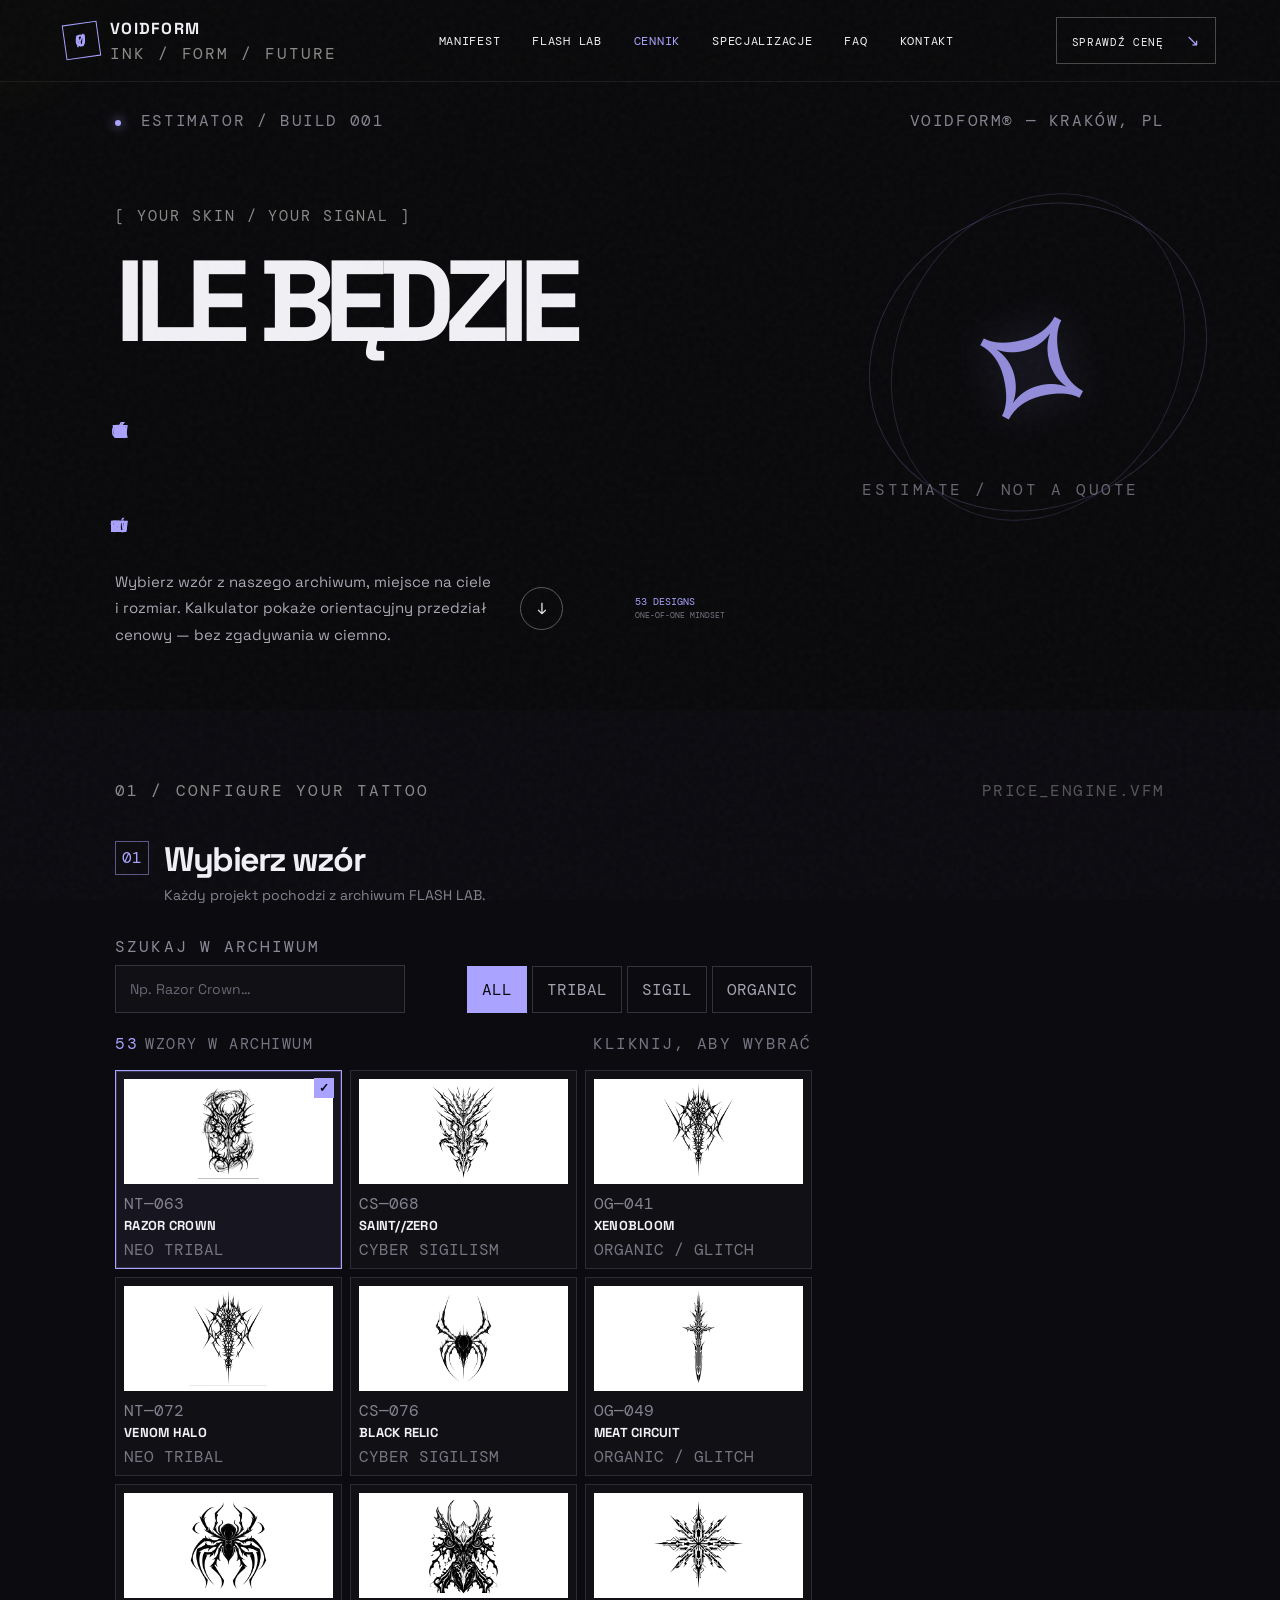
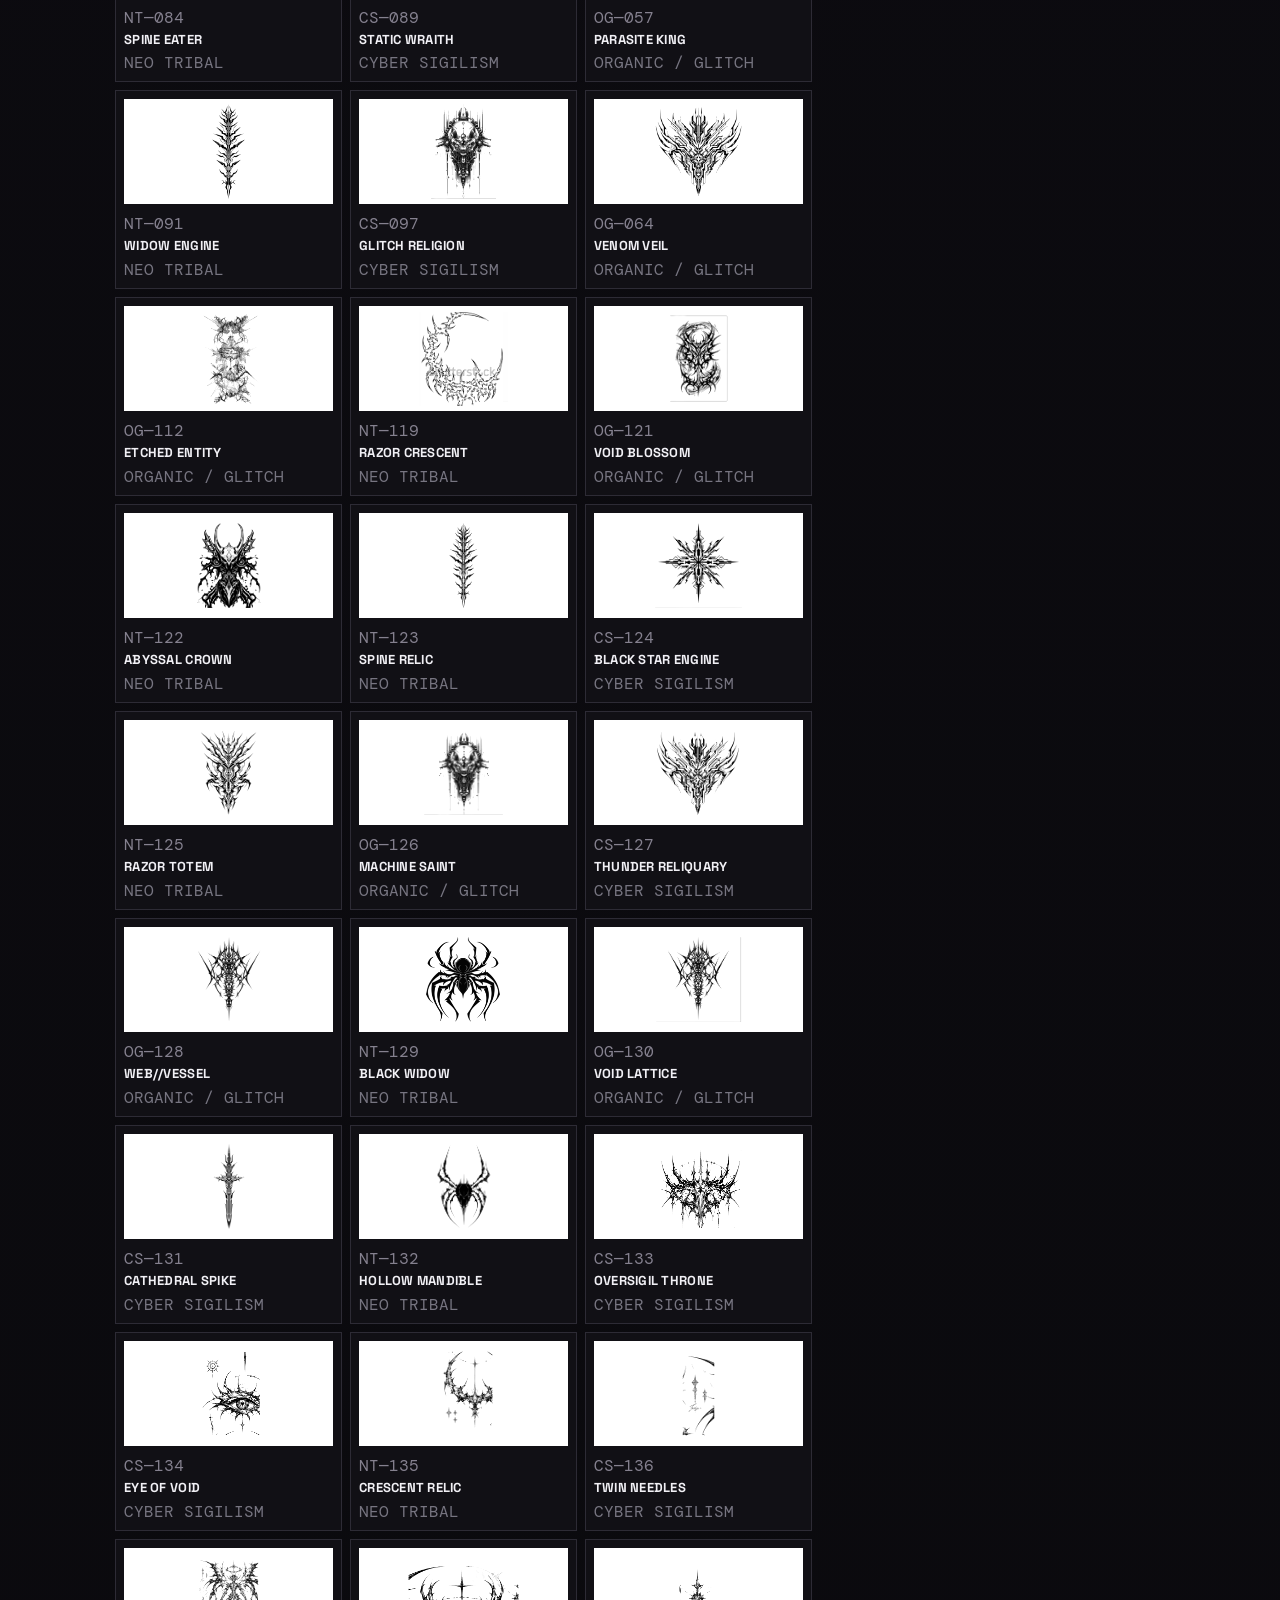
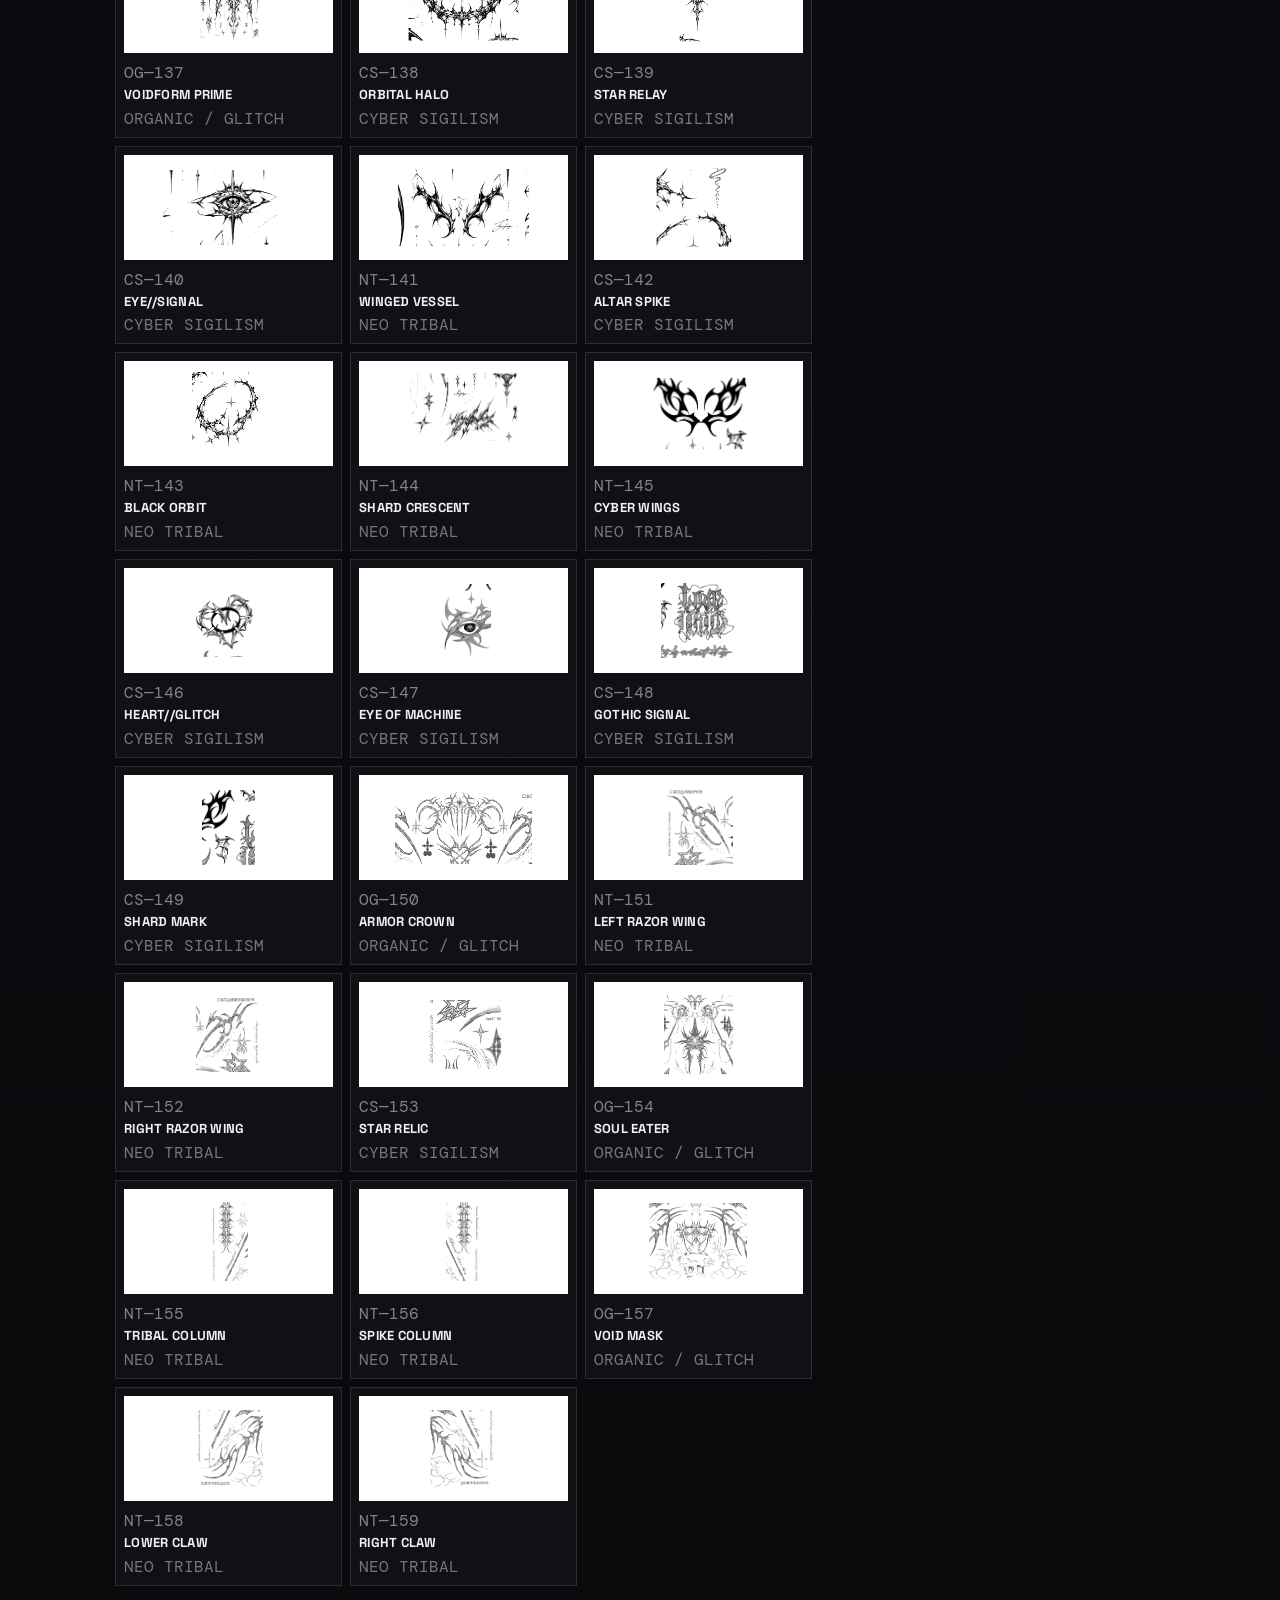
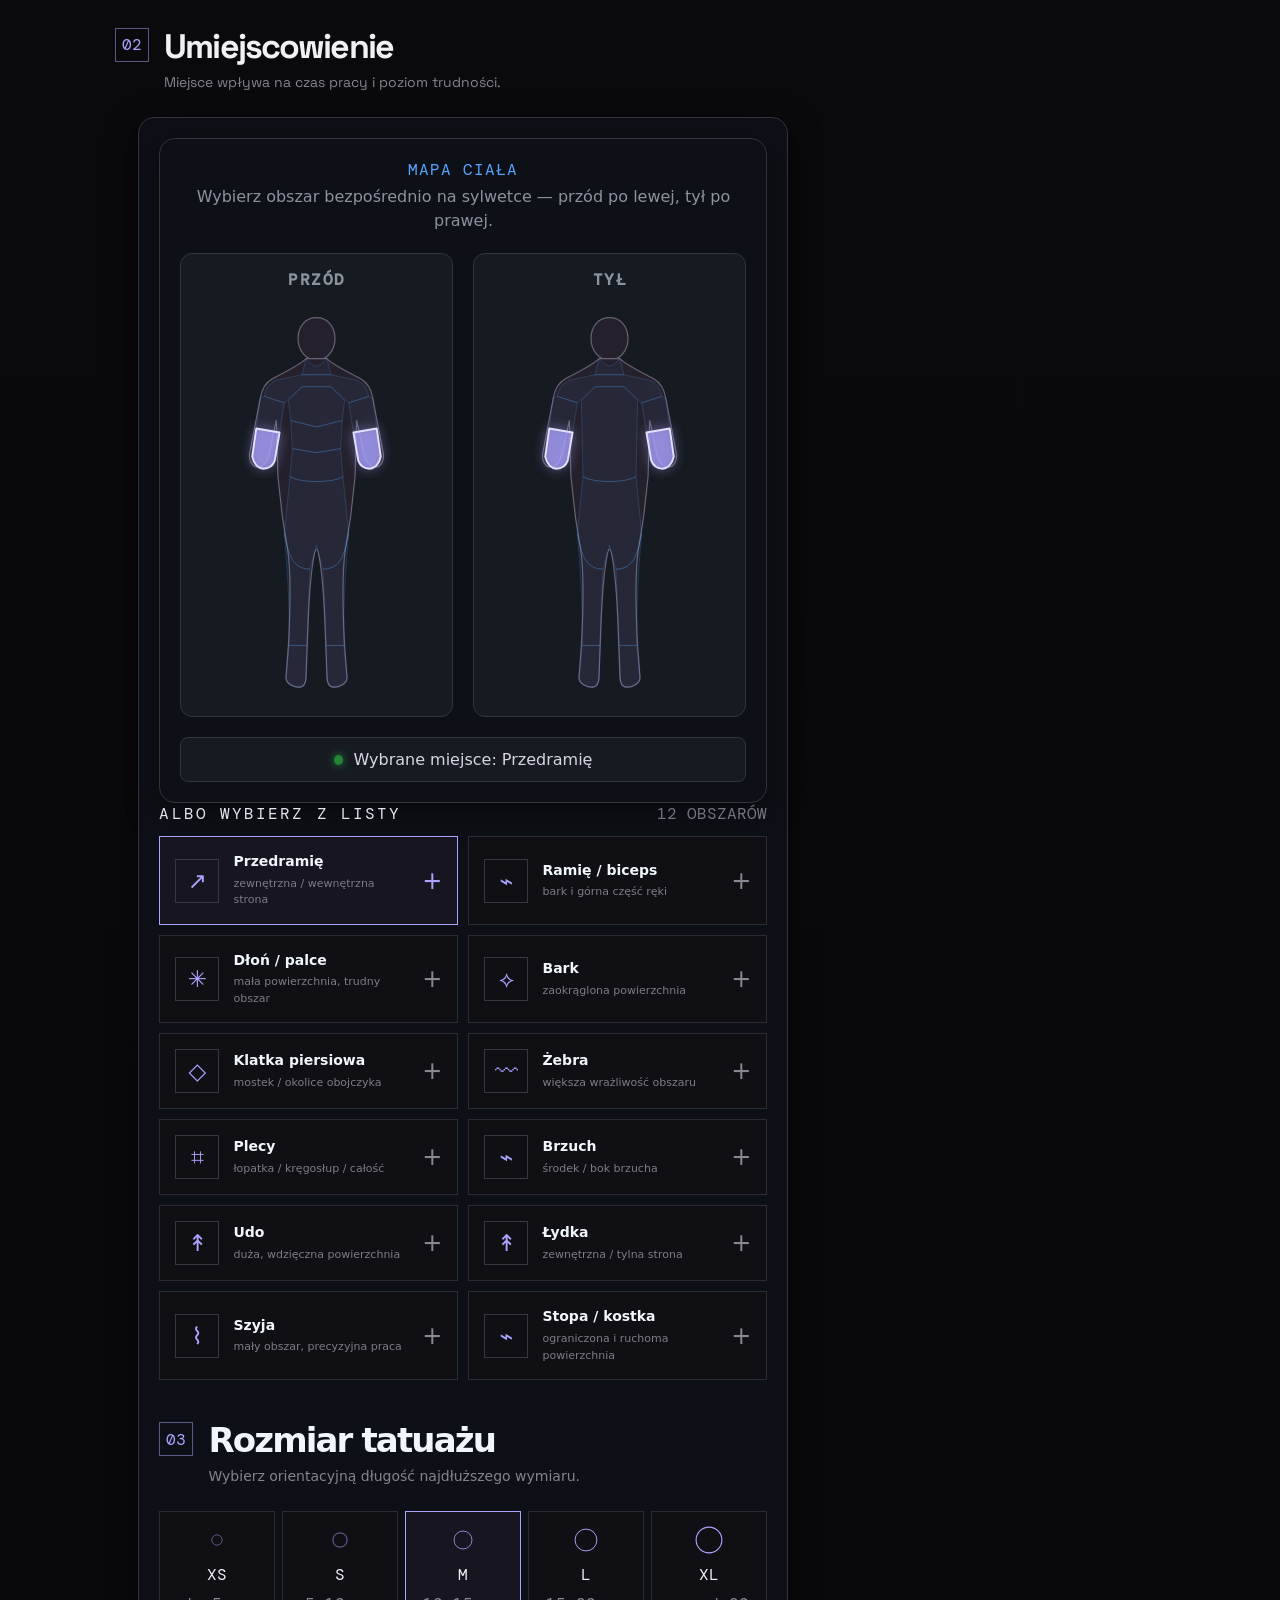
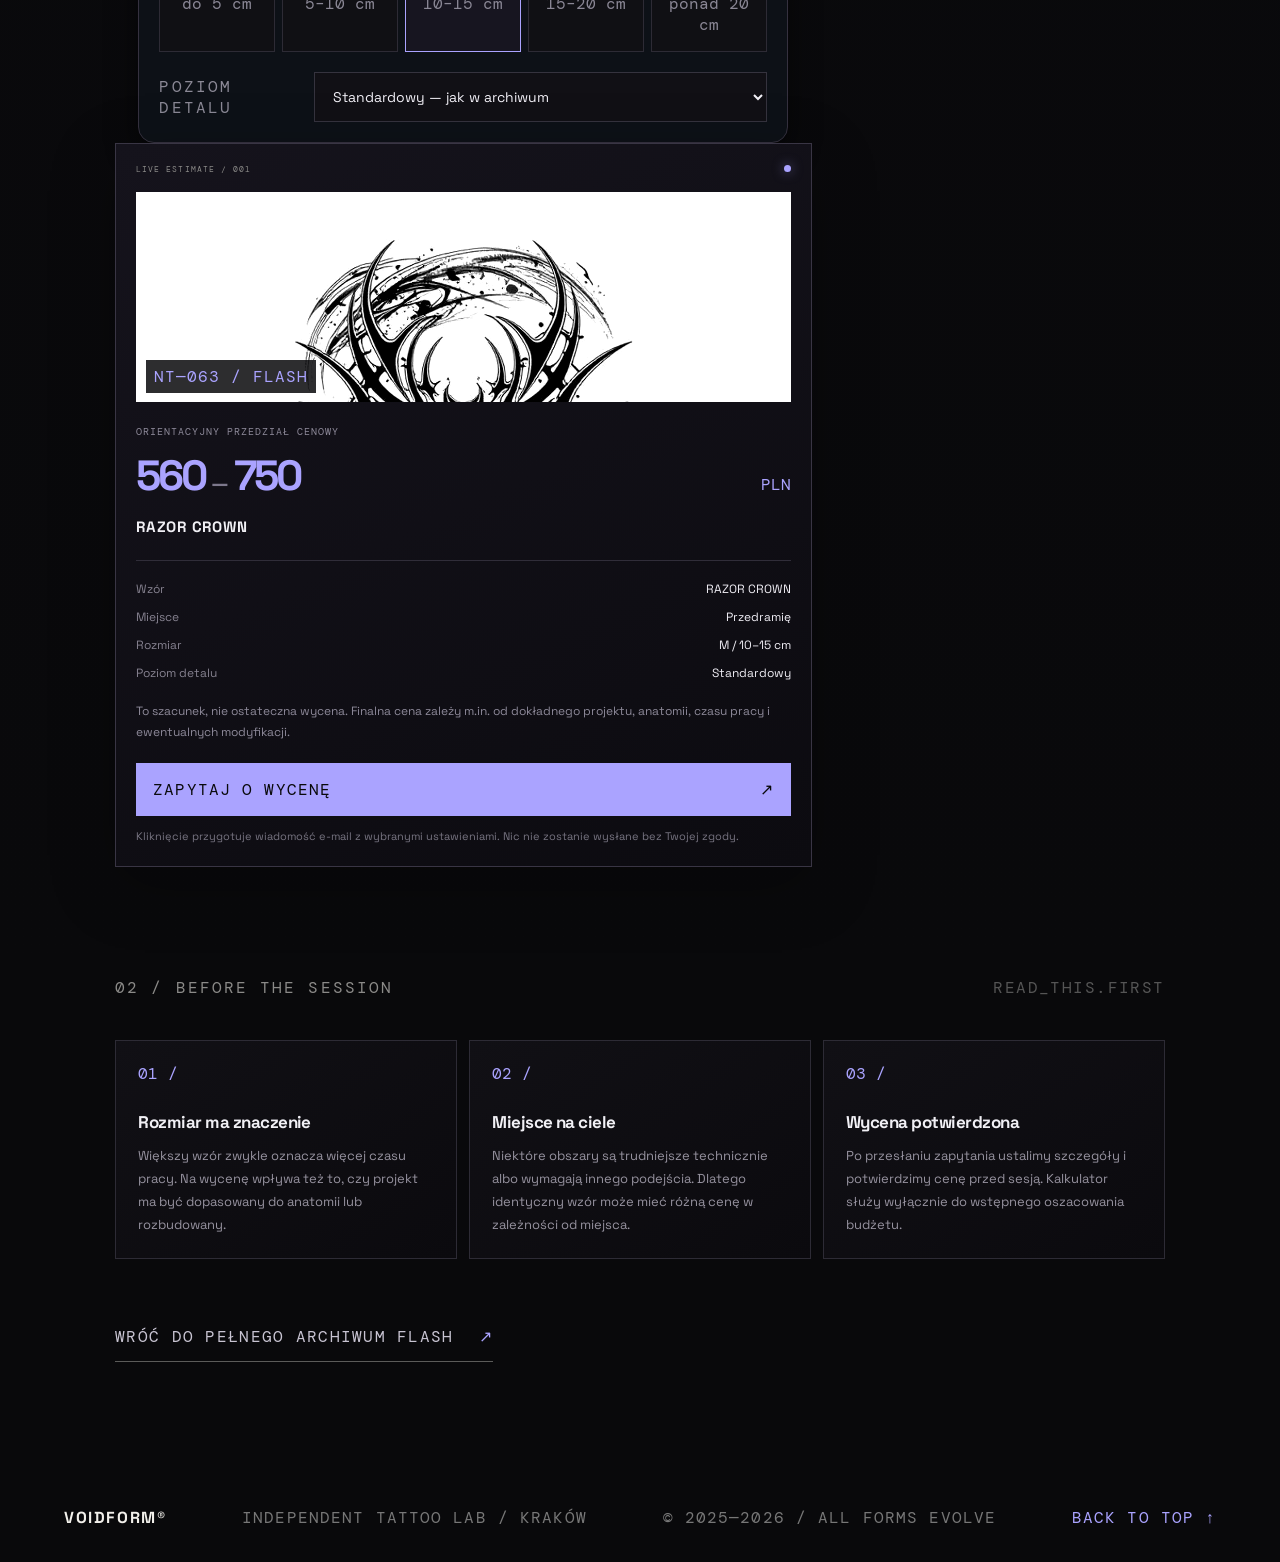
==== cennik.html @ e06f70b4 "NowyCennik" ====
<!DOCTYPE html>
<html lang="pl">
<head>
  <meta charset="UTF-8"><meta name="viewport" content="width=device-width, initial-scale=1.0">
  <meta name="theme-color" content="#0a0a0b">
  <meta name="description" content="Interaktywny kalkulator orientacyjnej ceny tatuażu VOIDFORM. Wybierz wzór z archiwum, miejsce na ciele i rozmiar.">
  <title>Cennik tatuaży — VOIDFORM® / Kraków</title>
  <link rel="preconnect" href="https://fonts.googleapis.com"><link rel="preconnect" href="https://fonts.gstatic.com" crossorigin>
  <link href="https://fonts.googleapis.com/css2?family=DM+Mono:wght@400;500&family=Space+Grotesk:wght@400;500;600;700&display=swap" rel="stylesheet">
  <link rel="stylesheet" href="style.css"><link rel="stylesheet" href="cennik.css">
</head>
<body class="price-page">
  <div class="noise" aria-hidden="true"></div><div class="cursor-glow" aria-hidden="true"></div>
  <header class="site-header">
    <a class="wordmark" href="index.html" aria-label="VOIDFORM — strona główna"><span class="logo-mark">V<span>Ø</span></span><span>VOIDFORM<small>INK / FORM / FUTURE</small></span></a>
    <nav class="main-nav" aria-label="Główna nawigacja"><a href="index.html#manifest">Manifest</a><a href="index.html#flash">Flash lab</a><a href="cennik.html" aria-current="page">Cennik</a><a href="index.html#services">Specjalizacje</a><a href="index.html#faq">FAQ</a><a href="index.html#contact">Kontakt</a></nav>
    <a class="header-cta" href="#calculator">Sprawdź cenę <span>↘</span></a><button class="menu-toggle" aria-label="Otwórz menu" aria-expanded="false"><span></span><span></span></button>
  </header>
  <main>
    <section class="price-hero section-shell">
      <div class="price-topline"><span><i class="status-dot"></i> ESTIMATOR / BUILD 001</span><span>VOIDFORM® — KRAKÓW, PL</span></div>
      <p class="eyebrow">[ YOUR SKIN / YOUR SIGNAL ]</p>
      <h1>ILE BĘDZIE<br><span class="outline-text">KOSZTOWAĆ</span><br><span class="acid">TWÓJ ZNAK?</span></h1>
      <div class="price-hero-bottom"><p>Wybierz wzór z naszego archiwum, miejsce na ciele i rozmiar. Kalkulator pokaże orientacyjny przedział cenowy — bez zgadywania w ciemno.</p><a class="round-link" href="#calculator" aria-label="Przejdź do kalkulatora"><span>↓</span></a><span class="hero-index">53 DESIGNS<br><span>ONE-OF-ONE MINDSET</span></span></div>
      <div class="price-hero-art" aria-hidden="true"><div class="price-orbit"></div><div class="price-glyph">⟡</div><span>ESTIMATE / NOT A QUOTE</span></div>
    </section>
    <section class="calculator section-shell" id="calculator">
      <div class="section-heading"><span class="eyebrow">01 / CONFIGURE YOUR TATTOO</span><span class="tiny-code">PRICE_ENGINE.VFM</span></div>
      <div class="calculator-layout">
        <div class="config-panel">
          <div class="step-heading"><span class="step-number">01</span><div><h2>Wybierz wzór</h2><p>Każdy projekt pochodzi z archiwum FLASH LAB.</p></div></div>
          <div class="design-toolbar"><div class="design-search-wrap"><label for="design-search">SZUKAJ W ARCHIWUM</label><input id="design-search" type="search" placeholder="Np. Razor Crown…" autocomplete="off"></div><div class="design-filters" role="group" aria-label="Filtruj wzory"><button class="design-filter active" data-filter="all" type="button">ALL</button><button class="design-filter" data-filter="tribal" type="button">TRIBAL</button><button class="design-filter" data-filter="sigil" type="button">SIGIL</button><button class="design-filter" data-filter="organic" type="button">ORGANIC</button></div></div>
          <p class="selection-note"><span id="design-count">53</span> WZORY W ARCHIWUM <span class="selection-note-right">KLIKNIJ, ABY WYBRAĆ</span></p>
          <div class="design-grid" id="design-grid" aria-label="Dostępne wzory"></div>
          <div class="step-heading location-heading"><span class="step-number">02</span><div><h2>Umiejscowienie</h2><p>Miejsce wpływa na czas pracy i poziom trudności.</p></div></div>
          <div class="body-picker" aria-label="Wybierz miejsce na sylwetce">
          <div class="body-picker" aria-label="Wybierz miejsce na sylwetce">
  <div class="body-picker-head">
    <div>
      <strong>MAPA CIAŁA</strong>
      <small>Wybierz obszar bezpośrednio na sylwetce — przód po lewej, tył po prawej.</small>
    </div>
  </div>

  <div class="body-picker-stage">
    <div class="body-figure-pair">
      
      <!-- PRZÓD -->
      <div class="body-figure-card">
        <span class="body-figure-label">PRZÓD</span>
        <svg class="body-figure" id="body-figure-front" viewBox="0 0 300 500" role="group" aria-label="Przód sylwetki — wybierz miejsce tatuażu">
          <g class="body-base" aria-hidden="true">
            <!-- Głowa -->
            <path class="body-base-silhouette" d="M 150,22 C 163,22 173,32 173,48 C 173,63 163,75 150,75 C 137,75 127,63 127,48 C 127,32 137,22 150,22 Z" />
            <!-- Pełny zarys przodu (dla tła) -->
            <path class="body-base-silhouette" d="M 137,73 C 130,80 115,88 95,98 C 88,102 82,110 80,122 L 67,190 C 65,200 70,208 77,208 C 83,208 88,202 91,192 L 100,150 L 102,220 L 107,265 C 108,275 110,285 114,310 C 117,330 118,375 115,430 L 112,470 C 112,478 122,482 128,482 C 134,482 137,476 137,468 L 140,390 C 143,330 148,310 150,310 C 152,310 157,330 160,390 L 163,468 C 163,476 166,482 172,482 C 178,482 188,478 188,470 L 185,430 C 182,375 183,330 186,310 C 190,285 192,275 193,265 L 198,220 L 200,150 L 209,192 C 212,202 217,208 223,208 C 230,208 235,200 233,190 L 220,122 C 218,110 212,102 205,98 C 185,88 170,80 163,73 Z" />
          </g>
          
          <g class="body-zones front-zones">
            <path class="body-zone" data-location="neck" d="M 137,73 C 142,78 145,82 150,82 C 155,82 158,78 163,73 L 168,93 L 132,93 Z" tabindex="0" role="button" aria-label="Szyja"/>
            <path class="body-zone" data-location="shoulder" d="M 132,93 L 168,93 L 200,100 C 208,103 213,110 215,120 L 190,128 L 168,108 L 132,108 L 110,128 L 85,120 C 87,110 92,103 100,100 Z" tabindex="0" role="button" aria-label="Bark"/>
            <path class="body-zone" data-location="upperarm" d="M 85,120 L 110,128 L 104,165 L 75,160 L 80,122 Z M 215,120 L 190,128 L 196,165 L 225,160 L 220,122 Z" tabindex="0" role="button" aria-label="Ramię / biceps"/>
            <path class="body-zone" data-location="forearm" d="M 75,160 L 104,165 L 98,200 C 95,208 90,210 84,210 C 78,210 72,205 70,195 Z M 225,160 L 196,165 L 202,200 C 205,208 210,210 216,210 C 222,210 228,205 230,195 Z" tabindex="0" role="button" aria-label="Przedramię"/>
            <path class="body-zone" data-location="chest" d="M 132,108 L 168,108 L 185,125 L 182,150 L 150,158 L 118,150 L 115,125 Z" tabindex="0" role="button" aria-label="Klatka piersiowa"/>
            <path class="body-zone" data-location="ribs" d="M 118,150 L 150,158 L 182,150 L 180,185 L 150,190 L 120,185 Z" tabindex="0" role="button" aria-label="Żebra"/>
            <path class="body-zone" data-location="stomach" d="M 120,185 L 150,190 L 180,185 L 183,220 C 170,228 130,228 117,220 Z" tabindex="0" role="button" aria-label="Brzuch"/>
            <path class="body-zone" data-location="thigh" d="M 117,220 C 130,228 170,228 183,220 L 190,290 C 185,320 178,335 158,335 L 150,305 L 142,335 C 122,335 115,320 110,290 Z" tabindex="0" role="button" aria-label="Udo"/>
            <path class="body-zone" data-location="calf" d="M 110,290 C 115,320 122,335 142,335 L 138,430 L 116,430 C 117,380 113,325 110,290 Z M 190,290 C 185,320 178,335 158,335 L 162,430 L 184,430 C 183,380 187,325 190,290 Z" tabindex="0" role="button" aria-label="Łydka"/>
            <path class="body-zone" data-location="ankle" d="M 116,430 L 138,430 L 137,468 C 137,476 134,482 128,482 C 122,482 112,478 112,470 Z M 184,430 L 162,430 L 163,468 C 163,476 166,482 172,482 C 178,482 188,478 188,470 Z" tabindex="0" role="button" aria-label="Stopa / kostka"/>
          </g>
        </svg>
      </div>

      <!-- TYŁ -->
      <div class="body-figure-card">
        <span class="body-figure-label">TYŁ</span>
        <svg class="body-figure" id="body-figure-back" viewBox="0 0 300 500" role="group" aria-label="Tył sylwetki — wybierz miejsce tatuażu">
          <g class="body-base" aria-hidden="true">
            <!-- Głowa tył -->
            <path class="body-base-silhouette" d="M 150,22 C 163,22 173,32 173,48 C 173,63 163,75 150,75 C 137,75 127,63 127,48 C 127,32 137,22 150,22 Z" />
            <!-- Pełny zarys tyłu -->
            <path class="body-base-silhouette" d="M 137,73 C 130,80 115,88 95,98 C 88,102 82,110 80,122 L 67,190 C 65,200 70,208 77,208 C 83,208 88,202 91,192 L 100,150 L 102,220 L 107,265 C 108,275 110,285 114,310 C 117,330 118,375 115,430 L 112,470 C 112,478 122,482 128,482 C 134,482 137,476 137,468 L 140,390 C 143,330 148,310 150,310 C 152,310 157,330 160,390 L 163,468 C 163,476 166,482 172,482 C 178,482 188,478 188,470 L 185,430 C 182,375 183,330 186,310 C 190,285 192,275 193,265 L 198,220 L 200,150 L 209,192 C 212,202 217,208 223,208 C 230,208 235,200 233,190 L 220,122 C 218,110 212,102 205,98 C 185,88 170,80 163,73 Z" />
          </g>

          <g class="body-zones back-zones">
            <path class="body-zone" data-location="neck" d="M 137,73 C 142,78 145,82 150,82 C 155,82 158,78 163,73 L 168,93 L 132,93 Z" tabindex="0" role="button" aria-label="Szyja"/>
            <path class="body-zone" data-location="shoulder" d="M 132,93 L 168,93 L 200,100 C 208,103 213,110 215,120 L 190,128 L 168,108 L 132,108 L 110,128 L 85,120 C 87,110 92,103 100,100 Z" tabindex="0" role="button" aria-label="Bark"/>
            <path class="body-zone" data-location="upperarm" d="M 85,120 L 110,128 L 104,165 L 75,160 L 80,122 Z M 215,120 L 190,128 L 196,165 L 225,160 L 220,122 Z" tabindex="0" role="button" aria-label="Ramię / triceps"/>
            <path class="body-zone" data-location="forearm" d="M 75,160 L 104,165 L 98,200 C 95,208 90,210 84,210 C 78,210 72,205 70,195 Z M 225,160 L 196,165 L 202,200 C 205,208 210,210 216,210 C 222,210 228,205 230,195 Z" tabindex="0" role="button" aria-label="Przedramię"/>
            <path class="body-zone" data-location="back" d="M 132,108 L 168,108 L 185,125 L 183,220 C 170,228 130,228 117,220 L 115,125 Z" tabindex="0" role="button" aria-label="Plecy"/>
            <path class="body-zone" data-location="thigh" d="M 117,220 C 130,228 170,228 183,220 L 190,290 C 185,320 178,335 158,335 L 150,305 L 142,335 C 122,335 115,320 110,290 Z" tabindex="0" role="button" aria-label="Udo / Pośladki"/>
            <path class="body-zone" data-location="calf" d="M 110,290 C 115,320 122,335 142,335 L 138,430 L 116,430 C 117,380 113,325 110,290 Z M 190,290 C 185,320 178,335 158,335 L 162,430 L 184,430 C 183,380 187,325 190,290 Z" tabindex="0" role="button" aria-label="Łydka"/>
            <path class="body-zone" data-location="ankle" d="M 116,430 L 138,430 L 137,468 C 137,476 134,482 128,482 C 122,482 112,478 112,470 Z M 184,430 L 162,430 L 163,468 C 163,476 166,482 172,482 C 178,482 188,478 188,470 Z" tabindex="0" role="button" aria-label="Stopa / pięta"/>
          </g>
        </svg>
      </div>

    </div>

    <div class="body-selection-info">
      <span class="body-selection-dot"></span>
      <span id="body-selection-label">Wybrane miejsce: Brak</span>
    </div>
  </div>
</div>
          <div class="location-list-heading"><strong>ALBO WYBIERZ Z LISTY</strong><span>12 OBSZARÓW</span></div>
          <div class="location-grid" id="location-grid">
            <button class="location-option" type="button" data-location="forearm" data-label="Przedramię" data-mult="1"><span class="location-symbol">↗</span><span><strong>Przedramię</strong><small>zewnętrzna / wewnętrzna strona</small></span><span class="location-check">+</span></button>
            <button class="location-option" type="button" data-location="upperarm" data-label="Ramię / biceps" data-mult="1.02"><span class="location-symbol">⌁</span><span><strong>Ramię / biceps</strong><small>bark i górna część ręki</small></span><span class="location-check">+</span></button>
            <button class="location-option" type="button" data-location="hand" data-label="Dłoń / palce" data-mult="1.18"><span class="location-symbol">✳</span><span><strong>Dłoń / palce</strong><small>mała powierzchnia, trudny obszar</small></span><span class="location-check">+</span></button>
            <button class="location-option" type="button" data-location="shoulder" data-label="Bark" data-mult="1.05"><span class="location-symbol">⟡</span><span><strong>Bark</strong><small>zaokrąglona powierzchnia</small></span><span class="location-check">+</span></button>
            <button class="location-option" type="button" data-location="chest" data-label="Klatka piersiowa" data-mult="1.12"><span class="location-symbol">◇</span><span><strong>Klatka piersiowa</strong><small>mostek / okolice obojczyka</small></span><span class="location-check">+</span></button>
            <button class="location-option" type="button" data-location="ribs" data-label="Żebra" data-mult="1.2"><span class="location-symbol">〰</span><span><strong>Żebra</strong><small>większa wrażliwość obszaru</small></span><span class="location-check">+</span></button>
            <button class="location-option" type="button" data-location="back" data-label="Plecy" data-mult="1.1"><span class="location-symbol">⌗</span><span><strong>Plecy</strong><small>łopatka / kręgosłup / całość</small></span><span class="location-check">+</span></button>
            <button class="location-option" type="button" data-location="stomach" data-label="Brzuch" data-mult="1.12"><span class="location-symbol">⌁</span><span><strong>Brzuch</strong><small>środek / bok brzucha</small></span><span class="location-check">+</span></button>
            <button class="location-option" type="button" data-location="thigh" data-label="Udo" data-mult="1.02"><span class="location-symbol">↟</span><span><strong>Udo</strong><small>duża, wdzięczna powierzchnia</small></span><span class="location-check">+</span></button>
            <button class="location-option" type="button" data-location="calf" data-label="Łydka" data-mult="1.02"><span class="location-symbol">↟</span><span><strong>Łydka</strong><small>zewnętrzna / tylna strona</small></span><span class="location-check">+</span></button>
            <button class="location-option" type="button" data-location="neck" data-label="Szyja" data-mult="1.2"><span class="location-symbol">⌇</span><span><strong>Szyja</strong><small>mały obszar, precyzyjna praca</small></span><span class="location-check">+</span></button>
            <button class="location-option" type="button" data-location="ankle" data-label="Stopa / kostka" data-mult="1.15"><span class="location-symbol">⌁</span><span><strong>Stopa / kostka</strong><small>ograniczona i ruchoma powierzchnia</small></span><span class="location-check">+</span></button>
          </div>
          <div class="step-heading size-heading"><span class="step-number">03</span><div><h2>Rozmiar tatuażu</h2><p>Wybierz orientacyjną długość najdłuższego wymiaru.</p></div></div>
          <div class="size-grid" role="group" aria-label="Rozmiar tatuażu">
            <button type="button" class="size-option" data-size="xs" data-label="XS / do 5 cm" data-base="300"><span class="size-mark size-xs"></span><strong>XS</strong><small>do 5 cm</small></button>
            <button type="button" class="size-option" data-size="s" data-label="S / 5–10 cm" data-base="450"><span class="size-mark size-s"></span><strong>S</strong><small>5–10 cm</small></button>
            <button type="button" class="size-option active" data-size="m" data-label="M / 10–15 cm" data-base="650"><span class="size-mark size-m"></span><strong>M</strong><small>10–15 cm</small></button>
            <button type="button" class="size-option" data-size="l" data-label="L / 15–20 cm" data-base="900"><span class="size-mark size-l"></span><strong>L</strong><small>15–20 cm</small></button>
            <button type="button" class="size-option" data-size="xl" data-label="XL / ponad 20 cm" data-base="1250"><span class="size-mark size-xl"></span><strong>XL</strong><small>ponad 20 cm</small></button>
          </div>
          <div class="detail-row"><label for="detail-level">POZIOM DETALU</label><select id="detail-level"><option value="0.9">Prosty — mniej detali</option><option value="1" selected>Standardowy — jak w archiwum</option><option value="1.22">Wysoki — dużo drobnych detali</option></select></div>
        </div>
        <aside class="estimate-panel" aria-live="polite">
          <div class="estimate-top"><span class="eyebrow">LIVE ESTIMATE / 001</span><span class="estimate-pulse"></span></div>
          <div class="estimate-preview"><img id="selected-image" src="assets/razor-crown.png" alt="Podgląd wybranego wzoru"><span id="selected-code">NT—063 / FLASH</span></div>
          <p class="estimate-label">ORIENTACYJNY PRZEDZIAŁ CENOWY</p>
          <div class="estimate-price"><span id="price-low">650</span><span class="price-dash">—</span><span id="price-high">850</span><small>PLN</small></div>
          <p class="estimate-design" id="selected-name">RAZOR CROWN</p>
          <div class="estimate-divider"></div>
          <dl class="estimate-breakdown"><div><dt>Wzór</dt><dd id="summary-design">RAZOR CROWN</dd></div><div><dt>Miejsce</dt><dd id="summary-location">Przedramię</dd></div><div><dt>Rozmiar</dt><dd id="summary-size">M / 10–15 cm</dd></div><div><dt>Poziom detalu</dt><dd id="summary-detail">Standardowy</dd></div></dl>
          <p class="estimate-disclaimer">To szacunek, nie ostateczna wycena. Finalna cena zależy m.in. od dokładnego projektu, anatomii, czasu pracy i ewentualnych modyfikacji.</p>
          <button type="button" class="estimate-cta" id="ask-quote">ZAPYTAJ O WYCENĘ <span>↗</span></button>
          <p class="estimate-footnote">Kliknięcie przygotuje wiadomość e-mail z wybranymi ustawieniami. Nic nie zostanie wysłane bez Twojej zgody.</p>
        </aside>
      </div>
    </section>
    <section class="price-info section-shell"><div class="section-heading"><span class="eyebrow">02 / BEFORE THE SESSION</span><span class="tiny-code">READ_THIS.FIRST</span></div><div class="price-info-grid"><article><span>01 /</span><h3>Rozmiar ma znaczenie</h3><p>Większy wzór zwykle oznacza więcej czasu pracy. Na wycenę wpływa też to, czy projekt ma być dopasowany do anatomii lub rozbudowany.</p></article><article><span>02 /</span><h3>Miejsce na ciele</h3><p>Niektóre obszary są trudniejsze technicznie albo wymagają innego podejścia. Dlatego identyczny wzór może mieć różną cenę w zależności od miejsca.</p></article><article><span>03 /</span><h3>Wycena potwierdzona</h3><p>Po przesłaniu zapytania ustalimy szczegóły i potwierdzimy cenę przed sesją. Kalkulator służy wyłącznie do wstępnego oszacowania budżetu.</p></article></div><a href="index.html#flash" class="text-link">WRÓĆ DO PEŁNEGO ARCHIWUM FLASH <span>↗</span></a></section>
  </main>
  <footer class="site-footer"><a class="footer-logo" href="index.html">VOIDFORM®</a><span>INDEPENDENT TATTOO LAB / KRAKÓW</span><span>© 2025—2026 / ALL FORMS EVOLVE</span><a href="#top">BACK TO TOP ↑</a></footer>
  <script>window.VOIDFORM_DESIGNS = [{"name": "RAZOR CROWN", "type": "tribal", "code": "NT—063", "image": "assets/razor-crown.png"}, {"name": "SAINT//ZERO", "type": "sigil", "code": "CS—068", "image": "assets/saint-zero.png"}, {"name": "XENOBLOOM", "type": "organic", "code": "OG—041", "image": "assets/xenobloom.png"}, {"name": "VENOM HALO", "type": "tribal", "code": "NT—072", "image": "assets/venom-halo.png"}, {"name": "BLACK RELIC", "type": "sigil", "code": "CS—076", "image": "assets/black-relic.png"}, {"name": "MEAT CIRCUIT", "type": "organic", "code": "OG—049", "image": "assets/meat-circuit.png"}, {"name": "SPINE EATER", "type": "tribal", "code": "NT—084", "image": "assets/spine-eater.png"}, {"name": "STATIC WRAITH", "type": "sigil", "code": "CS—089", "image": "assets/static-wraith.png"}, {"name": "PARASITE KING", "type": "organic", "code": "OG—057", "image": "assets/parasite-king.png"}, {"name": "WIDOW ENGINE", "type": "tribal", "code": "NT—091", "image": "assets/widow-engine.png"}, {"name": "GLITCH RELIGION", "type": "sigil", "code": "CS—097", "image": "assets/glitch-religion.png"}, {"name": "VENOM VEIL", "type": "organic", "code": "OG—064", "image": "assets/venom-veil.png"}, {"name": "ETCHED ENTITY", "type": "organic", "code": "OG—112", "image": "assets/ref-etched-entity.png"}, {"name": "RAZOR CRESCENT", "type": "tribal", "code": "NT—119", "image": "assets/ref-razor-crescent.png"}, {"name": "VOID BLOSSOM", "type": "organic", "code": "OG—121", "image": "assets/flash-014120.png"}, {"name": "ABYSSAL CROWN", "type": "tribal", "code": "NT—122", "image": "assets/flash-014053.png"}, {"name": "SPINE RELIC", "type": "tribal", "code": "NT—123", "image": "assets/flash-014105.png"}, {"name": "BLACK STAR ENGINE", "type": "sigil", "code": "CS—124", "image": "assets/flash-014058.png"}, {"name": "RAZOR TOTEM", "type": "tribal", "code": "NT—125", "image": "assets/flash-014124.png"}, {"name": "MACHINE SAINT", "type": "organic", "code": "OG—126", "image": "assets/flash-014110.png"}, {"name": "THUNDER RELIQUARY", "type": "sigil", "code": "CS—127", "image": "assets/flash-014115.png"}, {"name": "WEB//VESSEL", "type": "organic", "code": "OG—128", "image": "assets/flash-014128.png"}, {"name": "BLACK WIDOW", "type": "tribal", "code": "NT—129", "image": "assets/flash-014047.png"}, {"name": "VOID LATTICE", "type": "organic", "code": "OG—130", "image": "assets/flash-014133.png"}, {"name": "CATHEDRAL SPIKE", "type": "sigil", "code": "CS—131", "image": "assets/flash-014043.png"}, {"name": "HOLLOW MANDIBLE", "type": "tribal", "code": "NT—132", "image": "assets/flash-014039.png"}, {"name": "OVERSIGIL THRONE", "type": "sigil", "code": "CS—133", "image": "assets/flash-133.png"}, {"name": "EYE OF VOID", "type": "sigil", "code": "CS—134", "image": "assets/flash-134.png"}, {"name": "CRESCENT RELIC", "type": "tribal", "code": "NT—135", "image": "assets/flash-135.png"}, {"name": "TWIN NEEDLES", "type": "sigil", "code": "CS—136", "image": "assets/flash-136.png"}, {"name": "VOIDFORM PRIME", "type": "organic", "code": "OG—137", "image": "assets/flash-137.png"}, {"name": "ORBITAL HALO", "type": "sigil", "code": "CS—138", "image": "assets/flash-138.png"}, {"name": "STAR RELAY", "type": "sigil", "code": "CS—139", "image": "assets/flash-139.png"}, {"name": "EYE//SIGNAL", "type": "sigil", "code": "CS—140", "image": "assets/flash-140.png"}, {"name": "WINGED VESSEL", "type": "tribal", "code": "NT—141", "image": "assets/flash-141.png"}, {"name": "ALTAR SPIKE", "type": "sigil", "code": "CS—142", "image": "assets/flash-142.png"}, {"name": "BLACK ORBIT", "type": "tribal", "code": "NT—143", "image": "assets/flash-143.png"}, {"name": "SHARD CRESCENT", "type": "tribal", "code": "NT—144", "image": "assets/flash-144.png"}, {"name": "CYBER WINGS", "type": "tribal", "code": "NT—145", "image": "assets/flash-145.png"}, {"name": "HEART//GLITCH", "type": "sigil", "code": "CS—146", "image": "assets/flash-146.png"}, {"name": "EYE OF MACHINE", "type": "sigil", "code": "CS—147", "image": "assets/flash-147.png"}, {"name": "GOTHIC SIGNAL", "type": "sigil", "code": "CS—148", "image": "assets/flash-148.png"}, {"name": "SHARD MARK", "type": "sigil", "code": "CS—149", "image": "assets/flash-149.png"}, {"name": "ARMOR CROWN", "type": "organic", "code": "OG—150", "image": "assets/flash-150.png"}, {"name": "LEFT RAZOR WING", "type": "tribal", "code": "NT—151", "image": "assets/flash-151.png"}, {"name": "RIGHT RAZOR WING", "type": "tribal", "code": "NT—152", "image": "assets/flash-152.png"}, {"name": "STAR RELIC", "type": "sigil", "code": "CS—153", "image": "assets/flash-153.png"}, {"name": "SOUL EATER", "type": "organic", "code": "OG—154", "image": "assets/flash-154.png"}, {"name": "TRIBAL COLUMN", "type": "tribal", "code": "NT—155", "image": "assets/flash-155.png"}, {"name": "SPIKE COLUMN", "type": "tribal", "code": "NT—156", "image": "assets/flash-156.png"}, {"name": "VOID MASK", "type": "organic", "code": "OG—157", "image": "assets/flash-157.png"}, {"name": "LOWER CLAW", "type": "tribal", "code": "NT—158", "image": "assets/flash-158.png"}, {"name": "RIGHT CLAW", "type": "tribal", "code": "NT—159", "image": "assets/flash-159.png"}];</script><script src="cennik.js"></script>
</body></html>
---- style.css ----
:root{--bg:#0a0a0b;--panel:#111113;--ink:#f2f0eb;--muted:#8b8a88;--line:#303033;--acid:#d5ff00;--font:'Space Grotesk',sans-serif;--mono:'DM Mono',monospace}
*{box-sizing:border-box}html{scroll-behavior:smooth;scroll-padding-top:90px}body{margin:0;background:var(--bg);color:var(--ink);font-family:var(--font);overflow-x:hidden}::selection{background:var(--acid);color:#080808}a{color:inherit;text-decoration:none}button{font:inherit;color:inherit}.noise{position:fixed;inset:0;z-index:30;pointer-events:none;opacity:.045;background-image:url("data:image/svg+xml,%3Csvg viewBox='0 0 180 180' xmlns='http://www.w3.org/2000/svg'%3E%3Cfilter id='n'%3E%3CfeTurbulence type='fractalNoise' baseFrequency='.9' numOctaves='3' stitchTiles='stitch'/%3E%3C/filter%3E%3Crect width='100%25' height='100%25' filter='url(%23n)' opacity='.7'/%3E%3C/svg%3E")}.cursor-glow{position:fixed;z-index:1;pointer-events:none;width:260px;height:260px;border-radius:50%;background:radial-gradient(circle,rgba(213,255,0,.055),transparent 68%);transform:translate(-50%,-50%)}.site-header{height:82px;padding:0 5vw;display:flex;align-items:center;justify-content:space-between;border-bottom:1px solid #ffffff14;position:sticky;top:0;background:#0a0a0be8;backdrop-filter:blur(16px);z-index:20}.wordmark{display:flex;align-items:center;gap:11px;font-weight:700;letter-spacing:.08em;font-size:15px}.wordmark small{display:block;color:var(--muted);font:9px var(--mono);letter-spacing:.12em;margin-top:4px}.logo-mark{display:grid;place-items:center;width:35px;height:35px;border:1px solid var(--acid);color:var(--acid);font-size:20px;transform:rotate(-8deg)}.logo-mark span{position:absolute;font-size:12px;transform:rotate(8deg)}.main-nav{display:flex;gap:32px}.main-nav a,.header-cta{font:11px var(--mono);text-transform:uppercase;letter-spacing:.06em;transition:color .2s}.main-nav a:hover{color:var(--acid)}.header-cta{padding:12px 15px;border:1px solid #484849}.header-cta span{color:var(--acid);margin-left:15px}.menu-toggle{display:none;background:none;border:0}.section-shell{padding-left:9vw;padding-right:9vw;position:relative}.hero{min-height:690px;padding-top:28px;padding-bottom:26px;overflow:hidden}.hero-topline,.hero-footer,.section-heading{display:flex;align-items:center;justify-content:space-between;font:10px var(--mono);letter-spacing:.09em;color:var(--muted)}.status-dot{display:inline-block;width:6px;height:6px;border-radius:50%;background:var(--acid);box-shadow:0 0 12px var(--acid);margin-right:8px}.hero-copy{position:relative;z-index:3;padding-top:70px}.eyebrow{font:10px var(--mono);letter-spacing:.13em;color:var(--muted)}.hero h1{font-size:clamp(64px,10.5vw,150px);line-height:.79;letter-spacing:-.095em;margin:26px 0 28px;font-weight:700}.outline-text{-webkit-text-stroke:1.5px var(--ink);color:transparent}.acid{color:var(--acid)}.hero-bottom{display:flex;align-items:center;gap:38px;max-width:570px}.hero-bottom p{font-size:13px;line-height:1.7;color:#c6c5c0}.hero-index{font:10px var(--mono)!important;color:var(--acid)!important;margin-left:auto}.hero-index span{color:var(--muted);font-size:8px}.round-link{width:43px;height:43px;border:1px solid #5a5a58;border-radius:50%;display:grid;place-items:center;flex-shrink:0;transition:background .25s,color .25s,transform .25s}.round-link:hover{background:var(--acid);color:#080808;transform:rotate(45deg)}.round-link span{font-size:20px}.hero-art{position:absolute;right:4%;top:130px;width:42%;height:470px;opacity:.9;pointer-events:none}.orbit{position:absolute;border:1px solid #d5ff0035;border-radius:50%;transform:rotate(-28deg)}.orbit-a{width:75%;height:95%;left:12%;top:1%}.orbit-b{width:98%;height:55%;left:1%;top:23%;transform:rotate(48deg);border-color:#fff2}.hero-sigil{position:absolute;left:50%;top:49%;transform:translate(-50%,-50%);filter:drop-shadow(0 0 16px #d5ff0019)}.sigil-main{width:250px;height:360px;animation:float 7s ease-in-out infinite}.sigil-main:before,.sigil-main:after{content:"";position:absolute;left:50%;width:4px;background:var(--acid);transform:translateX(-50%);clip-path:polygon(50% 0,100% 30%,56% 100%,0 35%)}.sigil-main:before{height:100%;top:0}.sigil-main:after{width:130px;height:210px;top:18%;background:var(--ink);clip-path:polygon(50% 0,100% 32%,57% 100%,50% 72%,0 28%)}.sigil-main span{position:absolute;left:50%;top:20%;width:140px;height:190px;border:3px solid var(--acid);transform:translateX(-50%) rotate(45deg);clip-path:polygon(50% 0,100% 50%,50% 100%,0 50%)}.sigil-main i{position:absolute;left:50%;top:40%;width:170px;height:110px;border:2px solid var(--ink);transform:translateX(-50%) skewY(-28deg);border-radius:50% 0 50% 0}.sigil-main b{position:absolute;left:50%;top:47%;width:220px;height:2px;background:var(--acid);transform:translateX(-50%) rotate(-45deg)}.sigil-small{width:60px;height:90px;border:2px solid var(--ink);right:0;top:10%;clip-path:polygon(50% 0,100% 50%,50% 100%,0 50%)}.art-cross{position:absolute;color:var(--acid);font:20px var(--mono)}.cross-one{left:4%;top:30%}.cross-two{right:9%;bottom:19%}.art-label{position:absolute;font:8px var(--mono);letter-spacing:.15em;color:var(--muted);writing-mode:vertical-rl}.label-left{left:0;bottom:20%}.label-right{right:0;top:23%}.hero-footer{position:absolute;bottom:26px;left:9vw;right:9vw;font-size:8px}.scroll-line{height:1px;flex:1;max-width:140px;background:linear-gradient(90deg,var(--acid),transparent);margin:0 20px}.ticker{overflow:hidden;border-top:1px solid var(--line);border-bottom:1px solid var(--line);padding:17px 0;background:var(--acid);color:#0a0a0b;transform:rotate(-1deg) scale(1.02);position:relative;z-index:4}.ticker-track{display:flex;align-items:center;justify-content:space-around;gap:35px;white-space:nowrap;min-width:1200px;font-size:13px;font-weight:700;letter-spacing:.12em;animation:ticker 26s linear infinite}.ticker b{font-size:17px}@keyframes ticker{to{transform:translateX(-35%)}}.manifest{padding-top:130px;padding-bottom:120px}.tiny-code{font:9px var(--mono);color:#555}.manifest-grid{display:grid;grid-template-columns:1.2fr 1fr;gap:8vw;align-items:start;margin-top:54px}.manifest h2,.flash h2,.process h2,.contact h2{font-size:clamp(48px,7vw,94px);line-height:.88;letter-spacing:-.075em;margin:0}.manifest-text{padding-top:5px;max-width:470px}.manifest-text p{color:#a6a5a1;font-size:13px;line-height:1.9}.manifest-text .lead{font-size:19px;line-height:1.45;color:var(--ink);margin-top:0}.text-link{display:inline-flex;gap:25px;align-items:center;font:10px var(--mono);letter-spacing:.08em;border-bottom:1px solid #5b5b59;padding:14px 0;margin-top:18px;transition:color .2s,border-color .2s}.text-link span{color:var(--acid);font-size:16px}.text-link:hover{color:var(--acid);border-color:var(--acid)}.manifest-stats{display:grid;grid-template-columns:repeat(4,1fr);border-top:1px solid var(--line);margin-top:85px;padding-top:22px}.manifest-stats>div{display:flex;align-items:center;gap:16px}.manifest-stats strong{font-size:36px;letter-spacing:-.08em}.manifest-stats strong span{font-size:17px;color:var(--acid)}.manifest-stats small{font:8px/1.7 var(--mono);color:var(--muted)}.stat-symbol{font-size:50px;color:var(--acid);justify-content:flex-end}.flash{padding-top:90px;padding-bottom:130px;background:#0e0e10}.flash-intro{display:flex;justify-content:space-between;align-items:end;margin:50px 0 38px}.flash-intro h2{font-size:clamp(58px,8vw,105px)}.flash-intro p{max-width:340px;color:#a4a39f;font-size:12px;line-height:1.8;margin:0 0 7px}.filter-row{display:flex;gap:8px;flex-wrap:wrap;margin-bottom:24px}.filter-btn{background:transparent;border:1px solid #39393b;padding:11px 14px;font:9px var(--mono);letter-spacing:.06em;color:#999;cursor:pointer;transition:.2s}.filter-btn span{color:var(--acid);margin-left:8px}.filter-btn:hover,.filter-btn.active{border-color:var(--acid);color:var(--acid);background:#d5ff000b}.flash-grid{display:grid;grid-template-columns:repeat(3,minmax(0,1fr));gap:13px}.flash-card{min-width:0;text-align:left;border:1px solid #2b2b2d;background:#121214;padding:15px 15px 0;cursor:pointer;overflow:hidden;transition:border-color .3s,transform .3s,background .3s;position:relative}.flash-card:hover{border-color:var(--acid);transform:translateY(-5px);background:#161719}.flash-card.is-hidden{display:none}.card-top,.card-bottom{display:flex;justify-content:space-between;align-items:center;font:9px var(--mono);color:#777;letter-spacing:.06em}.card-top span:last-child{color:var(--acid);font-size:15px}.card-bottom{padding:14px 0 16px;border-top:1px solid #29292b}.card-bottom strong{display:block;font:600 13px var(--font);letter-spacing:.02em;color:var(--ink)}.card-bottom small{display:block;font:8px var(--mono);color:#777;margin-top:5px}.card-plus{display:grid;place-items:center;border:1px solid #414143;width:27px;height:27px;color:var(--acid);font-size:18px;transition:transform .3s,background .3s}.flash-card:hover .card-plus{transform:rotate(45deg);background:var(--acid);color:#080808}.pattern{height:260px;display:block;position:relative;overflow:hidden;isolation:isolate}.pattern:before,.pattern:after,.pattern i,.pattern b,.pattern em{content:"";position:absolute;display:block;transition:transform .7s cubic-bezier(.2,.8,.2,1),filter .4s}.flash-card:hover .pattern:before{filter:drop-shadow(0 0 7px #d5ff0066)}.pattern-thorn:before{width:110px;height:220px;left:calc(50% - 55px);top:20px;background:var(--ink);clip-path:polygon(50% 0,63% 22%,100% 35%,66% 43%,85% 67%,56% 59%,50% 100%,42% 61%,12% 78%,30% 48%,0 38%,38% 31%)}.pattern-thorn:after{width:150px;height:210px;left:calc(50% - 75px);top:26px;border:1px solid var(--acid);clip-path:polygon(50% 0,65% 27%,100% 37%,66% 47%,78% 71%,55% 63%,50% 100%,43% 63%,20% 79%,32% 48%,0 37%,38% 29%)}.pattern-thorn i{width:2px;height:220px;background:var(--acid);left:50%;top:20px}.pattern-angel:before{width:150px;height:220px;left:calc(50% - 75px);top:20px;background:var(--ink);clip-path:polygon(50% 0,58% 29%,92% 13%,73% 43%,100% 56%,64% 60%,80% 100%,50% 72%,20% 100%,36% 60%,0 56%,27% 43%,8% 13%,42% 29%)}
.pattern-angel:after{width:125px;height:190px;left:calc(50% - 62px);top:34px;border:2px solid var(--acid);clip-path:polygon(50% 0,58% 29%,92% 13%,73% 43%,100% 56%,64% 60%,80% 100%,50% 72%,20% 100%,36% 60%,0 56%,27% 43%,8% 13%,42% 29%)}.pattern-angel i{left:50%;top:20px;width:1px;height:220px;background:var(--acid)}.pattern-bio:before{width:155px;height:205px;left:calc(50% - 78px);top:28px;background:var(--ink);border-radius:72% 28% 57% 43%/38% 62% 38% 62%;clip-path:polygon(49% 0,69% 13%,57% 29%,100% 35%,72% 47%,85% 70%,55% 61%,48% 100%,36% 66%,8% 80%,29% 49%,0 36%,39% 30%)}.pattern-bio:after{width:90px;height:170px;left:calc(50% - 45px);top:45px;border:1px solid var(--acid);border-radius:50%;transform:rotate(25deg)}.pattern-bio i{width:135px;height:2px;background:var(--acid);left:calc(50% - 68px);top:50%;transform:rotate(-50deg)}.pattern-venom:before{width:190px;height:180px;left:calc(50% - 95px);top:40px;background:var(--ink);clip-path:polygon(0 12%,40% 35%,50% 0,60% 35%,100% 12%,73% 55%,95% 90%,56% 72%,50% 100%,42% 72%,5% 90%,27% 55%)}.pattern-venom:after{width:160px;height:160px;left:calc(50% - 80px);top:50px;border:2px solid var(--acid);clip-path:polygon(0 12%,40% 35%,50% 0,60% 35%,100% 12%,73% 55%,95% 90%,56% 72%,50% 100%,42% 72%,5% 90%,27% 55%)}.pattern-venom i{left:50%;top:40px;height:180px;width:2px;background:var(--acid)}.pattern-null:before{width:170px;height:210px;left:calc(50% - 85px);top:25px;border:2px solid var(--ink);clip-path:polygon(50% 0,65% 24%,100% 15%,78% 50%,100% 85%,62% 77%,50% 100%,37% 77%,0 85%,22% 50%,0 15%,35% 24%)}.pattern-null:after{width:100px;height:140px;left:calc(50% - 50px);top:60px;background:var(--acid);clip-path:polygon(50% 0,62% 30%,100% 20%,75% 50%,100% 80%,62% 70%,50% 100%,38% 70%,0 80%,25% 50%,0 20%,38% 30%)}.pattern-null i{left:50%;top:25px;height:210px;width:1px;background:var(--acid)}.pattern-machine:before{width:150px;height:210px;left:calc(50% - 75px);top:25px;border:12px solid var(--ink);border-radius:80% 20% 65% 35%;transform:rotate(38deg);clip-path:polygon(50% 0,100% 20%,80% 55%,100% 90%,50% 75%,0 100%,20% 50%,0 15%)}.pattern-machine:after{width:85px;height:170px;left:calc(50% - 42px);top:45px;border:2px solid var(--acid);border-radius:70% 30% 60% 40%;transform:rotate(-30deg)}.pattern-machine i{width:2px;height:200px;background:var(--acid);left:50%;top:30px;transform:rotate(35deg)}.pattern-machine b{width:180px;height:80px;left:calc(50% - 90px);top:90px;border:1px solid var(--ink);border-radius:50%;transform:rotate(-40deg)}.flash-card:hover .pattern-thorn:before,.flash-card:hover .pattern-angel:before{transform:rotate(8deg) scale(1.06)}.flash-card:hover .pattern-bio:before,.flash-card:hover .pattern-machine:before{transform:rotate(50deg) scale(1.04)}.flash-card:hover .pattern-venom:before{transform:scale(1.08) rotate(-5deg)}.flash-card:hover .pattern-null:after{transform:rotate(45deg)}.flash-note{font:9px var(--mono);color:#777;letter-spacing:.06em;margin-top:25px}.quote-band{padding:90px 9vw;text-align:center;border-top:1px solid var(--line);border-bottom:1px solid var(--line);position:relative}.quote-mark{font-size:70px;color:var(--acid);line-height:.7}.quote-band p{font-size:clamp(23px,4vw,47px);font-weight:700;letter-spacing:-.05em;line-height:1.1}.quote-sign{font:9px var(--mono);color:var(--muted);letter-spacing:.12em;color:#080808;}.process{padding-top:130px;padding-bottom:130px}.process h2{margin-top:55px}.process-list{margin-top:60px;border-top:1px solid var(--line)}.process-list article{display:grid;grid-template-columns:80px 1fr 50px;gap:20px;padding:26px 0;border-bottom:1px solid var(--line);align-items:start;transition:padding .25s}.process-list article:hover{padding-left:12px}.process-num{font:11px var(--mono);color:var(--acid);padding-top:5px}.process-list h3{margin:0;font-size:20px;letter-spacing:-.03em}.process-list p{max-width:540px;font-size:12px;color:#999;line-height:1.8;margin-bottom:0}.process-icon{font-size:27px;color:#555;text-align:right;transition:color .2s,transform .2s}.process-list article:hover .process-icon{color:var(--acid);transform:rotate(45deg)}.contact{display:grid;grid-template-columns:.8fr 1.2fr;gap:9%;padding-top:100px;padding-bottom:110px;background:#111113}.contact-art{min-height:480px;border:1px solid #343436;position:relative;overflow:hidden;background:radial-gradient(ellipse at center,#1b1d13 0,transparent 65%)}.contact-sigil{position:absolute;width:260px;height:360px;left:50%;top:48%;transform:translate(-50%,-50%);background:var(--acid);clip-path:polygon(50% 0,59% 22%,100% 5%,72% 40%,93% 58%,61% 59%,50% 100%,39% 59%,7% 58%,28% 40%,0 5%,41% 22%);filter:drop-shadow(0 0 25px #d5ff0044);animation:float 8s ease-in-out infinite}.contact-sigil:after{content:"";position:absolute;inset:18%;background:#111113;clip-path:polygon(50% 0,59% 22%,100% 5%,72% 40%,93% 58%,61% 59%,50% 100%,39% 59%,7% 58%,28% 40%,0 5%,41% 22%)}.contact-stamp{position:absolute;top:18px;left:18px;font:9px/1.6 var(--mono);color:var(--acid);letter-spacing:.1em}.contact-art-note{position:absolute;bottom:18px;left:18px;font:8px var(--mono);color:#777;letter-spacing:.1em}.contact-content{padding-top:5px}.contact-content h2{margin-top:45px}.contact-content>p{max-width:420px;color:#a6a5a1;font-size:13px;line-height:1.9;margin:27px 0}.contact-button{display:flex;align-items:center;justify-content:space-between;max-width:330px;background:var(--acid);color:#090909;padding:19px 20px;font:600 10px var(--mono);letter-spacing:.08em;margin-top:32px;transition:background .2s,transform .2s}.contact-button span{font-size:18px}.contact-button:hover{background:#efffa0;transform:translateY(-3px)}.contact-details{display:grid;grid-template-columns:1.2fr 1fr;gap:25px;margin-top:55px;padding-top:24px;border-top:1px solid #343436}.contact-details div{display:flex;flex-direction:column;gap:9px}.contact-details small{font:8px var(--mono);color:#777;letter-spacing:.1em}.contact-details a,.contact-details span{font-size:11px}.contact-details a:hover{color:var(--acid)}.site-footer{min-height:90px;padding:25px 5vw;display:flex;justify-content:space-between;align-items:center;gap:20px;font:8px var(--mono);letter-spacing:.07em;color:#777}.footer-logo{font:700 14px var(--font);color:var(--ink);letter-spacing:.1em}.site-footer a:last-child{color:var(--acid)}.modal{position:fixed;inset:0;z-index:50;background:#080809f5;backdrop-filter:blur(18px);display:grid;grid-template-columns:1fr 1fr;align-items:center;padding:8vw;gap:8vw;opacity:0;visibility:hidden;transition:opacity .3s,visibility .3s}.modal.open{opacity:1;visibility:visible}.modal-close{position:absolute;right:5vw;top:4vw;border:1px solid #555;background:none;width:45px;height:45px;font-size:30px;cursor:pointer}.modal-art{height:min(65vh,560px);border:1px solid #333;display:grid;place-items:center;background:radial-gradient(ellipse,#1b1d13,transparent 70%)}.modal-pattern{width:65%;height:80%;filter:drop-shadow(0 0 20px #d5ff0022);background:var(--ink);clip-path:polygon(50% 0,61% 22%,100% 10%,72% 43%,94% 57%,62% 62%,50% 100%,38% 62%,6% 57%,28% 43%,0 10%,39% 22%);position:relative}
.modal-pattern:after{content:"";inset:22%;background:var(--acid);clip-path:polygon(50% 0,61% 22%,100% 10%,72% 43%,94% 57%,62% 62%,50% 100%,38% 62%,6% 57%,28% 43%,0 10%,39% 22%)}.modal-info h2{font-size:clamp(36px,5vw,70px);letter-spacing:-.07em;margin:25px 0}.modal-info p{font-size:13px;line-height:1.9;color:#aaa;max-width:390px}.modal-info .text-link{margin-top:25px}
@keyframes float{0%,100%{translate:0 0;rotate:-2deg}50%{translate:0 -12px;rotate:2deg}}
@media(max-width:900px){.section-shell{padding-left:6vw;padding-right:6vw}.hero{min-height:650px}.hero-art{right:-8%;width:55%;opacity:.45}.hero-copy{padding-top:100px}.hero h1{font-size:clamp(62px,12vw,115px)}.hero-footer{left:6vw;right:6vw}.main-nav{gap:16px}.manifest-grid{gap:5vw}.flash-grid{grid-template-columns:repeat(2,minmax(0,1fr))}.contact{gap:5%}.contact-art{min-height:420px}.site-footer{flex-wrap:wrap}.cursor-glow{display:none}}
@media(max-width:640px){.site-header{height:70px;padding:0 5vw}.main-nav{display:none;position:absolute;top:69px;left:0;right:0;background:#0a0a0b;padding:25px 5vw;border-bottom:1px solid var(--line);flex-direction:column;gap:22px}.main-nav.open{display:flex}.header-cta{margin-left:auto;margin-right:18px;padding:10px;font-size:9px}.menu-toggle{display:flex;flex-direction:column;gap:6px;padding:8px}.menu-toggle span{display:block;width:22px;height:1px;background:var(--ink);transition:.2s}.menu-toggle[aria-expanded=true] span:first-child{transform:translateY(3.5px) rotate(45deg)}.menu-toggle[aria-expanded=true] span:last-child{transform:translateY(-3.5px) rotate(-45deg)}.hero{min-height:690px;padding-top:22px}.hero-topline{font-size:8px}.hero-copy{padding-top:115px}.hero h1{font-size:clamp(57px,15vw,92px);line-height:.84}.hero-art{width:80%;right:-20%;top:170px;opacity:.25}.hero-bottom{gap:15px;align-items:flex-end}.hero-bottom p{font-size:11px}.hero-index{display:none}.round-link{width:38px;height:38px}.hero-footer{font-size:7px}.scroll-line{margin:0 8px}.ticker-track{gap:22px;font-size:11px}.manifest{padding-top:90px;padding-bottom:85px}.manifest-grid{grid-template-columns:1fr;gap:28px;margin-top:40px}.manifest h2,.flash h2,.process h2,.contact h2{font-size:clamp(51px,13vw,78px)}.manifest-text .lead{font-size:17px}.manifest-stats{grid-template-columns:repeat(2,1fr);gap:25px;margin-top:50px}.stat-symbol{display:none}.flash{padding-top:75px;padding-bottom:85px}.flash-intro{align-items:start;flex-direction:column;gap:22px;margin-top:40px}.flash-intro p{max-width:430px}.filter-row{gap:6px}.filter-btn{font-size:8px;padding:10px}.flash-grid{grid-template-columns:1fr 1fr;gap:8px}.flash-card{padding:10px 10px 0}.pattern{height:190px}.card-bottom strong{font-size:10px}.card-bottom small{font-size:7px}.card-plus{width:22px;height:22px}.flash-note{line-height:1.8}.quote-band{padding:65px 6vw}.process{padding-top:90px;padding-bottom:90px}.process h2{margin-top:42px}.process-list{margin-top:40px}.process-list article{grid-template-columns:35px 1fr 25px;gap:12px;padding:22px 0}.process-list h3{font-size:16px}.process-list p{font-size:11px}.process-icon{font-size:20px}.contact{grid-template-columns:1fr;padding-top:75px;padding-bottom:75px;gap:45px}.contact-art{min-height:300px}.contact-sigil{width:180px;height:250px}.contact-content h2{margin-top:38px}.contact-details{margin-top:40px;gap:20px}.site-footer{padding:25px 6vw;display:grid;grid-template-columns:1fr 1fr;line-height:1.7}.site-footer span:nth-child(2){text-align:right}.site-footer a:last-child{text-align:right}.modal{grid-template-columns:1fr;padding:65px 7vw 35px;gap:25px;overflow:auto}.modal-close{top:15px;right:6vw;width:38px;height:38px}.modal-art{height:260px}.modal-pattern{width:45%;height:80%}.modal-info h2{font-size:40px;margin:15px 0}.modal-info p{font-size:12px}.modal-info .text-link{margin-top:8px}}
@media(prefers-reduced-motion:reduce){*,*::before,*::after{scroll-behavior:auto!important;animation-duration:.01ms!important;animation-iteration-count:1!important;transition-duration:.01ms!important}}

.pattern-fang:before{width:190px;height:215px;left:calc(50% - 95px);top:24px;background:var(--ink);clip-path:polygon(50% 0,61% 24%,100% 0,76% 39%,94% 50%,66% 59%,79% 91%,53% 72%,50% 100%,45% 72%,19% 91%,34% 59%,6% 50%,24% 39%,0 0,39% 24%)}
.pattern-fang:after{width:150px;height:205px;left:calc(50% - 75px);top:30px;border:1px solid var(--acid);clip-path:polygon(50% 0,61% 24%,100% 0,76% 39%,94% 50%,66% 59%,79% 91%,53% 72%,50% 100%,45% 72%,19% 91%,34% 59%,6% 50%,24% 39%,0 0,39% 24%)}
.pattern-fang i{left:50%;top:20px;width:2px;height:220px;background:var(--acid)}
.pattern-ghost:before{width:170px;height:210px;left:calc(50% - 85px);top:25px;background:var(--ink);clip-path:polygon(40% 0,58% 18%,100% 9%,76% 36%,90% 50%,64% 58%,80% 100%,49% 75%,20% 100%,36% 60%,0 50%,27% 36%,8% 9%)}
.pattern-ghost:after{width:150px;height:190px;left:calc(50% - 75px);top:40px;border:2px solid var(--acid);clip-path:polygon(40% 0,58% 18%,100% 9%,76% 36%,90% 50%,64% 58%,80% 100%,49% 75%,20% 100%,36% 60%,0 50%,27% 36%,8% 9%)}
.pattern-ghost i{width:180px;height:1px;left:calc(50% - 90px);top:50%;background:var(--acid);transform:rotate(35deg)}
.pattern-ghost b{width:180px;height:1px;left:calc(50% - 90px);top:44%;background:var(--ink);transform:rotate(-35deg)}
.pattern-bloom:before{width:190px;height:200px;left:calc(50% - 95px);top:30px;background:var(--ink);clip-path:polygon(50% 0,60% 22%,85% 4%,78% 32%,100% 40%,76% 52%,91% 78%,62% 68%,50% 100%,38% 68%,9% 78%,24% 52%,0 40%,22% 32%,15% 4%,40% 22%)}
.pattern-bloom:after{width:125px;height:145px;left:calc(50% - 62px);top:54px;border:2px solid var(--acid);clip-path:polygon(50% 0,60% 22%,85% 4%,78% 32%,100% 40%,76% 52%,91% 78%,62% 68%,50% 100%,38% 68%,9% 78%,24% 52%,0 40%,22% 32%,15% 4%,40% 22%)}
.pattern-bloom i{width:2px;height:210px;left:50%;top:25px;background:var(--acid)}
.pattern-ritual:before{width:175px;height:220px;left:calc(50% - 87px);top:20px;background:var(--ink);clip-path:polygon(50% 0,69% 32%,100% 13%,76% 48%,91% 63%,60% 62%,50% 100%,40% 62%,9% 63%,24% 48%,0 13%,31% 32%)}
.pattern-ritual:after{width:125px;height:190px;left:calc(50% - 62px);top:35px;border:1px solid var(--acid);clip-path:polygon(50% 0,69% 32%,100% 13%,76% 48%,91% 63%,60% 62%,50% 100%,40% 62%,9% 63%,24% 48%,0 13%,31% 32%)}
.pattern-ritual i{width:2px;height:220px;left:50%;top:20px;background:var(--acid)}
.pattern-pixel:before{width:150px;height:180px;left:calc(50% - 75px);top:40px;background:var(--ink);clip-path:polygon(40% 0,60% 0,60% 20%,80% 20%,80% 10%,100% 10%,100% 35%,75% 35%,75% 55%,90% 55%,90% 75%,60% 75%,60% 100%,40% 100%,40% 75%,10% 75%,10% 55%,25% 55%,25% 35%,0 35%,0 10%,20% 10%,20% 20%,40% 20%)}
.pattern-pixel:after{width:110px;height:150px;left:calc(50% - 55px);top:55px;border:1px solid var(--acid);clip-path:polygon(40% 0,60% 0,60% 20%,80% 20%,80% 10%,100% 10%,100% 35%,75% 35%,75% 55%,90% 55%,90% 75%,60% 75%,60% 100%,40% 100%,40% 75%,10% 75%,10% 55%,25% 55%,25% 35%,0 35%,0 10%,20% 10%,20% 20%,40% 20%)}
.pattern-pixel i{left:50%;top:30px;width:1px;height:200px;background:var(--acid)}
.pattern-vein:before{width:160px;height:210px;left:calc(50% - 80px);top:25px;background:var(--ink);clip-path:polygon(50% 0,60% 20%,100% 8%,73% 39%,94% 48%,65% 56%,83% 82%,55% 68%,50% 100%,43% 68%,17% 82%,35% 56%,6% 48%,27% 39%,0 8%,40% 20%)}
.pattern-vein:after{width:140px;height:190px;left:calc(50% - 70px);top:35px;border:1px solid var(--acid);clip-path:polygon(50% 0,60% 20%,100% 8%,73% 39%,94% 48%,65% 56%,83% 82%,55% 68%,50% 100%,43% 68%,17% 82%,35% 56%,6% 48%,27% 39%,0 8%,40% 20%)}
.pattern-vein i{left:50%;top:20px;width:2px;height:220px;background:var(--acid)}
.pattern-vein b{left:calc(50% - 45px);top:90px;width:90px;height:75px;border:1px solid var(--ink);border-radius:50%;transform:rotate(-35deg)}
.services{padding-top:120px;padding-bottom:120px}.services-head{display:flex;justify-content:space-between;align-items:end;gap:35px;margin:52px 0 40px}.services-head h2{font-size:clamp(48px,7vw,90px);line-height:.9;letter-spacing:-.075em;margin:0}.services-head p{max-width:350px;color:#a4a39f;font-size:12px;line-height:1.9;margin:0 0 4px}.service-grid{display:grid;grid-template-columns:repeat(4,minmax(0,1fr));gap:12px}.service-card{min-height:300px;border:1px solid #303033;padding:18px;position:relative;overflow:hidden;transition:border-color .25s,transform .25s;background:linear-gradient(145deg,#121214,#0b0b0c)}.service-card:hover{border-color:var(--acid);transform:translateY(-4px)}.service-index{font:9px var(--mono);color:#777}.service-glyph{height:95px;display:grid;place-items:center;font-size:64px;color:var(--acid);text-shadow:0 0 24px #d5ff0020}.glyph-b{font-size:54px;transform:rotate(-20deg)}.glyph-c{font-size:72px}.glyph-d{font-size:58px}.service-card h3{font-size:14px;letter-spacing:.03em;margin:10px 0}.service-card p{font-size:11px;line-height:1.8;color:#999;min-height:78px}.service-tags{display:flex;gap:5px;flex-wrap:wrap;margin-top:17px}.service-tags span{font:7px var(--mono);color:var(--acid);border:1px solid #454b24;padding:5px 6px}.studio-note{padding:85px 9vw;background:var(--acid);color:#0a0a0b}.studio-note-inner{max-width:900px;margin:auto}.studio-note .eyebrow,.studio-note .tiny-code{color:#3e4700}.studio-note p{font-size:clamp(26px,5vw,58px);font-weight:700;letter-spacing:-.06em;line-height:1.1;margin:30px 0}.studio-note .acid{color:#fff}.faq{padding-top:120px;padding-bottom:130px}.faq-layout{display:grid;grid-template-columns:.9fr 1.1fr;gap:8vw;margin-top:55px}.faq-layout h2{font-size:clamp(37px,5vw,65px);line-height:.95;letter-spacing:-.075em;margin:0}.faq-list details{border-top:1px solid var(--line);padding:21px 0}.faq-list details:last-child{border-bottom:1px solid var(--line)}.faq-list summary{display:flex;justify-content:space-between;gap:20px;list-style:none;cursor:pointer;font-size:13px;font-weight:600}.faq-list summary::-webkit-details-marker{display:none}.faq-list summary span{font-size:20px;color:var(--acid);transition:transform .2s}.faq-list details[open] summary span{transform:rotate(45deg)}.faq-list details p{color:#999;font-size:12px;line-height:1.9;max-width:520px;padding-right:20px;margin-bottom:0}
@media(max-width:900px){.service-grid{grid-template-columns:repeat(2,minmax(0,1fr))}.services-head{gap:25px}.faq-layout{gap:5vw}.faq-layout h2{font-size:clamp(35px,5.5vw,55px)}}
@media(max-width:640px){.services{padding-top:85px;padding-bottom:85px}.services-head{flex-direction:column;align-items:start;margin-top:40px}.service-grid{grid-template-columns:1fr 1fr;gap:8px}.service-card{padding:13px;min-height:300px}.service-glyph{height:75px;font-size:48px}.service-card h3{font-size:12px}.service-card p{font-size:10px;min-height:105px}.service-tags span{font-size:6px}.studio-note{padding:60px 6vw}.faq{padding-top:85px;padding-bottom:90px}.faq-layout{grid-template-columns:1fr;gap:35px;margin-top:40px}.faq-layout h2{font-size:clamp(43px,11vw,65px)}.faq-list summary{font-size:12px}.pattern{height:180px}}


:root{--acid:#a9a0ff;--line:#292832}
.hero{isolation:isolate;overflow:hidden}
.hero:before{content:"";position:absolute;z-index:-1;inset:10% -10% 0 25%;background:radial-gradient(ellipse at 52% 46%,#6961ff24,transparent 58%);pointer-events:none}
.hero-art{filter:drop-shadow(0 0 28px #756cff22)}
.hero-sigil{filter:drop-shadow(0 0 8px #aaa4ff55)}
.outline-text{-webkit-text-stroke-color:#aaa3ff}
.acid{color:#aaa3ff!important}
.ticker b{color:#aaa3ff}
.flash-card{background:linear-gradient(150deg,#121116,#08080a);border-color:#33313d}
.flash-card:before{content:"";position:absolute;inset:0;background:linear-gradient(135deg,#aaa3ff0c,transparent 45%,#fff0);pointer-events:none}
.flash-card:hover{border-color:#aaa3ff;box-shadow:0 12px 50px #6c63ff15}
.pattern:before{filter:drop-shadow(0 0 8px #aaa3ff26)}
.pattern:after{border-color:#aaa3ff!important;filter:drop-shadow(0 0 5px #aaa3ff4a)}
.pattern i{background:#aaa3ff!important;box-shadow:0 0 12px #aaa3ff99}
.card-plus{color:#aaa3ff;border-color:#aaa3ff55}
.filter-btn.active{background:#aaa3ff;color:#09090b;border-color:#aaa3ff}
.filter-btn:hover{border-color:#aaa3ff}
.text-link:hover,.header-cta:hover{color:#aaa3ff}
.oversigil-feature{display:grid;grid-template-columns:.72fr 1.28fr;min-height:390px;margin:38px 0 55px;border:1px solid #34313f;background:#0c0b10;overflow:hidden;position:relative}
.oversigil-copy{padding:clamp(25px,4vw,58px);display:flex;flex-direction:column;align-items:flex-start;justify-content:center;position:relative;z-index:1;background:linear-gradient(130deg,#111018,#0b0a0d)}
.oversigil-copy h3{font-size:clamp(44px,6.5vw,88px);letter-spacing:-.09em;line-height:.79;margin:28px 0 24px;font-weight:700}
.oversigil-copy h3 span{color:#aaa3ff}
.oversigil-copy p{font-size:12px;line-height:1.9;color:#b2b0bb;max-width:330px}
.oversigil-stamp{font:8px var(--mono);letter-spacing:.12em;color:#aaa3ff;margin-top:25px}
.oversigil-image{position:relative;min-height:390px;border:0;padding:0;overflow:hidden;background:#e8e7eb;cursor:pointer;text-align:left}
.oversigil-image:after{content:"";position:absolute;inset:0;background:linear-gradient(90deg,#0c0b10aa,transparent 24%),linear-gradient(0deg,#0b0a0dbb,transparent 26%);pointer-events:none}
.oversigil-image img{width:100%;height:100%;position:absolute;inset:0;object-fit:cover;object-position:center;transition:transform .8s cubic-bezier(.2,.7,.2,1),filter .5s;filter:contrast(1.08) saturate(.82)}
.oversigil-image:hover img{transform:scale(1.055);filter:contrast(1.15) saturate(1.08)}
.oversigil-image span{position:absolute;z-index:2;bottom:22px;right:24px;color:#fff;font:10px var(--mono);letter-spacing:.14em;border-bottom:1px solid #aaa3ff;padding-bottom:8px}
.quote-band{background:#aaa3ff;color:#09090b}
.quote-band .acid{color:#fff!important}
.service-card:hover{box-shadow:0 12px 40px #aaa3ff12}
.service-tags span{color:#aaa3ff;border-color:#514b7c}
.studio-note{background:#aaa3ff}
.studio-note .acid{color:#fff!important}
@media(max-width:760px){.oversigil-feature{grid-template-columns:1fr}.oversigil-copy{padding:28px}.oversigil-copy h3{font-size:60px;margin:20px 0}.oversigil-image{min-height:310px}.oversigil-image img{object-position:center}}
@media(prefers-reduced-motion:reduce){.oversigil-image img{transition:none}}



.pattern-v2:before{transform:scaleX(1.22) rotate(8deg) skewY(-5deg);filter:contrast(1.2)}
.pattern-v2:after{transform:scaleX(.78) rotate(-9deg) skewY(7deg);border-color:#7777ff}
.pattern-v2 i{transform:rotate(7deg);background:#7777ff!important}
.pattern-v2 b{transform:rotate(42deg) scale(1.18)!important;border-color:#7777ff!important}
.pattern-v2 em{width:76px;height:76px;left:calc(50% - 38px);top:calc(50% - 38px);border:1px solid #7777ff;transform:rotate(45deg);clip-path:polygon(50% 0,100% 50%,50% 100%,0 50%)}
.pattern-v2:before{filter:drop-shadow(0 0 1px #7777ff)}
.flash-card:nth-child(n+13) .pattern{background:radial-gradient(ellipse at 50% 50%,#7777ff0b,transparent 65%)}
.flash-card:nth-child(n+13):hover{border-color:#7777ff}
.flash-card:nth-child(n+13):hover .card-top span:last-child,.flash-card:nth-child(n+13) .card-plus{color:#9995ff}
.flash-card:nth-child(n+13):hover .card-plus{background:#9995ff;color:#09090b}


.flash-reference-image{height:260px;display:flex;align-items:center;justify-content:center;overflow:hidden;background:#f1f0f3;margin:0 -15px;padding:10px;}
.flash-reference-image img{display:block;width:100%;height:100%;object-fit:contain;transition:transform .45s ease;mix-blend-mode:multiply;}
.flash-image-card:hover .flash-reference-image img{transform:scale(1.045);}
.flash-image-card .card-bottom{margin-top:0;}
.modal-pattern[style*="background-image"]{width:100%;height:100%;background-color:#f2f1f4!important;clip-path:none!important;}
@media(max-width:640px){.flash-reference-image{height:190px;margin:0 -10px;padding:7px;}}

.authored-flash{height:260px;display:flex;align-items:center;justify-content:center;overflow:hidden;background:#f4f3f6;margin:0 -15px;padding:0;}
.authored-flash img{display:block;width:100%;height:100%;object-fit:contain;transition:transform .45s ease;mix-blend-mode:multiply;}
.flash-card:hover .authored-flash img{transform:scale(1.045);}
@media(max-width:640px){.authored-flash{height:190px;margin:0 -10px;}}


.flash-reference-image, .authored-flash { background: radial-gradient(ellipse at center, #17151e 0%, #0b0a0e 72%); }
.flash-reference-image img, .authored-flash img { object-fit: contain; mix-blend-mode: normal; padding: 14px; filter: grayscale(1) contrast(1.1); }
.flash-card:hover .flash-reference-image img, .flash-card:hover .authored-flash img { filter: grayscale(.15) contrast(1.12); }
.flash-grid { align-items: stretch; }
.flash-card { min-width: 0; }
.flash-note { margin-top: 28px; }

.modal-pattern[style*="background-image"]{background-color:#0b0a0e!important;}


.flash-reference-image, .authored-flash {
  background: #fff !important;
  background-image: none !important;
  border: 0;
}
.flash-reference-image img, .authored-flash img {
  mix-blend-mode: multiply !important;
  filter: grayscale(1) contrast(1.12) !important;
  padding: 14px;
}
.flash-card:hover .flash-reference-image img,
.flash-card:hover .authored-flash img {
  filter: grayscale(1) contrast(1.12) !important;
}
.card-plus, .flash-card:hover .card-plus, .flash-card:nth-child(n+13):hover .card-plus {
  transform: none !important;
}
.modal-art { background: #fff !important; border: 1px solid #e4e4e4; }
.modal-pattern[style*="background-image"] {
  background-color: #fff !important;
  background-blend-mode: multiply;
}
.flash-card:focus-visible, .filter-btn:focus-visible, .modal-close:focus-visible {
  outline: 2px solid var(--acid); outline-offset: 3px;
}


.contact-art-index{position:absolute;right:18px;top:18px;text-align:right;font:8px/1.7 var(--mono);letter-spacing:.12em;color:#777}
.contact-form{display:grid;gap:18px;margin-top:30px;max-width:680px}
.contact-form .form-row{display:grid;grid-template-columns:1fr 1fr;gap:14px}
.contact-form label{display:grid;gap:9px;font:9px var(--mono);letter-spacing:.08em;color:#a7a7a0}
.contact-form input,.contact-form select,.contact-form textarea{width:100%;min-width:0;border:1px solid #39393b;border-radius:0;background:#0c0c0d;color:#f0f0e9;padding:14px 13px;font:12px/1.5 var(--font);letter-spacing:0;outline:none;transition:border-color .2s,background .2s}
.contact-form input::placeholder,.contact-form textarea::placeholder{color:#68686a}
.contact-form select{color-scheme:dark;cursor:pointer}
.contact-form textarea{resize:vertical;min-height:120px}
.contact-form input:focus,.contact-form select:focus,.contact-form textarea:focus{border-color:var(--acid);background:#10110b}
.contact-form input:invalid:not(:placeholder-shown){border-color:#a65b5b}
.contact-form .contact-button{width:100%;max-width:none;border:0;text-align:left;cursor:pointer}
.form-privacy{margin:0;color:#777;font-size:10px;line-height:1.7}
.form-status{min-height:1em;margin:0;color:var(--acid);font-size:11px;line-height:1.6}
@media(max-width:640px){.contact-form .form-row{grid-template-columns:1fr;gap:18px}.contact-form{gap:16px}.contact-form input,.contact-form select,.contact-form textarea{font-size:16px}.contact-art-index{font-size:7px}}

* { font-size: 1rem !important; }
---- cennik.css ----
/* VOIDFORM price calculator — separate page */
.price-page{--acid:#aaa3ff;--line:#292832;background:#09090b;color:#f1f0f5}
.price-page .acid{color:var(--acid)!important}.price-page .outline-text{-webkit-text-stroke-color:#aaa3ff}
.price-page .main-nav a[aria-current="page"]{color:var(--acid)}
.price-page .price-hero{min-height:565px;padding-top:28px;padding-bottom:62px;overflow:hidden;isolation:isolate}
.price-topline{display:flex;justify-content:space-between;align-items:center;color:#85838f;font:10px var(--mono);letter-spacing:.1em}
.price-hero>.eyebrow{display:block;margin-top:72px}
.price-hero h1{font-size:clamp(55px,9vw,124px)!important;line-height:.83;letter-spacing:-.09em;margin:25px 0 28px;max-width:900px;position:relative;z-index:2}
.price-hero-bottom{display:flex;align-items:center;gap:25px;max-width:610px;position:relative;z-index:2}
.price-hero-bottom p{color:#aaa8b3;font-size:13px!important;line-height:1.8;max-width:380px;margin:0}.price-hero-bottom .hero-index{font:10px var(--mono)!important;color:var(--acid);margin-left:auto;white-space:nowrap}.price-hero-bottom .hero-index span{font-size:8px!important;color:#777580}
.price-hero-art{position:absolute;right:8%;top:105px;width:280px;height:340px;border:1px solid #aaa3ff30;border-radius:50%;transform:rotate(28deg);display:grid;place-items:center;color:var(--acid);pointer-events:none;opacity:.85}
.price-orbit{position:absolute;inset:20px -35px;border:1px solid #aaa3ff3b;border-radius:50%;transform:rotate(-55deg)}.price-glyph{font-size:190px!important;line-height:1;text-shadow:0 0 45px #aaa3ff44}.price-hero-art>span{position:absolute;bottom:24px;right:-28px;transform:rotate(-28deg);font:8px var(--mono);letter-spacing:.16em;color:#777580}
.calculator{padding-top:70px;padding-bottom:110px;background:linear-gradient(180deg,#0c0b10,#09090b)}.calculator-layout{display:grid;grid-template-columns:minmax(0,1.5fr) minmax(285px,.7fr);gap:28px;align-items:start;margin-top:40px}
.config-panel{min-width:0}.step-heading{display:flex;align-items:flex-start;gap:15px;margin:0 0 22px}.step-number{display:grid;place-items:center;width:34px;height:34px;flex-shrink:0;border:1px solid #aaa3ff80;color:var(--acid);font:10px var(--mono)}.step-heading h2{font-size:clamp(24px,3vw,34px)!important;letter-spacing:-.055em;margin:0 0 5px;line-height:1.1}.step-heading p{font-size:11px!important;line-height:1.7;color:#85838f;margin:0}
.design-toolbar{display:flex;align-items:end;justify-content:space-between;gap:15px;margin:28px 0 17px}.design-search-wrap{display:grid;gap:8px;flex:1;max-width:290px}.design-search-wrap label,.detail-row label{font:8px var(--mono);letter-spacing:.13em;color:#8b8996}.design-search-wrap input,.detail-row select{width:100%;border:1px solid #35333e;background:#111015;color:#f2f0f7;padding:12px;font:12px var(--font);outline:none;border-radius:0}.design-search-wrap input:focus,.detail-row select:focus{border-color:var(--acid)}.design-search-wrap input::placeholder{color:#696773}.design-filters{display:flex;flex-wrap:wrap;gap:5px}.design-filter{border:1px solid #34323d;background:transparent;padding:10px 11px;color:#a6a3b0;font:8px var(--mono);cursor:pointer;transition:.2s}.design-filter.active,.design-filter:hover{background:var(--acid);border-color:var(--acid);color:#09090b}
.selection-note{display:flex;gap:7px;align-items:center;margin:0 0 12px;color:#777581;font:8px var(--mono);letter-spacing:.1em}.selection-note #design-count{color:var(--acid)}.selection-note-right{margin-left:auto}.design-grid{display:grid;grid-template-columns:repeat(3,minmax(0,1fr));gap:8px}.design-choice{min-width:0;position:relative;border:1px solid #2d2b35;background:#111015;padding:8px;text-align:left;cursor:pointer;transition:border-color .18s,background .18s;overflow:hidden}.design-choice:hover{border-color:#7770ba}.design-choice.selected{border-color:var(--acid);background:#171520;box-shadow:inset 0 0 0 1px #aaa3ff35}.design-choice.selected:after{content:'✓';position:absolute;right:7px;top:7px;display:grid;place-items:center;width:20px;height:20px;background:var(--acid);color:#08080a;font-size:12px;font-weight:700}.design-choice img{display:block;width:100%;height:105px;object-fit:contain;background:#fff;padding:5px;filter:grayscale(1) contrast(1.08)}.design-choice .design-code{display:block;margin-top:9px;font:8px var(--mono);color:#85818f}.design-choice strong{display:block;margin-top:4px;font-size:10px!important;line-height:1.3;letter-spacing:.02em;overflow-wrap:anywhere}.design-choice small{display:block;margin-top:4px;color:#777581;font:7px var(--mono);text-transform:uppercase}.design-choice[hidden]{display:none}.no-designs{grid-column:1/-1;padding:30px;border:1px dashed #373440;color:#8b8996;font-size:12px;text-align:center}
.location-heading{margin-top:46px}.location-grid{display:grid;grid-template-columns:repeat(2,minmax(0,1fr));gap:8px}.location-option{display:flex;align-items:center;gap:10px;min-width:0;padding:12px;border:1px solid #2d2b35;background:#101014;text-align:left;cursor:pointer;transition:.2s}.location-option:hover{border-color:#7770ba}.location-option.active{border-color:var(--acid);background:#171520}.location-symbol{display:grid;place-items:center;width:34px;height:34px;flex-shrink:0;border:1px solid #393543;color:var(--acid);font-size:20px!important}.location-option>span:nth-child(2){min-width:0;flex:1}.location-option strong{display:block;font-size:11px!important;font-weight:600}.location-option small{display:block;margin-top:4px;color:#7e7b89;font-size:8px!important;line-height:1.4}.location-check{color:#8a8795;font-size:20px!important}.location-option.active .location-check{color:var(--acid)}
.size-heading{margin-top:42px}.size-grid{display:grid;grid-template-columns:repeat(5,minmax(0,1fr));gap:7px}.size-option{display:flex;align-items:center;flex-direction:column;gap:6px;padding:12px 4px;border:1px solid #2d2b35;background:#101014;cursor:pointer}.size-option:hover,.size-option.active{border-color:var(--acid);background:#171520}.size-option strong{font:10px var(--mono);color:#f1eff6}.size-option small{font:8px var(--mono);color:#8a8795;text-align:center}.size-mark{display:block;height:24px;width:24px;border:1px solid var(--acid);border-radius:50%;margin-bottom:4px}.size-xs{transform:scale(.45)}.size-s{transform:scale(.62)}.size-m{transform:scale(.78)}.size-l{transform:scale(.95)}.size-xl{transform:scale(1.12)}
.detail-row{display:grid;grid-template-columns:140px minmax(0,1fr);gap:15px;align-items:center;margin-top:20px}.detail-row select{font-size:11px!important}
.estimate-panel{position:sticky;top:104px;border:1px solid #393544;background:linear-gradient(155deg,#15131c,#0c0b10);padding:20px;box-shadow:0 18px 60px #0004}.estimate-top{display:flex;align-items:center;justify-content:space-between}.estimate-top .eyebrow{font-size:8px!important}.estimate-pulse{width:7px;height:7px;border-radius:50%;background:var(--acid);box-shadow:0 0 12px #aaa3ff88}.estimate-preview{position:relative;margin:18px 0 23px;background:#fff;height:210px;display:grid;place-items:center;overflow:hidden}.estimate-preview img{width:100%;height:100%;object-fit:contain;padding:18px;filter:grayscale(1) contrast(1.1)}.estimate-preview span{position:absolute;left:10px;bottom:9px;background:#09090bd9;color:#aaa3ff;padding:6px 8px;font:8px var(--mono);letter-spacing:.06em}.estimate-label{font:8px var(--mono)!important;letter-spacing:.1em;line-height:1.6;color:#8d8999;margin:0 0 10px}.estimate-price{display:flex;align-items:baseline;gap:6px;color:var(--acid);white-space:nowrap}.estimate-price span{font-size:clamp(25px,3.3vw,43px)!important;letter-spacing:-.07em;font-weight:700}.estimate-price .price-dash{font-size:20px!important;color:#7d788c}.estimate-price small{font:9px var(--mono);color:#aaa3ff;margin-left:auto}.estimate-design{font-size:13px!important;font-weight:700;letter-spacing:.05em;margin:12px 0 0}.estimate-divider{height:1px;background:#302d39;margin:20px 0}.estimate-breakdown{display:grid;gap:12px;margin:0}.estimate-breakdown div{display:flex;align-items:flex-start;justify-content:space-between;gap:15px}.estimate-breakdown dt{font-size:10px!important;color:#85818f}.estimate-breakdown dd{font-size:10px!important;text-align:right;margin:0;color:#f0eef5;max-width:60%;overflow-wrap:anywhere}.estimate-disclaimer{font-size:10px!important;line-height:1.75;color:#8d8999;margin:20px 0}.estimate-cta{width:100%;display:flex;justify-content:space-between;align-items:center;padding:15px 16px;border:1px solid var(--acid);background:var(--acid);color:#09090b;font:10px var(--mono);letter-spacing:.07em;cursor:pointer;transition:.2s}.estimate-cta:hover{background:transparent;color:var(--acid)}.estimate-cta span{font-size:16px!important}.estimate-footnote{font-size:9px!important;line-height:1.65;color:#777481;margin:11px 0 0}
.price-info{padding-top:0;padding-bottom:110px}.price-info-grid{display:grid;grid-template-columns:repeat(3,minmax(0,1fr));gap:12px;margin:42px 0 35px}.price-info-grid article{border:1px solid #2d2b35;padding:22px;min-height:200px;background:linear-gradient(145deg,#111015,#0b0a0e)}.price-info-grid article>span{font:9px var(--mono);color:var(--acid)}.price-info-grid h3{font-size:17px!important;margin:27px 0 12px;letter-spacing:-.03em}.price-info-grid p{font-size:11px!important;line-height:1.85;color:#96929f;margin:0}.price-info .text-link{font:9px var(--mono);letter-spacing:.08em;color:#c8c4d2}.price-info .text-link:hover{color:var(--acid)}
.price-page .site-footer{margin-top:0}
@media(max-width:1050px){.price-hero-art{right:2%;opacity:.45}.calculator-layout{grid-template-columns:minmax(0,1fr) 300px;gap:18px}.design-grid{grid-template-columns:repeat(2,minmax(0,1fr))}.design-choice img{height:120px}.estimate-price span{font-size:34px!important}}
@media(max-width:800px){.price-page .site-header{padding:0 5vw}.price-page .main-nav{gap:14px}.price-page .main-nav a{font-size:9px!important}.price-page .header-cta{font-size:9px!important;padding:10px}.calculator-layout{grid-template-columns:1fr}.estimate-panel{position:relative;top:auto;order:-1;display:grid;grid-template-columns:140px minmax(0,1fr);column-gap:18px;align-items:start}.estimate-top{grid-column:1/-1}.estimate-preview{grid-column:1;grid-row:2 / span 4;height:155px;margin:16px 0}.estimate-label,.estimate-price,.estimate-design{grid-column:2}.estimate-label{margin-top:16px}.estimate-price{flex-wrap:wrap}.estimate-price span{font-size:32px!important}.estimate-divider,.estimate-breakdown,.estimate-disclaimer,.estimate-cta,.estimate-footnote{grid-column:1/-1}.estimate-divider{margin:17px 0}.price-hero-art{right:-5%;top:130px}.price-info-grid{gap:8px}.price-info-grid article{padding:16px}}
@media(max-width:640px){.price-page .site-header{height:70px}.price-page .main-nav{display:none;position:absolute;left:0;right:0;top:70px;background:#0b0a0eeF;border-bottom:1px solid #33303d;padding:20px 6vw;flex-direction:column;gap:0}.price-page .main-nav.open{display:flex}.price-page .main-nav a{font-size:11px!important;padding:13px 0;border-bottom:1px solid #292631}.price-page .header-cta{margin-left:auto;margin-right:13px}.price-page .menu-toggle{display:flex;width:30px;height:30px;flex-direction:column;justify-content:center;gap:6px}.price-page .menu-toggle span{width:22px;height:1px;background:#eee}.price-hero{padding-top:20px!important;min-height:510px!important}.price-topline{font-size:8px}.price-hero>.eyebrow{margin-top:55px}.price-hero h1{font-size:clamp(49px,12vw,74px)!important;margin-top:23px}.price-hero-art{width:180px;height:230px;right:-20%;top:180px;opacity:.22}.price-glyph{font-size:130px!important}.price-hero-bottom{gap:13px;align-items:flex-start}.price-hero-bottom p{font-size:11px!important;max-width:70%}.price-hero-bottom .round-link{width:35px;height:35px}.price-hero-bottom .hero-index{display:none}.calculator{padding-top:55px;padding-bottom:75px}.calculator-layout{margin-top:30px}.design-toolbar{align-items:stretch;flex-direction:column}.design-search-wrap{max-width:none}.design-filters{display:grid;grid-template-columns:repeat(4,1fr)}.design-filter{padding:10px 5px}.design-grid{grid-template-columns:repeat(2,minmax(0,1fr));gap:7px}.design-choice img{height:112px}.design-choice{padding:6px}.design-choice strong{font-size:9px!important}.selection-note{font-size:7px}.location-grid{grid-template-columns:1fr}.location-option{padding:11px}.size-grid{gap:5px}.size-option{padding:10px 2px}.size-option small{font-size:7px}.size-mark{width:20px;height:20px}.detail-row{grid-template-columns:1fr;gap:8px}.estimate-panel{padding:14px;grid-template-columns:105px minmax(0,1fr);gap:0 12px}.estimate-preview{height:130px}.estimate-label{font-size:7px!important}.estimate-price{gap:4px}.estimate-price span{font-size:25px!important}.estimate-price .price-dash{font-size:15px!important}.estimate-price small{font-size:8px}.estimate-design{font-size:10px!important}.estimate-breakdown{gap:10px}.price-info{padding-bottom:75px}.price-info-grid{grid-template-columns:1fr;margin-top:30px}.price-info-grid article{min-height:0}.price-info-grid h3{margin-top:18px}.price-info-grid p{font-size:10px!important}}

/* Body-map picker + clearer typography */
.price-page{font-size:16px}
.price-page p{font-size:15px!important;line-height:1.75}
.price-page .main-nav a{font-size:12px!important}
.price-page .header-cta{font-size:11px!important}
.price-page .price-topline{font-size:11px}
.price-page .step-heading p{font-size:14px!important}
.price-page .design-search-wrap label,.price-page .detail-row label{font-size:10px}
.price-page .design-search-wrap input,.price-page .detail-row select{font-size:14px!important;padding:14px}
.price-page .design-filter{font-size:10px;padding:12px 14px}
.price-page .selection-note{font-size:10px}
.price-page .design-choice .design-code{font-size:10px}
.price-page .design-choice strong{font-size:13px!important}
.price-page .design-choice small{font-size:9px}
.price-page .location-heading{margin-top:42px}
.body-picker{margin:4px 0 25px;padding:20px;border:1px solid #35313f;background:radial-gradient(ellipse at 50% 40%,#171420 0%,#0e0d12 68%);}
.body-picker-head{display:flex;align-items:center;justify-content:space-between;gap:18px;margin-bottom:15px}
.body-picker-head>div:first-child{display:grid;gap:5px}
.body-picker-head strong,.location-list-heading strong{font:11px var(--mono);letter-spacing:.13em;color:#e8e5f0}
.body-picker-head small{font-size:12px;color:#92909e;line-height:1.5}
.body-view-toggle{display:flex;border:1px solid #3c3749}
.body-view{padding:12px 16px;border:0;background:transparent;color:#aaa6b7;font:11px var(--mono);cursor:pointer;transition:.2s}
.body-view.active{background:var(--acid);color:#0b0a0e}
.body-picker-stage{display:flex;flex-direction:column;align-items:center;width:100%}
.body-figure-pair{display:grid;grid-template-columns:repeat(2,minmax(0,1fr));gap:18px;width:100%;max-width:660px;align-items:start}
.body-figure-card{min-width:0;display:flex;flex-direction:column;align-items:center;padding:12px 8px 8px;border:1px solid #302b3a;background:rgba(8,7,11,.38)}
.body-figure-label{display:block;margin-bottom:6px;color:#d8d2e7;font:12px var(--mono);letter-spacing:.16em}
.body-figure{display:block;width:100%;max-width:300px;height:auto;max-height:520px;overflow:visible}
.body-base circle,.body-base path{fill:#24212c;stroke:#696276;stroke-width:1.5;stroke-linejoin:round}
.body-zones[hidden]{display:none!important}
.body-zone{fill:#aaa3ff13;stroke:#8f88ad;stroke-width:1.2;cursor:pointer;stroke-linejoin:round;transition:fill .16s,stroke .16s,filter .16s;outline:none}
.body-zone:hover,.body-zone:focus-visible{fill:#aaa3ff75;stroke:#d8d3ff;stroke-width:2.4;filter:drop-shadow(0 0 5px #aaa3ff66)}
.body-zone.selected{fill:#aaa3ffb8;stroke:#e3dfff;stroke-width:2.4;filter:drop-shadow(0 0 7px #aaa3ff8a)}
.body-selection-info{display:flex;align-items:center;gap:9px;width:100%;padding:13px 14px;margin-top:5px;border:1px solid #35313f;background:#121017;color:#d9d5e4;font-size:13px}
.body-selection-dot{width:9px;height:9px;flex:0 0 9px;border-radius:50%;background:var(--acid);box-shadow:0 0 12px #aaa3ff99}
.location-list-heading{display:flex;justify-content:space-between;align-items:center;margin:0 0 12px;color:#8f8a9d}
.location-list-heading span{font:10px var(--mono);color:#777282}
.location-grid{gap:10px}
.location-option{min-height:76px;padding:15px;gap:14px}
.location-symbol{width:44px;height:44px;font-size:23px!important}
.location-option strong{font-size:14px!important;line-height:1.4}
.location-option small{font-size:11px!important;line-height:1.5}
.location-check{font-size:24px!important}
.price-page .size-option{padding:16px 5px;gap:8px}
.price-page .size-option strong{font-size:13px}
.price-page .size-option small{font-size:10px}
.price-page .estimate-label{font-size:10px!important}
.price-page .estimate-breakdown dt,.price-page .estimate-breakdown dd{font-size:12px!important}
.price-page .estimate-disclaimer{font-size:12px!important}
.price-page .estimate-cta{font-size:12px}
.price-page .estimate-footnote{font-size:11px!important}
.price-page .price-info-grid p{font-size:13px!important}
.price-page .price-info .text-link{font-size:11px}
@media(max-width:800px){.body-picker{padding:16px}.body-figure-pair{gap:10px}.body-figure-card{padding:10px 4px 5px}.body-figure{width:100%;max-height:none}.body-picker-head small{max-width:100%}.location-option{min-height:72px}.location-option strong{font-size:14px!important}.location-option small{font-size:11px!important}.price-page .main-nav a{font-size:12px!important}}
@media(max-width:640px){.body-picker{padding:10px;margin-bottom:22px}.body-picker-head{align-items:flex-start;flex-direction:column}.body-picker-head small{font-size:12px}.body-figure-pair{gap:7px}.body-figure-card{padding:8px 2px 4px}.body-figure-label{font-size:10px}.body-figure{width:100%;max-height:none}.body-selection-info{font-size:12px}.location-list-heading strong{font-size:10px}.location-grid{grid-template-columns:1fr;gap:9px}.location-option{padding:14px;min-height:76px}.location-option strong{font-size:15px!important}.location-option small{font-size:12px!important}.price-page .design-choice strong{font-size:12px!important}.price-page .selection-note{font-size:9px}.price-page .price-hero-bottom p{font-size:13px!important}}


.body-picker {
  font-family: system-ui, -apple-system, sans-serif;
  max-width: 650px;
  margin: 0 auto;
  background: #0d1117;
  color: #f0f6fc;
  padding: 20px;
  border-radius: 16px;
  box-shadow: 0 10px 30px rgba(0, 0, 0, 0.5);
}

.body-picker-head {
  margin-bottom: 20px;
  text-align: center;
}

.body-picker-head strong {
  display: block;
  font-size: 1.25rem;
  letter-spacing: 1px;
  color: #58a6ff;
}

.body-picker-head small {
  color: #8b949e;
  font-size: 0.85rem;
}

.body-figure-pair {
  display: flex;
  gap: 20px;
  justify-content: center;
}

.body-figure-card {
  flex: 1;
  background: #161b22;
  border: 1px solid #30363d;
  border-radius: 12px;
  padding: 15px;
  display: flex;
  flex-direction: column;
  align-items: center;
}

.body-figure-label {
  font-size: 0.8rem;
  font-weight: 700;
  letter-spacing: 1.5px;
  color: #8b949e;
  margin-bottom: 10px;
}

.body-figure {
  width: 100%;
  height: auto;
  max-height: 480px;
}

/* Sylwetka bazowa */
.body-base-silhouette {
  fill: #21262d;
  stroke: #30363d;
  stroke-width: 1.5;
  stroke-linejoin: round;
}

/* Interaktywne strefy */
.body-zone {
  fill: rgba(88, 166, 255, 0.05);
  stroke: rgba(88, 166, 255, 0.25);
  stroke-width: 1;
  cursor: pointer;
  transition: all 0.2s ease;
  outline: none;
}

.body-zone:hover,
.body-zone:focus {
  fill: rgba(88, 166, 255, 0.35);
  stroke: #58a6ff;
  stroke-width: 2;
}

.body-zone.active {
  fill: rgba(56, 139, 253, 0.55);
  stroke: #58a6ff;
  stroke-width: 2.5;
}

/* Pasek z wybranym miejscem */
.body-selection-info {
  margin-top: 20px;
  display: flex;
  align-items: center;
  justify-content: center;
  gap: 10px;
  background: #161b22;
  padding: 12px;
  border-radius: 8px;
  border: 1px solid #30363d;
  font-weight: 500;
}

.body-selection-dot {
  width: 10px;
  height: 10px;
  background-color: #238636;
  border-radius: 50%;
  box-shadow: 0 0 8px #238636;
}
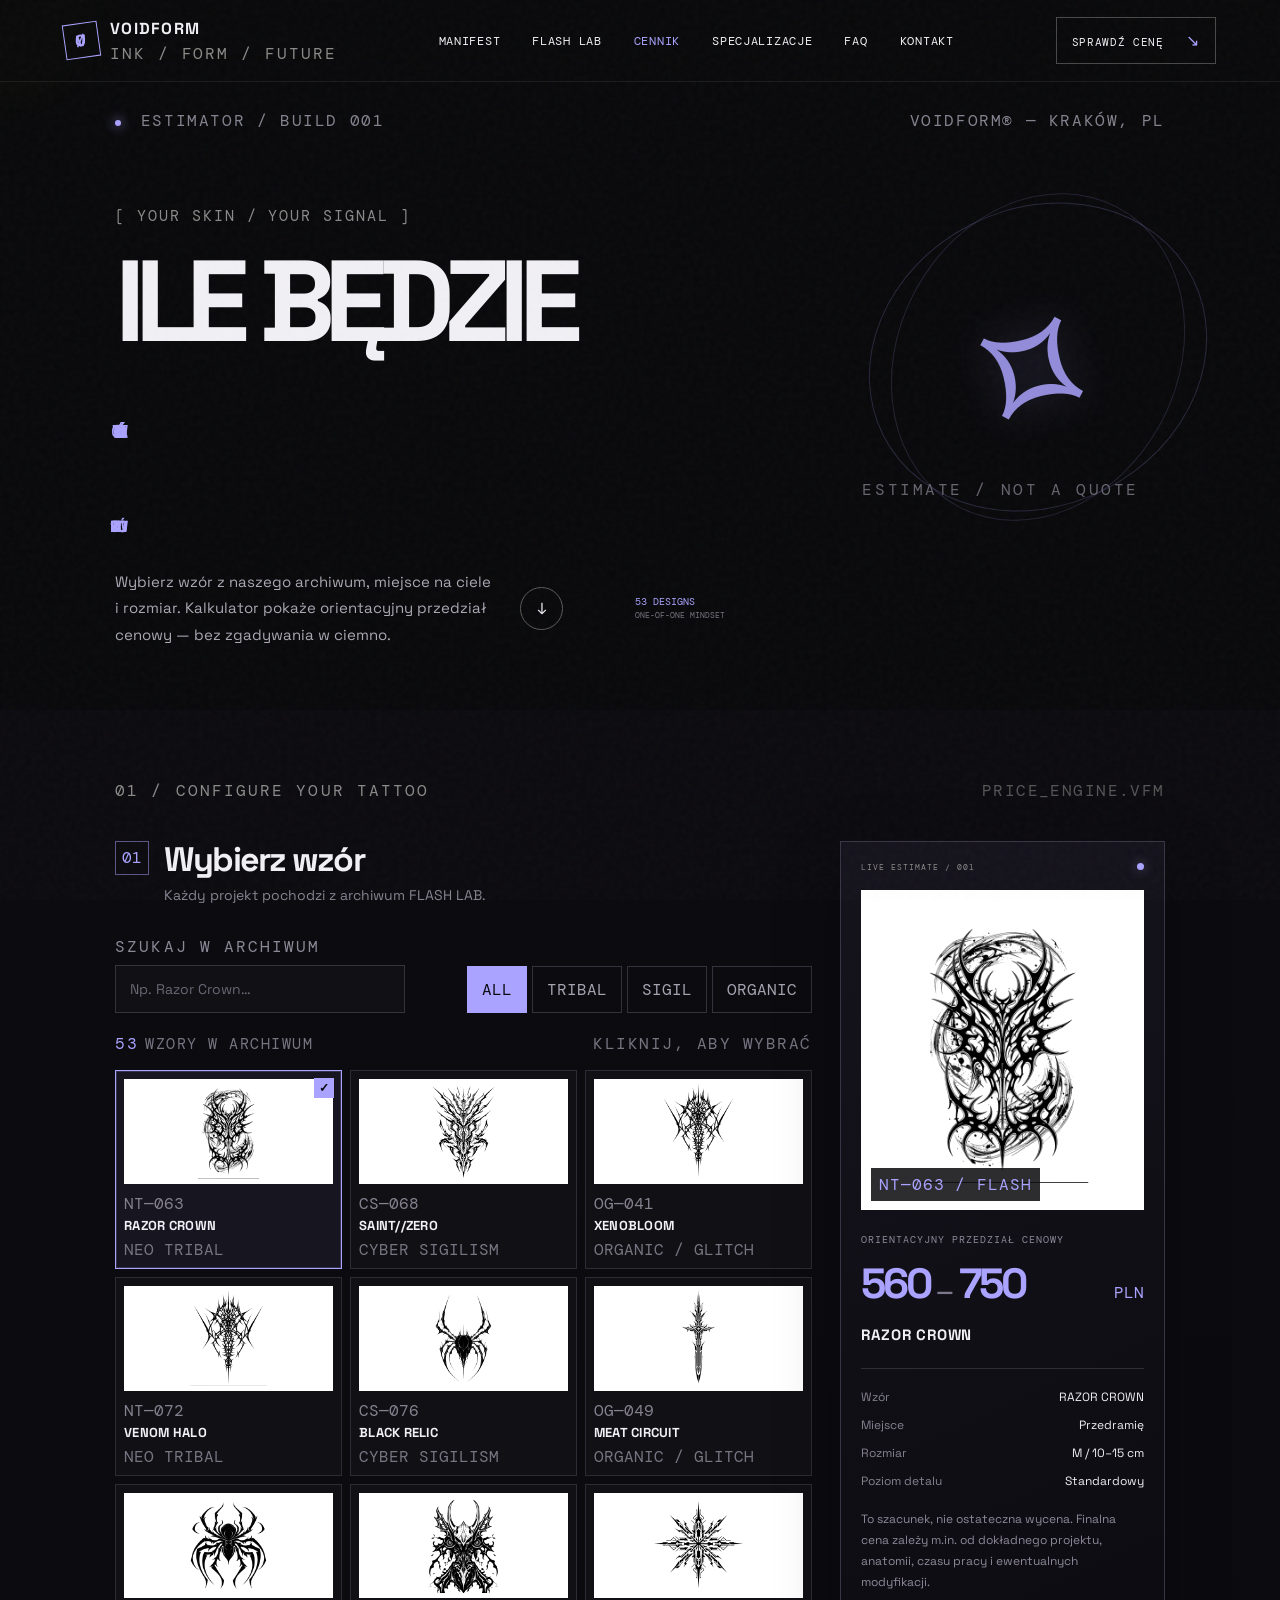
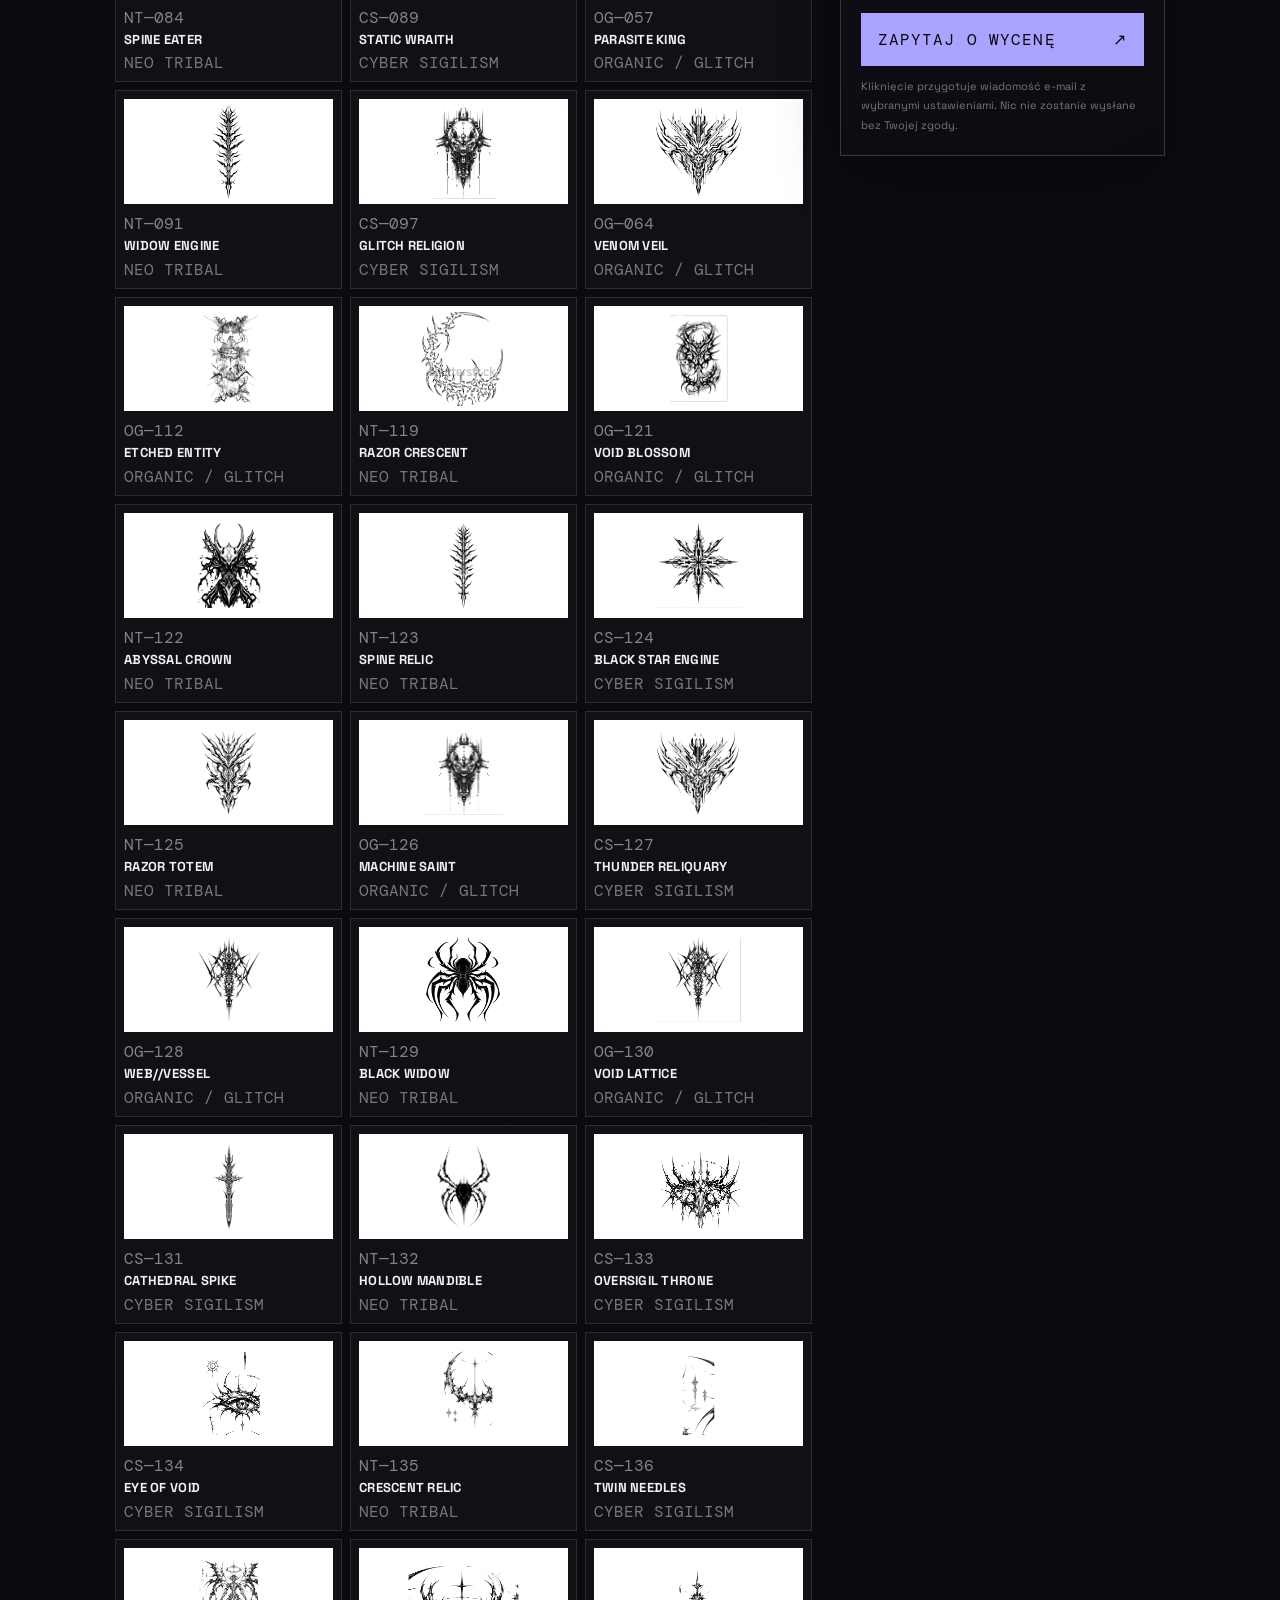
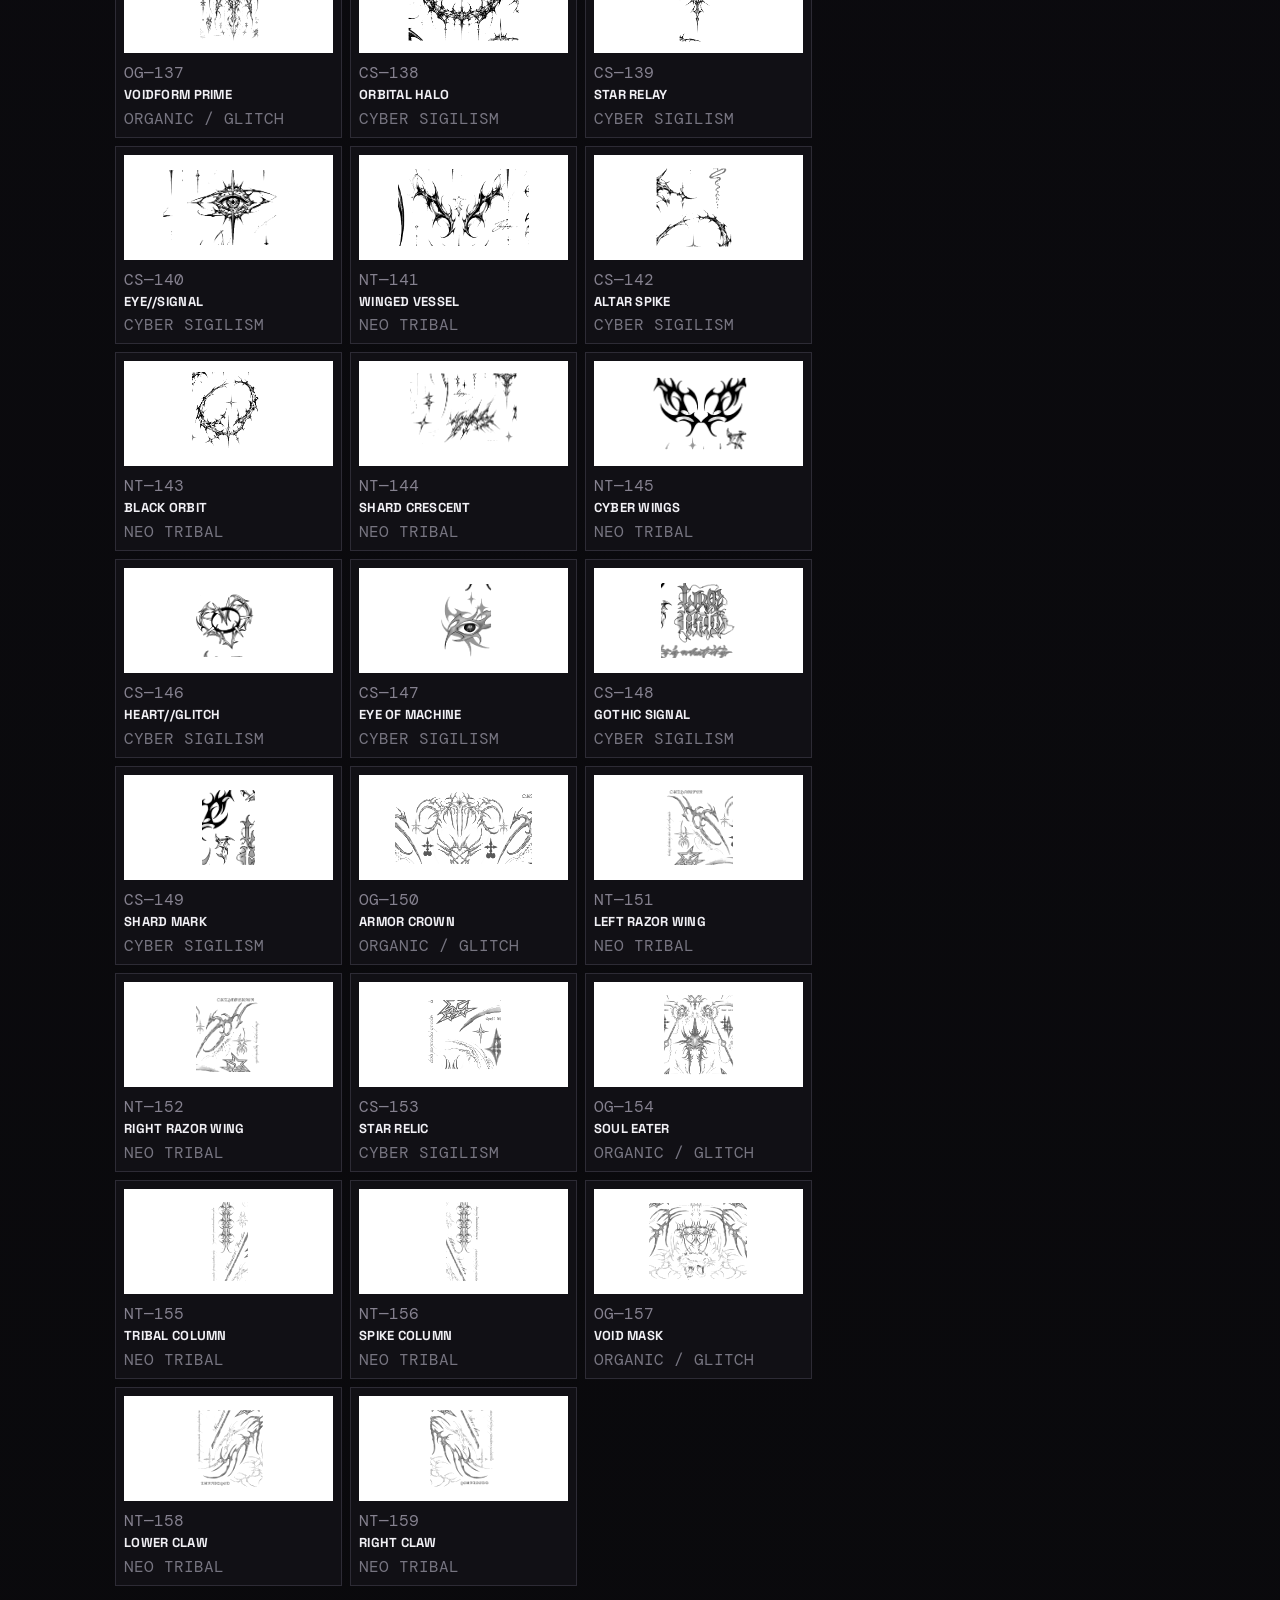
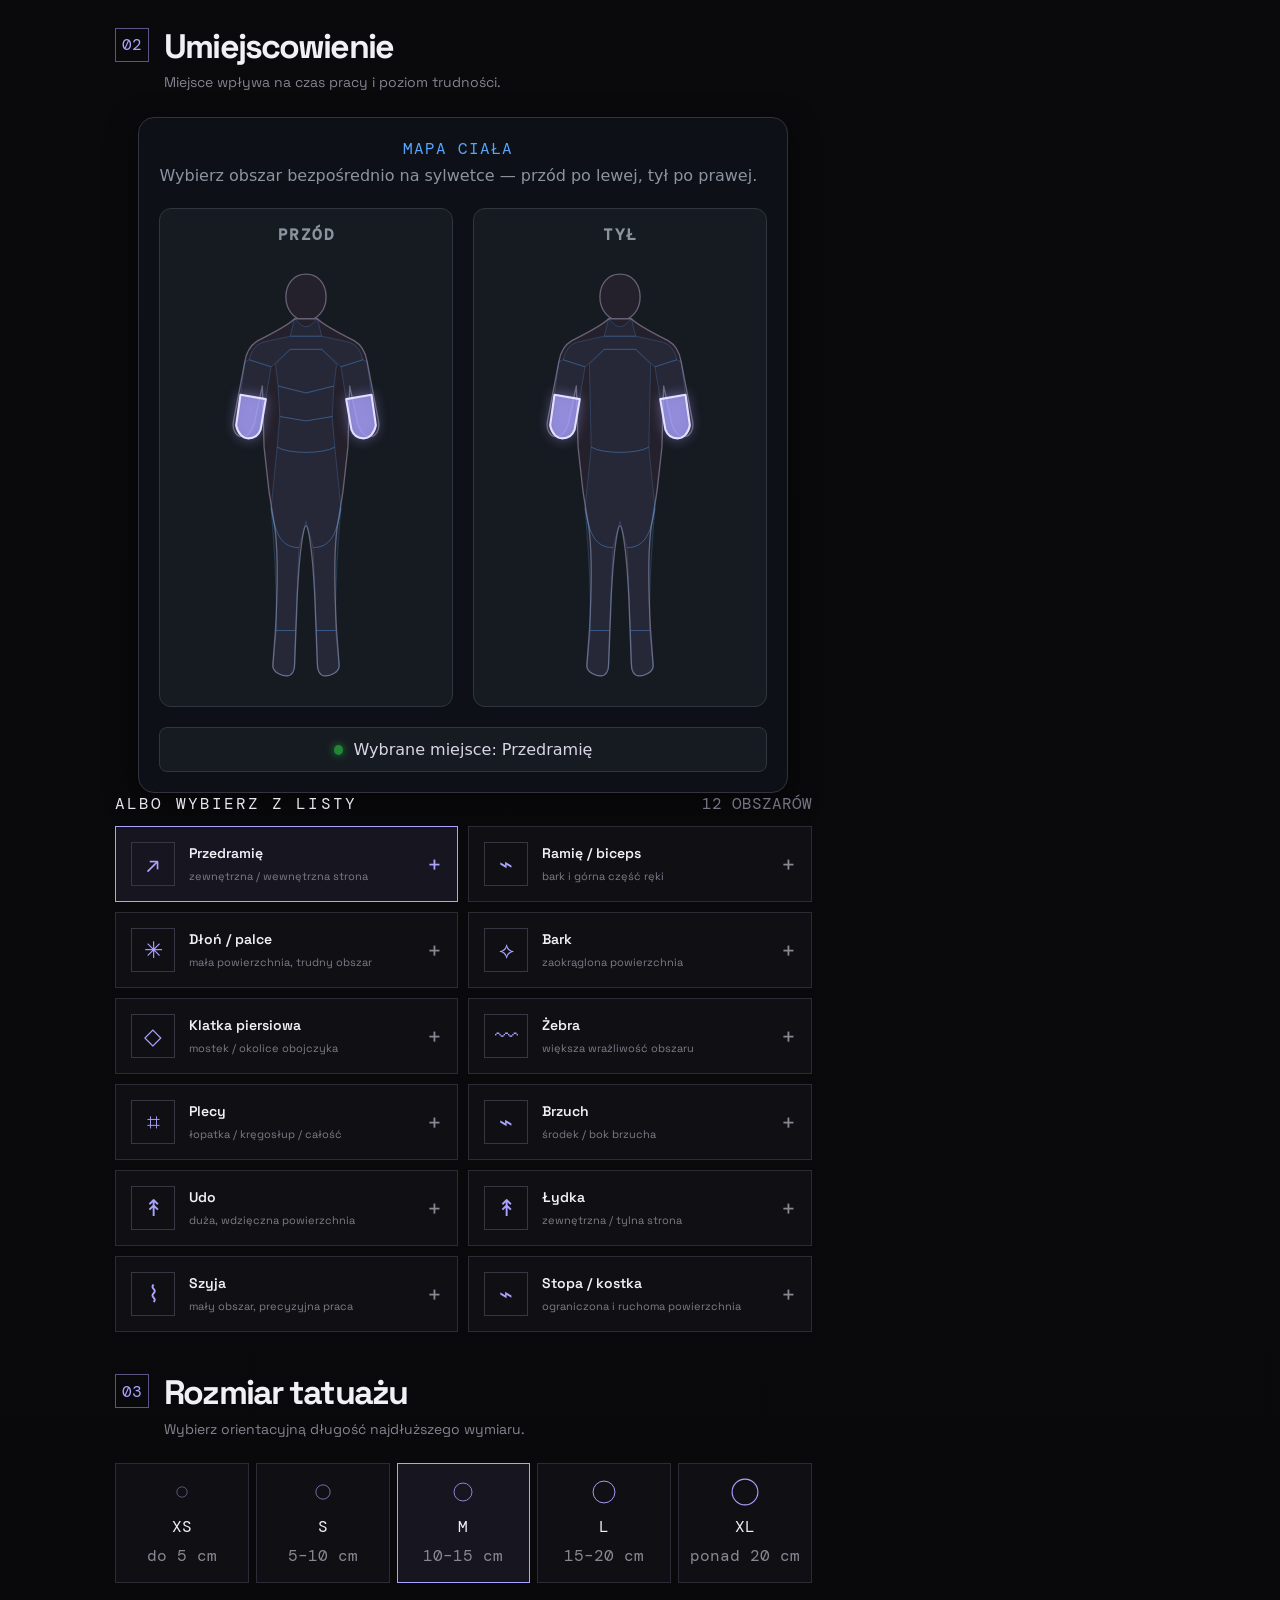
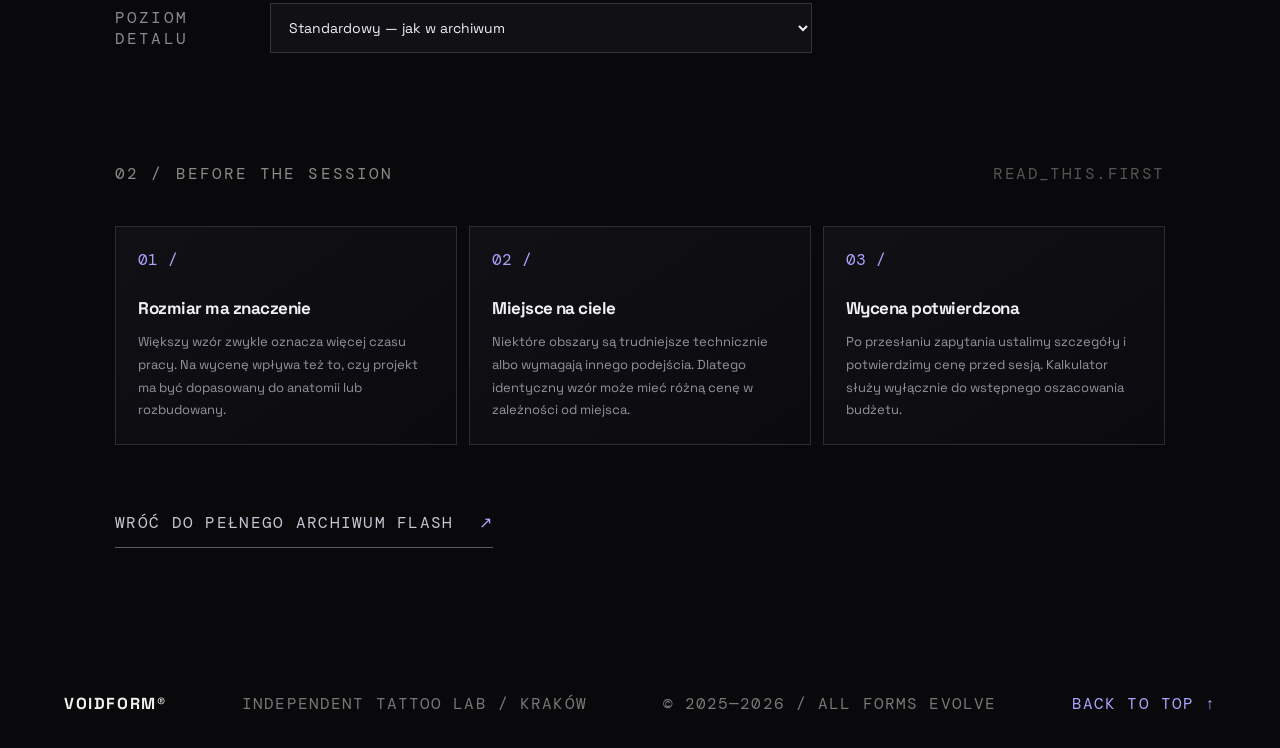
==== commit affeeae6: "RedoneCennik" ====
--- a/cennik.html
+++ b/cennik.html
@@ -33,7 +33,6 @@
           <p class="selection-note"><span id="design-count">53</span> WZORY W ARCHIWUM <span class="selection-note-right">KLIKNIJ, ABY WYBRAĆ</span></p>
           <div class="design-grid" id="design-grid" aria-label="Dostępne wzory"></div>
           <div class="step-heading location-heading"><span class="step-number">02</span><div><h2>Umiejscowienie</h2><p>Miejsce wpływa na czas pracy i poziom trudności.</p></div></div>
-          <div class="body-picker" aria-label="Wybierz miejsce na sylwetce">
           <div class="body-picker" aria-label="Wybierz miejsce na sylwetce">
   <div class="body-picker-head">
     <div>
--- a/cennik.css
+++ b/cennik.css
@@ -17,12 +17,68 @@
 .location-heading{margin-top:46px}.location-grid{display:grid;grid-template-columns:repeat(2,minmax(0,1fr));gap:8px}.location-option{display:flex;align-items:center;gap:10px;min-width:0;padding:12px;border:1px solid #2d2b35;background:#101014;text-align:left;cursor:pointer;transition:.2s}.location-option:hover{border-color:#7770ba}.location-option.active{border-color:var(--acid);background:#171520}.location-symbol{display:grid;place-items:center;width:34px;height:34px;flex-shrink:0;border:1px solid #393543;color:var(--acid);font-size:20px!important}.location-option>span:nth-child(2){min-width:0;flex:1}.location-option strong{display:block;font-size:11px!important;font-weight:600}.location-option small{display:block;margin-top:4px;color:#7e7b89;font-size:8px!important;line-height:1.4}.location-check{color:#8a8795;font-size:20px!important}.location-option.active .location-check{color:var(--acid)}
 .size-heading{margin-top:42px}.size-grid{display:grid;grid-template-columns:repeat(5,minmax(0,1fr));gap:7px}.size-option{display:flex;align-items:center;flex-direction:column;gap:6px;padding:12px 4px;border:1px solid #2d2b35;background:#101014;cursor:pointer}.size-option:hover,.size-option.active{border-color:var(--acid);background:#171520}.size-option strong{font:10px var(--mono);color:#f1eff6}.size-option small{font:8px var(--mono);color:#8a8795;text-align:center}.size-mark{display:block;height:24px;width:24px;border:1px solid var(--acid);border-radius:50%;margin-bottom:4px}.size-xs{transform:scale(.45)}.size-s{transform:scale(.62)}.size-m{transform:scale(.78)}.size-l{transform:scale(.95)}.size-xl{transform:scale(1.12)}
 .detail-row{display:grid;grid-template-columns:140px minmax(0,1fr);gap:15px;align-items:center;margin-top:20px}.detail-row select{font-size:11px!important}
-.estimate-panel{position:sticky;top:104px;border:1px solid #393544;background:linear-gradient(155deg,#15131c,#0c0b10);padding:20px;box-shadow:0 18px 60px #0004}.estimate-top{display:flex;align-items:center;justify-content:space-between}.estimate-top .eyebrow{font-size:8px!important}.estimate-pulse{width:7px;height:7px;border-radius:50%;background:var(--acid);box-shadow:0 0 12px #aaa3ff88}.estimate-preview{position:relative;margin:18px 0 23px;background:#fff;height:210px;display:grid;place-items:center;overflow:hidden}.estimate-preview img{width:100%;height:100%;object-fit:contain;padding:18px;filter:grayscale(1) contrast(1.1)}.estimate-preview span{position:absolute;left:10px;bottom:9px;background:#09090bd9;color:#aaa3ff;padding:6px 8px;font:8px var(--mono);letter-spacing:.06em}.estimate-label{font:8px var(--mono)!important;letter-spacing:.1em;line-height:1.6;color:#8d8999;margin:0 0 10px}.estimate-price{display:flex;align-items:baseline;gap:6px;color:var(--acid);white-space:nowrap}.estimate-price span{font-size:clamp(25px,3.3vw,43px)!important;letter-spacing:-.07em;font-weight:700}.estimate-price .price-dash{font-size:20px!important;color:#7d788c}.estimate-price small{font:9px var(--mono);color:#aaa3ff;margin-left:auto}.estimate-design{font-size:13px!important;font-weight:700;letter-spacing:.05em;margin:12px 0 0}.estimate-divider{height:1px;background:#302d39;margin:20px 0}.estimate-breakdown{display:grid;gap:12px;margin:0}.estimate-breakdown div{display:flex;align-items:flex-start;justify-content:space-between;gap:15px}.estimate-breakdown dt{font-size:10px!important;color:#85818f}.estimate-breakdown dd{font-size:10px!important;text-align:right;margin:0;color:#f0eef5;max-width:60%;overflow-wrap:anywhere}.estimate-disclaimer{font-size:10px!important;line-height:1.75;color:#8d8999;margin:20px 0}.estimate-cta{width:100%;display:flex;justify-content:space-between;align-items:center;padding:15px 16px;border:1px solid var(--acid);background:var(--acid);color:#09090b;font:10px var(--mono);letter-spacing:.07em;cursor:pointer;transition:.2s}.estimate-cta:hover{background:transparent;color:var(--acid)}.estimate-cta span{font-size:16px!important}.estimate-footnote{font-size:9px!important;line-height:1.65;color:#777481;margin:11px 0 0}
+.estimate-panel{position:sticky;top:104px;border:1px solid #393544;background:linear-gradient(155deg,#15131c,#0c0b10);padding:20px;box-shadow:0 18px 60px #0004}.estimate-top{display:flex;align-items:center;justify-content:space-between}.estimate-top .eyebrow{font-size:8px!important}.estimate-pulse{width:7px;height:7px;border-radius:50%;background:var(--acid);box-shadow:0 0 12px #aaa3ff88}
+/* VOIDFORM — poprawiony podgląd wzoru w wycenie */
+.price-page .estimate-preview {
+    position: relative;
+    margin: 18px 0 23px;
+    background: #fff;
+    width: 100%;
+    height: 320px;
+    min-height: 320px;
+    display: flex;
+    align-items: center;
+    justify-content: center;
+    overflow: hidden;
+    box-sizing: border-box;
+}
+
+.price-page .estimate-preview img {
+    display: block;
+    width: 100%;
+    height: 100%;
+    max-width: 100%;
+    max-height: 100%;
+    object-fit: contain;
+    object-position: center;
+    padding: 8px;
+    box-sizing: border-box;
+    filter: grayscale(1) contrast(1.1);
+}
+.estimate-preview span{position:absolute;left:10px;bottom:9px;background:#09090bd9;color:#aaa3ff;padding:6px 8px;font:8px var(--mono);letter-spacing:.06em}
+.estimate-label{font:8px var(--mono)!important;letter-spacing:.1em;line-height:1.6;color:#8d8999;margin:0 0 10px}
+.estimate-price{display:flex;align-items:baseline;gap:6px;color:var(--acid);white-space:nowrap}
+.estimate-price span{font-size:clamp(25px,3.3vw,43px)!important;letter-spacing:-.07em;font-weight:700}
+.estimate-price .price-dash{font-size:20px!important;color:#7d788c}
+.estimate-price small{font:9px var(--mono);color:#aaa3ff;margin-left:auto}
+.estimate-design{font-size:13px!important;font-weight:700;letter-spacing:.05em;margin:12px 0 0}
+.estimate-divider{height:1px;background:#302d39;margin:20px 0}.estimate-breakdown{display:grid;gap:12px;margin:0}
+.estimate-breakdown div{display:flex;align-items:flex-start;justify-content:space-between;gap:15px}
+.estimate-breakdown dt{font-size:10px!important;color:#85818f}
+.estimate-breakdown dd{font-size:10px!important;text-align:right;margin:0;color:#f0eef5;max-width:60%;overflow-wrap:anywhere}
+.estimate-disclaimer{font-size:10px!important;line-height:1.75;color:#8d8999;margin:20px 0}
+.estimate-cta{width:100%;display:flex;justify-content:space-between;align-items:center;padding:15px 16px;border:1px solid var(--acid);background:var(--acid);color:#09090b;font:10px var(--mono);letter-spacing:.07em;cursor:pointer;transition:.2s}
+.estimate-cta:hover{background:transparent;color:var(--acid)}.estimate-cta span{font-size:16px!important}.estimate-footnote{font-size:9px!important;line-height:1.65;color:#777481;margin:11px 0 0}
 .price-info{padding-top:0;padding-bottom:110px}.price-info-grid{display:grid;grid-template-columns:repeat(3,minmax(0,1fr));gap:12px;margin:42px 0 35px}.price-info-grid article{border:1px solid #2d2b35;padding:22px;min-height:200px;background:linear-gradient(145deg,#111015,#0b0a0e)}.price-info-grid article>span{font:9px var(--mono);color:var(--acid)}.price-info-grid h3{font-size:17px!important;margin:27px 0 12px;letter-spacing:-.03em}.price-info-grid p{font-size:11px!important;line-height:1.85;color:#96929f;margin:0}.price-info .text-link{font:9px var(--mono);letter-spacing:.08em;color:#c8c4d2}.price-info .text-link:hover{color:var(--acid)}
 .price-page .site-footer{margin-top:0}
 @media(max-width:1050px){.price-hero-art{right:2%;opacity:.45}.calculator-layout{grid-template-columns:minmax(0,1fr) 300px;gap:18px}.design-grid{grid-template-columns:repeat(2,minmax(0,1fr))}.design-choice img{height:120px}.estimate-price span{font-size:34px!important}}
-@media(max-width:800px){.price-page .site-header{padding:0 5vw}.price-page .main-nav{gap:14px}.price-page .main-nav a{font-size:9px!important}.price-page .header-cta{font-size:9px!important;padding:10px}.calculator-layout{grid-template-columns:1fr}.estimate-panel{position:relative;top:auto;order:-1;display:grid;grid-template-columns:140px minmax(0,1fr);column-gap:18px;align-items:start}.estimate-top{grid-column:1/-1}.estimate-preview{grid-column:1;grid-row:2 / span 4;height:155px;margin:16px 0}.estimate-label,.estimate-price,.estimate-design{grid-column:2}.estimate-label{margin-top:16px}.estimate-price{flex-wrap:wrap}.estimate-price span{font-size:32px!important}.estimate-divider,.estimate-breakdown,.estimate-disclaimer,.estimate-cta,.estimate-footnote{grid-column:1/-1}.estimate-divider{margin:17px 0}.price-hero-art{right:-5%;top:130px}.price-info-grid{gap:8px}.price-info-grid article{padding:16px}}
-@media(max-width:640px){.price-page .site-header{height:70px}.price-page .main-nav{display:none;position:absolute;left:0;right:0;top:70px;background:#0b0a0eeF;border-bottom:1px solid #33303d;padding:20px 6vw;flex-direction:column;gap:0}.price-page .main-nav.open{display:flex}.price-page .main-nav a{font-size:11px!important;padding:13px 0;border-bottom:1px solid #292631}.price-page .header-cta{margin-left:auto;margin-right:13px}.price-page .menu-toggle{display:flex;width:30px;height:30px;flex-direction:column;justify-content:center;gap:6px}.price-page .menu-toggle span{width:22px;height:1px;background:#eee}.price-hero{padding-top:20px!important;min-height:510px!important}.price-topline{font-size:8px}.price-hero>.eyebrow{margin-top:55px}.price-hero h1{font-size:clamp(49px,12vw,74px)!important;margin-top:23px}.price-hero-art{width:180px;height:230px;right:-20%;top:180px;opacity:.22}.price-glyph{font-size:130px!important}.price-hero-bottom{gap:13px;align-items:flex-start}.price-hero-bottom p{font-size:11px!important;max-width:70%}.price-hero-bottom .round-link{width:35px;height:35px}.price-hero-bottom .hero-index{display:none}.calculator{padding-top:55px;padding-bottom:75px}.calculator-layout{margin-top:30px}.design-toolbar{align-items:stretch;flex-direction:column}.design-search-wrap{max-width:none}.design-filters{display:grid;grid-template-columns:repeat(4,1fr)}.design-filter{padding:10px 5px}.design-grid{grid-template-columns:repeat(2,minmax(0,1fr));gap:7px}.design-choice img{height:112px}.design-choice{padding:6px}.design-choice strong{font-size:9px!important}.selection-note{font-size:7px}.location-grid{grid-template-columns:1fr}.location-option{padding:11px}.size-grid{gap:5px}.size-option{padding:10px 2px}.size-option small{font-size:7px}.size-mark{width:20px;height:20px}.detail-row{grid-template-columns:1fr;gap:8px}.estimate-panel{padding:14px;grid-template-columns:105px minmax(0,1fr);gap:0 12px}.estimate-preview{height:130px}.estimate-label{font-size:7px!important}.estimate-price{gap:4px}.estimate-price span{font-size:25px!important}.estimate-price .price-dash{font-size:15px!important}.estimate-price small{font-size:8px}.estimate-design{font-size:10px!important}.estimate-breakdown{gap:10px}.price-info{padding-bottom:75px}.price-info-grid{grid-template-columns:1fr;margin-top:30px}.price-info-grid article{min-height:0}.price-info-grid h3{margin-top:18px}.price-info-grid p{font-size:10px!important}}
+@media(max-width:800px){.price-page .site-header{padding:0 5vw}.price-page .main-nav{gap:14px}.price-page .main-nav a{font-size:9px!important}.price-page .header-cta{font-size:9px!important;padding:10px}.calculator-layout{grid-template-columns:1fr}.estimate-panel{position:relative;top:auto;order:-1;display:grid;grid-template-columns:140px minmax(0,1fr);column-gap:18px;align-items:start}.estimate-top{grid-column:1/-1}
+.price-page .estimate-preview {
+    grid-column: 1;
+    grid-row: 2 / span 4;
+    height: 200px;
+    min-height: 200px;
+    margin: 16px 0;
+}
+.estimate-label,.estimate-price,.estimate-design{grid-column:2}
+.estimate-label{margin-top:16px}.estimate-price{flex-wrap:wrap}
+.estimate-price span{font-size:32px!important}.estimate-divider,.estimate-breakdown,.estimate-disclaimer,.estimate-cta,.estimate-footnote{grid-column:1/-1}.estimate-divider{margin:17px 0}.price-hero-art{right:-5%;top:130px}.price-info-grid{gap:8px}.price-info-grid article{padding:16px}}
+@media(max-width:640px){.price-page .site-header{height:70px}.price-page .main-nav{display:none;position:absolute;left:0;right:0;top:70px;background:#0b0a0eeF;border-bottom:1px solid #33303d;padding:20px 6vw;flex-direction:column;gap:0}.price-page .main-nav.open{display:flex}.price-page .main-nav a{font-size:11px!important;padding:13px 0;border-bottom:1px solid #292631}.price-page .header-cta{margin-left:auto;margin-right:13px}.price-page .menu-toggle{display:flex;width:30px;height:30px;flex-direction:column;justify-content:center;gap:6px}.price-page .menu-toggle span{width:22px;height:1px;background:#eee}.price-hero{padding-top:20px!important;min-height:510px!important}.price-topline{font-size:8px}.price-hero>.eyebrow{margin-top:55px}.price-hero h1{font-size:clamp(49px,12vw,74px)!important;margin-top:23px}.price-hero-art{width:180px;height:230px;right:-20%;top:180px;opacity:.22}.price-glyph{font-size:130px!important}.price-hero-bottom{gap:13px;align-items:flex-start}.price-hero-bottom p{font-size:11px!important;max-width:70%}.price-hero-bottom .round-link{width:35px;height:35px}.price-hero-bottom .hero-index{display:none}.calculator{padding-top:55px;padding-bottom:75px}.calculator-layout{margin-top:30px}.design-toolbar{align-items:stretch;flex-direction:column}.design-search-wrap{max-width:none}.design-filters{display:grid;grid-template-columns:repeat(4,1fr)}.design-filter{padding:10px 5px}.design-grid{grid-template-columns:repeat(2,minmax(0,1fr));gap:7px}.design-choice img{height:112px}.design-choice{padding:6px}.design-choice strong{font-size:9px!important}.selection-note{font-size:7px}.location-grid{grid-template-columns:1fr}.location-option{padding:11px}.size-grid{gap:5px}.size-option{padding:10px 2px}.size-option small{font-size:7px}.size-mark{width:20px;height:20px}.detail-row{grid-template-columns:1fr;gap:8px}.estimate-panel{padding:14px;grid-template-columns:105px minmax(0,1fr);gap:0 12px}
+.price-page .estimate-preview {
+    height: 200px;
+    min-height: 200px;
+}
+.estimate-label{font-size:7px!important}.estimate-price{gap:4px}.estimate-price span{font-size:25px!important}.estimate-price .price-dash{font-size:15px!important}.estimate-price small{font-size:8px}.estimate-design{font-size:10px!important}.estimate-breakdown{gap:10px}.price-info{padding-bottom:75px}.price-info-grid{grid-template-columns:1fr;margin-top:30px}.price-info-grid article{min-height:0}.price-info-grid h3{margin-top:18px}.price-info-grid p{font-size:10px!important}}
 
 /* Body-map picker + clearer typography */
 .price-page{font-size:16px}
@@ -191,4 +247,5 @@
   background-color: #238636;
   border-radius: 50%;
   box-shadow: 0 0 8px #238636;
-}+}
+
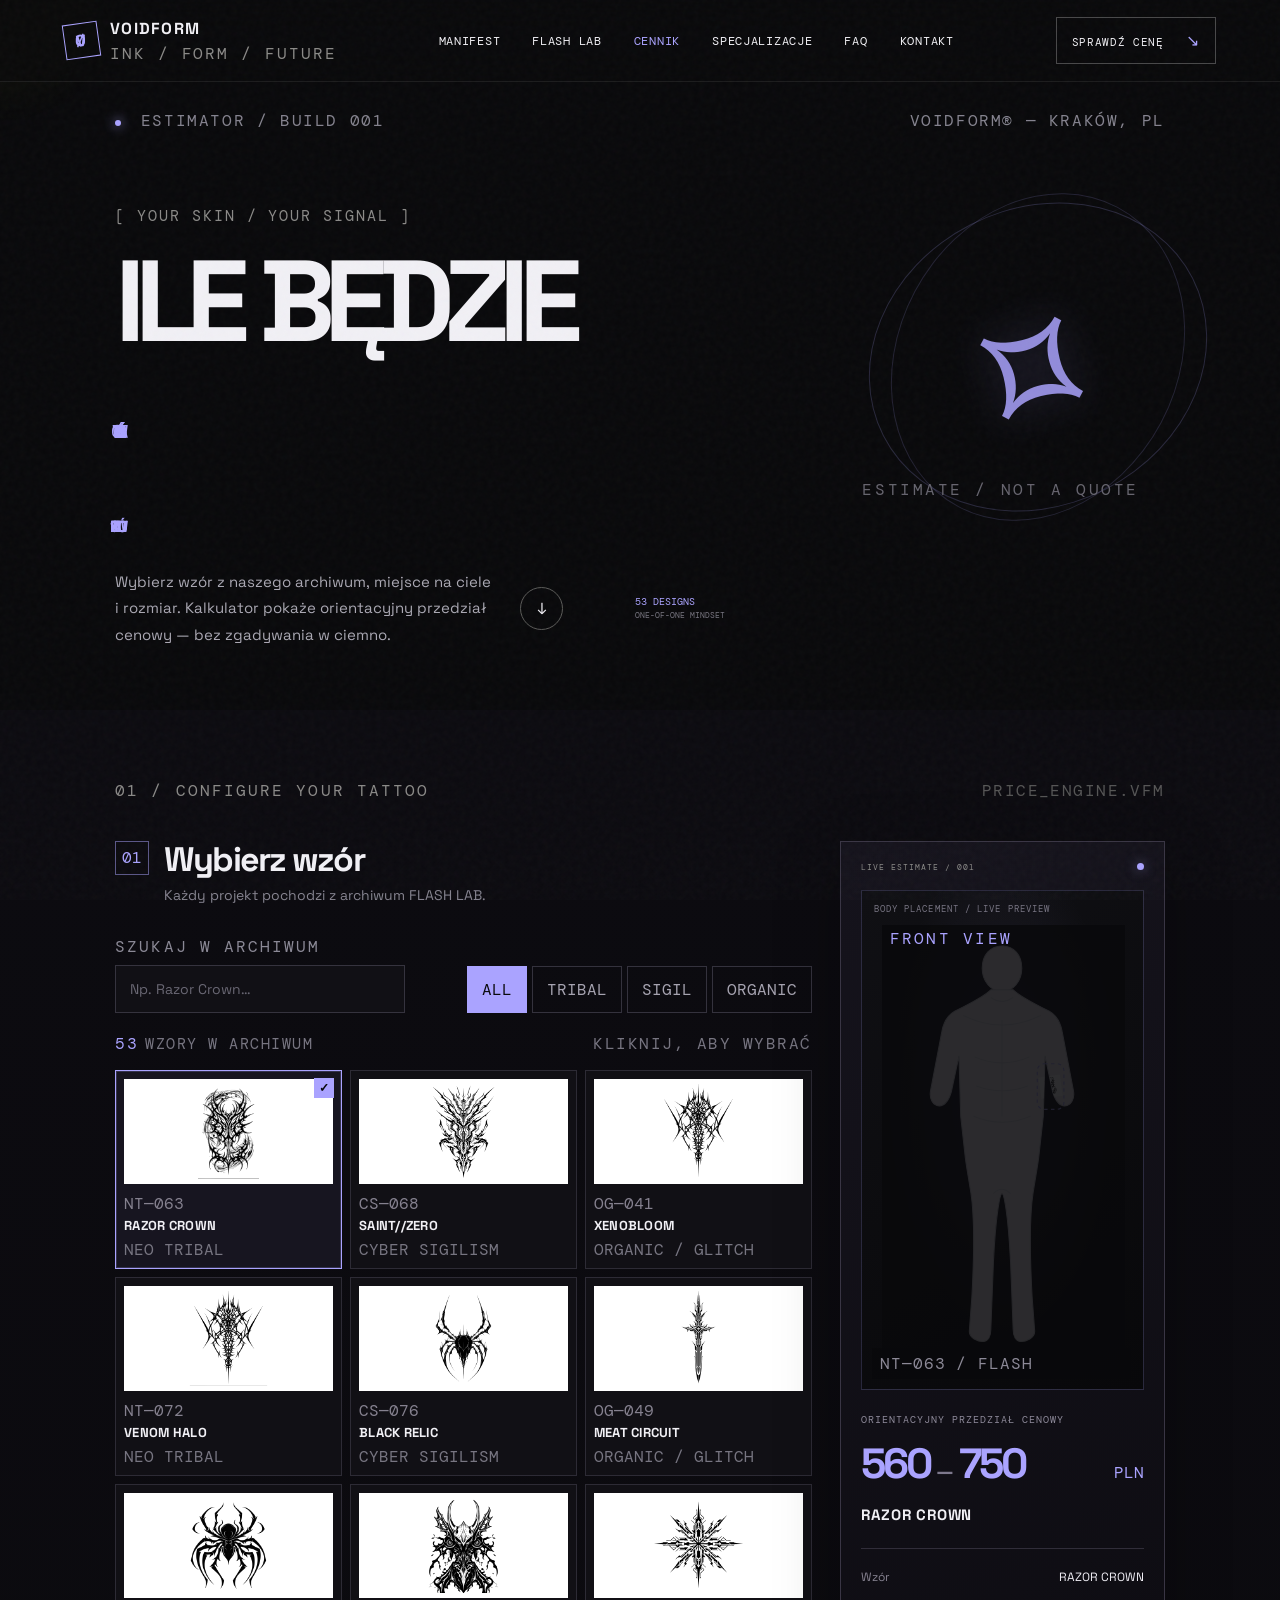
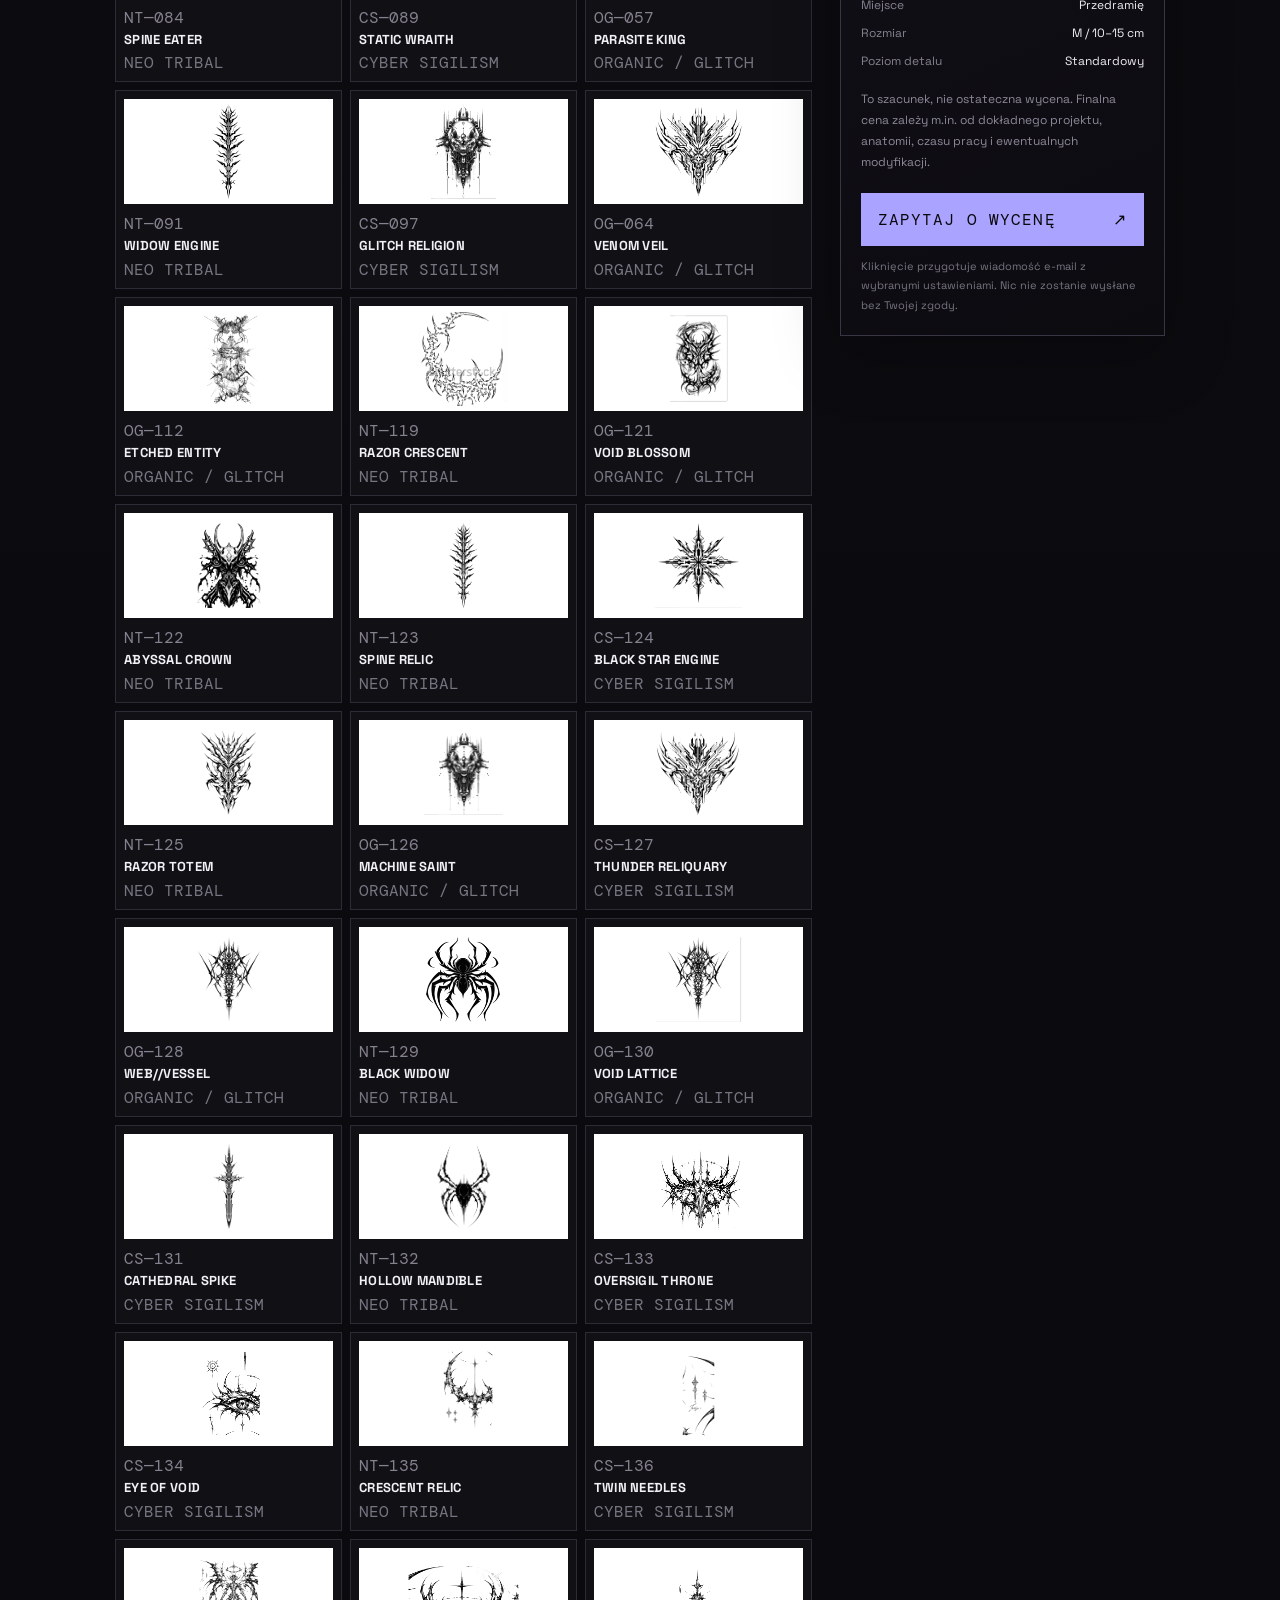
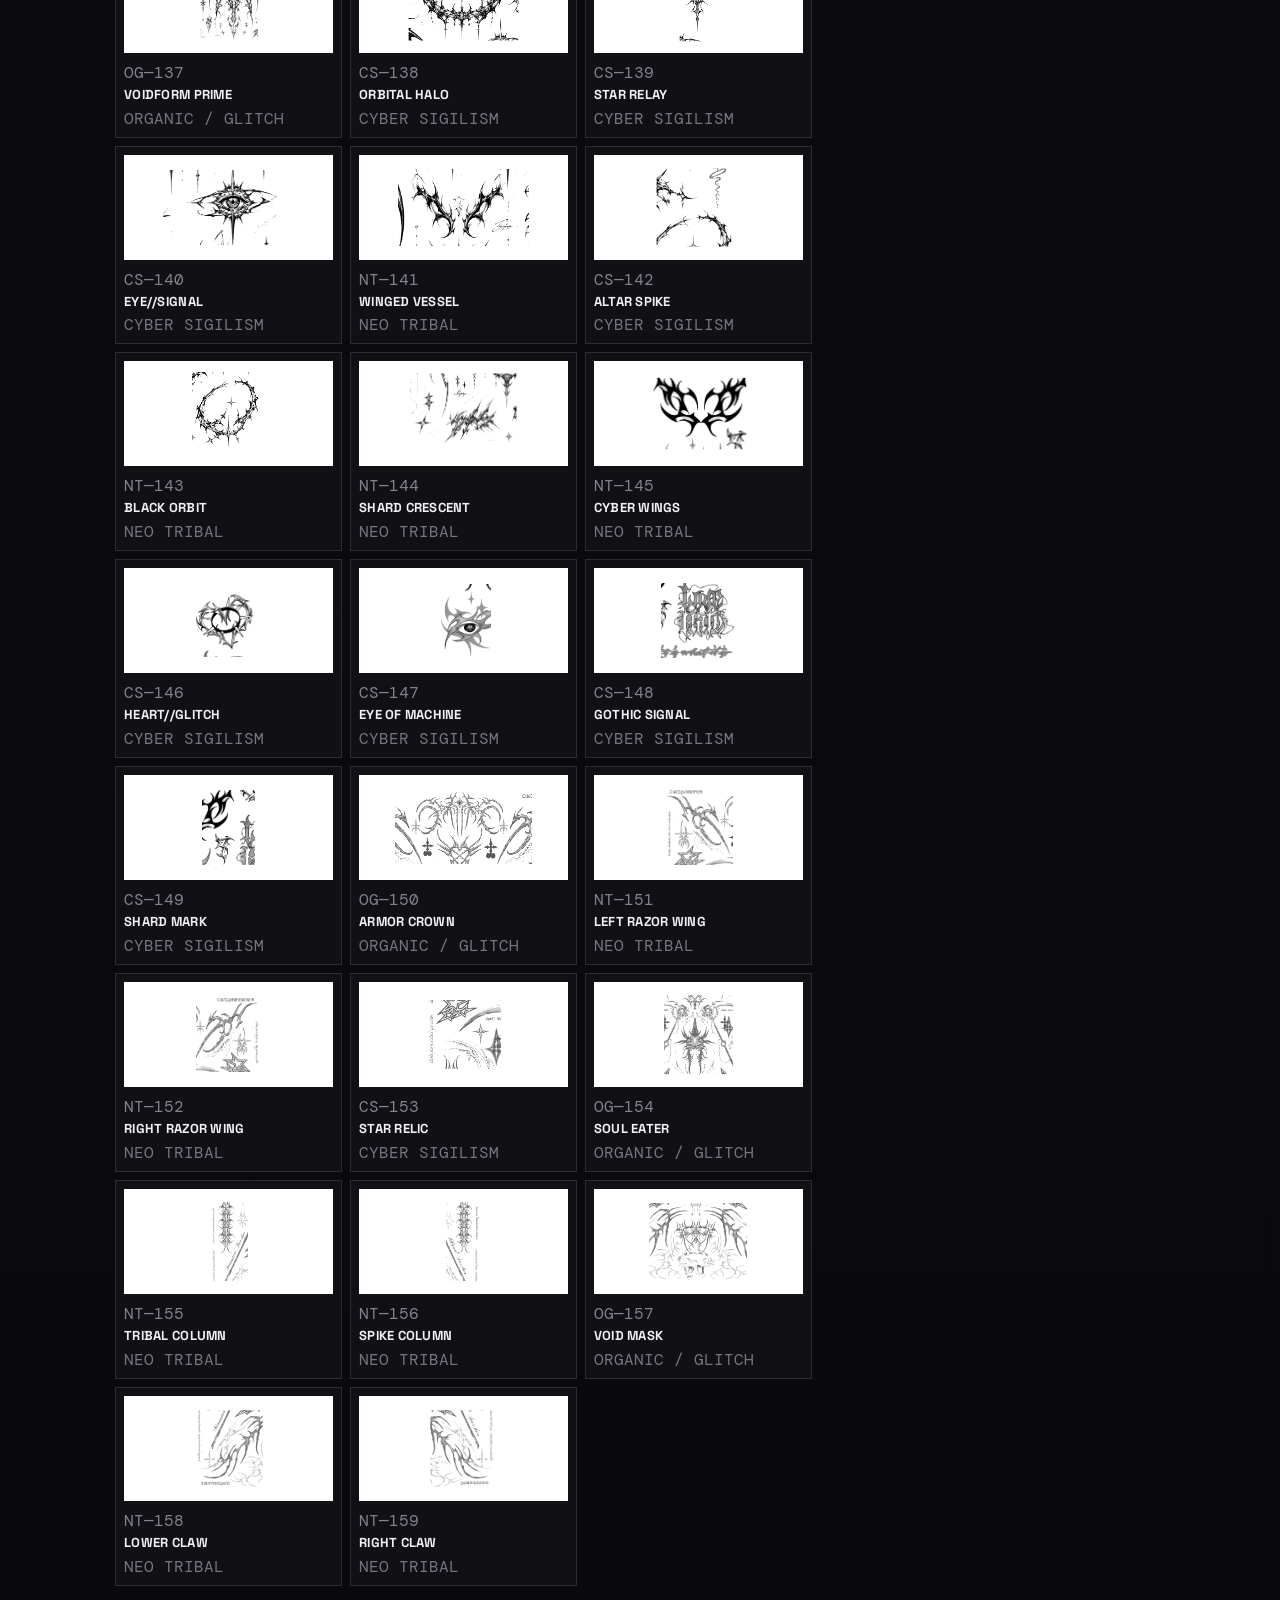
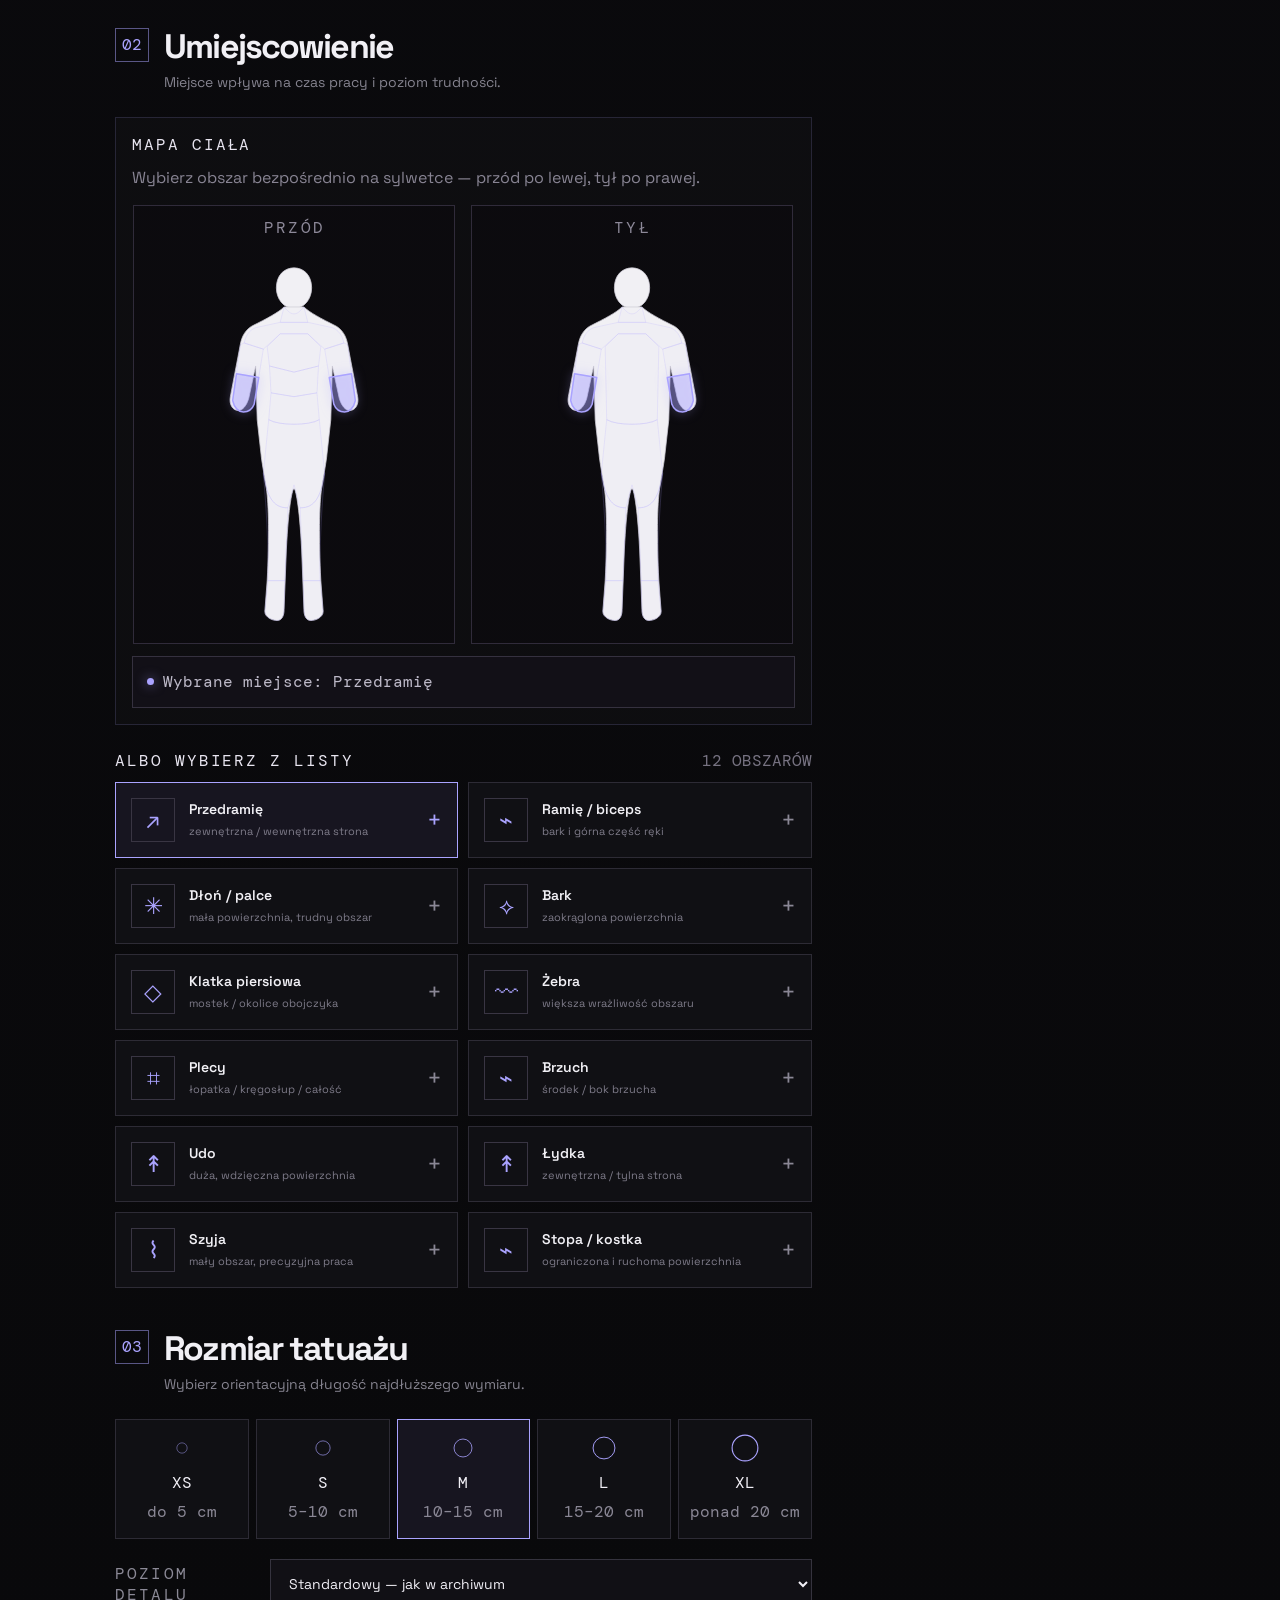
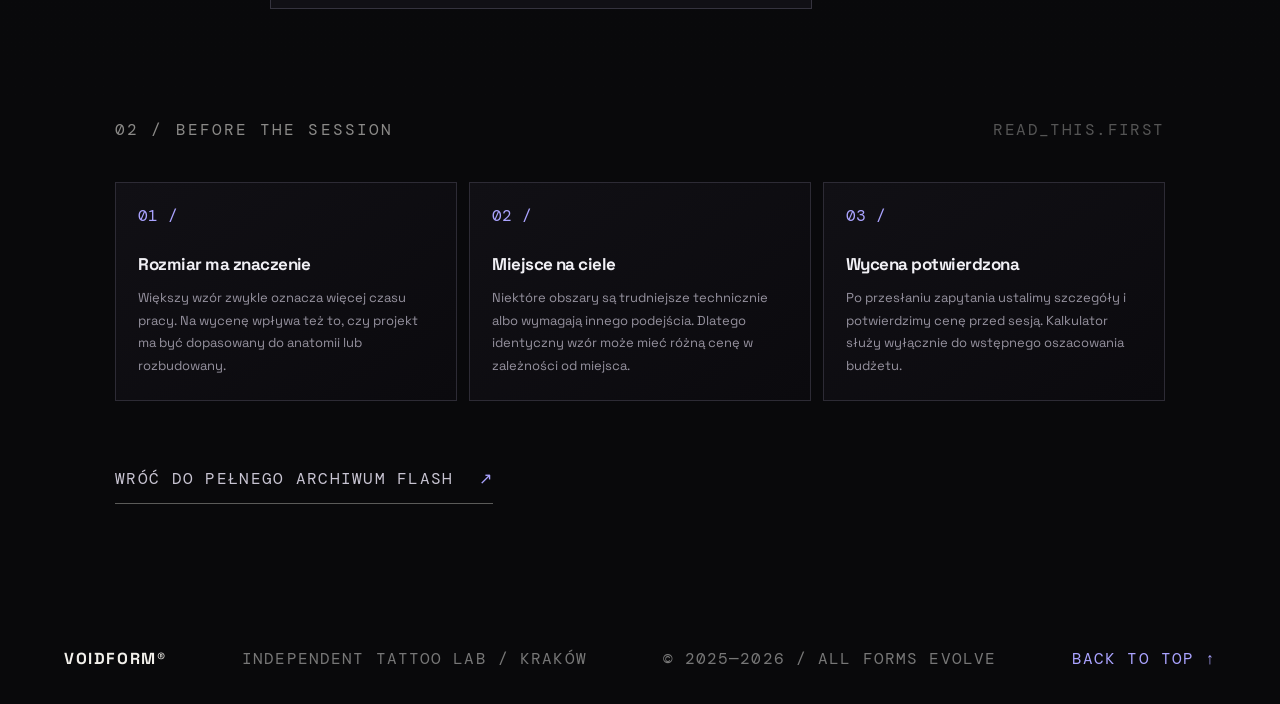
==== commit ce9ebc59: "RedoCennik" ====
--- a/cennik.html
+++ b/cennik.html
@@ -7,7 +7,7 @@
   <title>Cennik tatuaży — VOIDFORM® / Kraków</title>
   <link rel="preconnect" href="https://fonts.googleapis.com"><link rel="preconnect" href="https://fonts.gstatic.com" crossorigin>
   <link href="https://fonts.googleapis.com/css2?family=DM+Mono:wght@400;500&family=Space+Grotesk:wght@400;500;600;700&display=swap" rel="stylesheet">
-  <link rel="stylesheet" href="style.css"><link rel="stylesheet" href="cennik.css">
+  <link rel="stylesheet" href="style.css"><link rel="stylesheet" href="cennik.css"><link rel="stylesheet" href="cennik-preview.css">
 </head>
 <body class="price-page">
   <div class="noise" aria-hidden="true"></div><div class="cursor-glow" aria-hidden="true"></div>
@@ -34,74 +34,53 @@
           <div class="design-grid" id="design-grid" aria-label="Dostępne wzory"></div>
           <div class="step-heading location-heading"><span class="step-number">02</span><div><h2>Umiejscowienie</h2><p>Miejsce wpływa na czas pracy i poziom trudności.</p></div></div>
           <div class="body-picker" aria-label="Wybierz miejsce na sylwetce">
-  <div class="body-picker-head">
-    <div>
-      <strong>MAPA CIAŁA</strong>
-      <small>Wybierz obszar bezpośrednio na sylwetce — przód po lewej, tył po prawej.</small>
-    </div>
-  </div>
-
-  <div class="body-picker-stage">
-    <div class="body-figure-pair">
-      
-      <!-- PRZÓD -->
-      <div class="body-figure-card">
-        <span class="body-figure-label">PRZÓD</span>
-        <svg class="body-figure" id="body-figure-front" viewBox="0 0 300 500" role="group" aria-label="Przód sylwetki — wybierz miejsce tatuażu">
-          <g class="body-base" aria-hidden="true">
-            <!-- Głowa -->
-            <path class="body-base-silhouette" d="M 150,22 C 163,22 173,32 173,48 C 173,63 163,75 150,75 C 137,75 127,63 127,48 C 127,32 137,22 150,22 Z" />
-            <!-- Pełny zarys przodu (dla tła) -->
-            <path class="body-base-silhouette" d="M 137,73 C 130,80 115,88 95,98 C 88,102 82,110 80,122 L 67,190 C 65,200 70,208 77,208 C 83,208 88,202 91,192 L 100,150 L 102,220 L 107,265 C 108,275 110,285 114,310 C 117,330 118,375 115,430 L 112,470 C 112,478 122,482 128,482 C 134,482 137,476 137,468 L 140,390 C 143,330 148,310 150,310 C 152,310 157,330 160,390 L 163,468 C 163,476 166,482 172,482 C 178,482 188,478 188,470 L 185,430 C 182,375 183,330 186,310 C 190,285 192,275 193,265 L 198,220 L 200,150 L 209,192 C 212,202 217,208 223,208 C 230,208 235,200 233,190 L 220,122 C 218,110 212,102 205,98 C 185,88 170,80 163,73 Z" />
-          </g>
-          
-          <g class="body-zones front-zones">
-            <path class="body-zone" data-location="neck" d="M 137,73 C 142,78 145,82 150,82 C 155,82 158,78 163,73 L 168,93 L 132,93 Z" tabindex="0" role="button" aria-label="Szyja"/>
-            <path class="body-zone" data-location="shoulder" d="M 132,93 L 168,93 L 200,100 C 208,103 213,110 215,120 L 190,128 L 168,108 L 132,108 L 110,128 L 85,120 C 87,110 92,103 100,100 Z" tabindex="0" role="button" aria-label="Bark"/>
-            <path class="body-zone" data-location="upperarm" d="M 85,120 L 110,128 L 104,165 L 75,160 L 80,122 Z M 215,120 L 190,128 L 196,165 L 225,160 L 220,122 Z" tabindex="0" role="button" aria-label="Ramię / biceps"/>
-            <path class="body-zone" data-location="forearm" d="M 75,160 L 104,165 L 98,200 C 95,208 90,210 84,210 C 78,210 72,205 70,195 Z M 225,160 L 196,165 L 202,200 C 205,208 210,210 216,210 C 222,210 228,205 230,195 Z" tabindex="0" role="button" aria-label="Przedramię"/>
-            <path class="body-zone" data-location="chest" d="M 132,108 L 168,108 L 185,125 L 182,150 L 150,158 L 118,150 L 115,125 Z" tabindex="0" role="button" aria-label="Klatka piersiowa"/>
-            <path class="body-zone" data-location="ribs" d="M 118,150 L 150,158 L 182,150 L 180,185 L 150,190 L 120,185 Z" tabindex="0" role="button" aria-label="Żebra"/>
-            <path class="body-zone" data-location="stomach" d="M 120,185 L 150,190 L 180,185 L 183,220 C 170,228 130,228 117,220 Z" tabindex="0" role="button" aria-label="Brzuch"/>
-            <path class="body-zone" data-location="thigh" d="M 117,220 C 130,228 170,228 183,220 L 190,290 C 185,320 178,335 158,335 L 150,305 L 142,335 C 122,335 115,320 110,290 Z" tabindex="0" role="button" aria-label="Udo"/>
-            <path class="body-zone" data-location="calf" d="M 110,290 C 115,320 122,335 142,335 L 138,430 L 116,430 C 117,380 113,325 110,290 Z M 190,290 C 185,320 178,335 158,335 L 162,430 L 184,430 C 183,380 187,325 190,290 Z" tabindex="0" role="button" aria-label="Łydka"/>
-            <path class="body-zone" data-location="ankle" d="M 116,430 L 138,430 L 137,468 C 137,476 134,482 128,482 C 122,482 112,478 112,470 Z M 184,430 L 162,430 L 163,468 C 163,476 166,482 172,482 C 178,482 188,478 188,470 Z" tabindex="0" role="button" aria-label="Stopa / kostka"/>
-          </g>
-        </svg>
-      </div>
-
-      <!-- TYŁ -->
-      <div class="body-figure-card">
-        <span class="body-figure-label">TYŁ</span>
-        <svg class="body-figure" id="body-figure-back" viewBox="0 0 300 500" role="group" aria-label="Tył sylwetki — wybierz miejsce tatuażu">
-          <g class="body-base" aria-hidden="true">
-            <!-- Głowa tył -->
-            <path class="body-base-silhouette" d="M 150,22 C 163,22 173,32 173,48 C 173,63 163,75 150,75 C 137,75 127,63 127,48 C 127,32 137,22 150,22 Z" />
-            <!-- Pełny zarys tyłu -->
-            <path class="body-base-silhouette" d="M 137,73 C 130,80 115,88 95,98 C 88,102 82,110 80,122 L 67,190 C 65,200 70,208 77,208 C 83,208 88,202 91,192 L 100,150 L 102,220 L 107,265 C 108,275 110,285 114,310 C 117,330 118,375 115,430 L 112,470 C 112,478 122,482 128,482 C 134,482 137,476 137,468 L 140,390 C 143,330 148,310 150,310 C 152,310 157,330 160,390 L 163,468 C 163,476 166,482 172,482 C 178,482 188,478 188,470 L 185,430 C 182,375 183,330 186,310 C 190,285 192,275 193,265 L 198,220 L 200,150 L 209,192 C 212,202 217,208 223,208 C 230,208 235,200 233,190 L 220,122 C 218,110 212,102 205,98 C 185,88 170,80 163,73 Z" />
-          </g>
-
-          <g class="body-zones back-zones">
-            <path class="body-zone" data-location="neck" d="M 137,73 C 142,78 145,82 150,82 C 155,82 158,78 163,73 L 168,93 L 132,93 Z" tabindex="0" role="button" aria-label="Szyja"/>
-            <path class="body-zone" data-location="shoulder" d="M 132,93 L 168,93 L 200,100 C 208,103 213,110 215,120 L 190,128 L 168,108 L 132,108 L 110,128 L 85,120 C 87,110 92,103 100,100 Z" tabindex="0" role="button" aria-label="Bark"/>
-            <path class="body-zone" data-location="upperarm" d="M 85,120 L 110,128 L 104,165 L 75,160 L 80,122 Z M 215,120 L 190,128 L 196,165 L 225,160 L 220,122 Z" tabindex="0" role="button" aria-label="Ramię / triceps"/>
-            <path class="body-zone" data-location="forearm" d="M 75,160 L 104,165 L 98,200 C 95,208 90,210 84,210 C 78,210 72,205 70,195 Z M 225,160 L 196,165 L 202,200 C 205,208 210,210 216,210 C 222,210 228,205 230,195 Z" tabindex="0" role="button" aria-label="Przedramię"/>
-            <path class="body-zone" data-location="back" d="M 132,108 L 168,108 L 185,125 L 183,220 C 170,228 130,228 117,220 L 115,125 Z" tabindex="0" role="button" aria-label="Plecy"/>
-            <path class="body-zone" data-location="thigh" d="M 117,220 C 130,228 170,228 183,220 L 190,290 C 185,320 178,335 158,335 L 150,305 L 142,335 C 122,335 115,320 110,290 Z" tabindex="0" role="button" aria-label="Udo / Pośladki"/>
-            <path class="body-zone" data-location="calf" d="M 110,290 C 115,320 122,335 142,335 L 138,430 L 116,430 C 117,380 113,325 110,290 Z M 190,290 C 185,320 178,335 158,335 L 162,430 L 184,430 C 183,380 187,325 190,290 Z" tabindex="0" role="button" aria-label="Łydka"/>
-            <path class="body-zone" data-location="ankle" d="M 116,430 L 138,430 L 137,468 C 137,476 134,482 128,482 C 122,482 112,478 112,470 Z M 184,430 L 162,430 L 163,468 C 163,476 166,482 172,482 C 178,482 188,478 188,470 Z" tabindex="0" role="button" aria-label="Stopa / pięta"/>
-          </g>
-        </svg>
-      </div>
-
-    </div>
-
-    <div class="body-selection-info">
-      <span class="body-selection-dot"></span>
-      <span id="body-selection-label">Wybrane miejsce: Brak</span>
-    </div>
-  </div>
-</div>
+            <div class="body-picker-head"><div><strong>MAPA CIAŁA</strong><small>Wybierz obszar bezpośrednio na sylwetce — przód po lewej, tył po prawej.</small></div></div>
+            <div class="body-picker-stage">
+              <div class="body-figure-pair">
+                <div class="body-figure-card">
+                  <span class="body-figure-label">PRZÓD</span>
+                  <svg class="body-figure" id="body-figure-front" viewBox="0 0 300 500" role="group" aria-label="Przód sylwetki — wybierz miejsce tatuażu">
+                    <g class="body-base" aria-hidden="true">
+                      <path class="body-base-silhouette" d="M150 22 C163 22 173 32 173 48 C173 63 163 75 150 75 C137 75 127 63 127 48 C127 32 137 22 150 22Z"/>
+                      <path class="body-base-silhouette" d="M137 73 C130 80 115 88 95 98 C88 102 82 110 80 122 L67 190 C65 200 70 208 77 208 C83 208 88 202 91 192 L100 150 L102 220 L107 265 C108 275 110 285 114 310 C117 330 118 375 115 430 L112 470 C112 478 122 482 128 482 C134 482 137 476 137 468 L140 390 C143 330 148 310 150 310 C152 310 157 330 160 390 L163 468 C163 476 166 482 172 482 C178 482 188 478 188 470 L185 430 C182 375 183 330 186 310 C190 285 192 275 193 265 L198 220 L200 150 L209 192 C212 202 217 208 223 208 C230 208 235 200 233 190 L220 122 C218 110 212 102 205 98 C185 88 170 80 163 73Z"/>
+                    </g>
+                    <g class="body-zones front-zones">
+                      <path class="body-zone" data-location="neck" d="M137 73 C142 78 145 82 150 82 C155 82 158 78 163 73 L168 93 L132 93Z" tabindex="0" role="button" aria-label="Szyja"/>
+                      <path class="body-zone" data-location="shoulder" d="M132 93 L168 93 L200 100 C208 103 213 110 215 120 L190 128 L168 108 L132 108 L110 128 L85 120 C87 110 92 103 100 100Z" tabindex="0" role="button" aria-label="Bark"/>
+                      <path class="body-zone" data-location="upperarm" d="M85 120 L110 128 L104 165 L75 160 L80 122Z M215 120 L190 128 L196 165 L225 160 L220 122Z" tabindex="0" role="button" aria-label="Ramię / biceps"/>
+                      <path class="body-zone" data-location="forearm" d="M75 160 L104 165 L98 200 C95 208 90 210 84 210 C78 210 72 205 70 195Z M225 160 L196 165 L202 200 C205 208 210 210 216 210 C222 210 228 205 230 195Z" tabindex="0" role="button" aria-label="Przedramię"/>
+                      <path class="body-zone" data-location="chest" d="M132 108 L168 108 L185 125 L182 150 L150 158 L118 150 L115 125Z" tabindex="0" role="button" aria-label="Klatka piersiowa"/>
+                      <path class="body-zone" data-location="ribs" d="M118 150 L150 158 L182 150 L180 185 L150 190 L120 185Z" tabindex="0" role="button" aria-label="Żebra"/>
+                      <path class="body-zone" data-location="stomach" d="M120 185 L150 190 L180 185 L183 220 C170 228 130 228 117 220Z" tabindex="0" role="button" aria-label="Brzuch"/>
+                      <path class="body-zone" data-location="thigh" d="M117 220 C130 228 170 228 183 220 L190 290 C185 320 178 335 158 335 L150 305 L142 335 C122 335 115 320 110 290Z" tabindex="0" role="button" aria-label="Udo"/>
+                      <path class="body-zone" data-location="calf" d="M110 290 C115 320 122 335 142 335 L138 430 L116 430 C117 380 113 325 110 290Z M190 290 C185 320 178 335 158 335 L162 430 L184 430 C183 380 187 325 190 290Z" tabindex="0" role="button" aria-label="Łydka"/>
+                      <path class="body-zone" data-location="ankle" d="M116 430 L138 430 L137 468 C137 476 134 482 128 482 C122 482 112 478 112 470Z M184 430 L162 430 L163 468 C163 476 166 482 172 482 C178 482 188 478 188 470Z" tabindex="0" role="button" aria-label="Stopa / kostka"/>
+                    </g>
+                  </svg>
+                </div>
+                <div class="body-figure-card">
+                  <span class="body-figure-label">TYŁ</span>
+                  <svg class="body-figure" id="body-figure-back" viewBox="0 0 300 500" role="group" aria-label="Tył sylwetki — wybierz miejsce tatuażu">
+                    <g class="body-base" aria-hidden="true">
+                      <path class="body-base-silhouette" d="M150 22 C163 22 173 32 173 48 C173 63 163 75 150 75 C137 75 127 63 127 48 C127 32 137 22 150 22Z"/>
+                      <path class="body-base-silhouette" d="M137 73 C130 80 115 88 95 98 C88 102 82 110 80 122 L67 190 C65 200 70 208 77 208 C83 208 88 202 91 192 L100 150 L102 220 L107 265 C108 275 110 285 114 310 C117 330 118 375 115 430 L112 470 C112 478 122 482 128 482 C134 482 137 476 137 468 L140 390 C143 330 148 310 150 310 C152 310 157 330 160 390 L163 468 C163 476 166 482 172 482 C178 482 188 478 188 470 L185 430 C182 375 183 330 186 310 C190 285 192 275 193 265 L198 220 L200 150 L209 192 C212 202 217 208 223 208 C230 208 235 200 233 190 L220 122 C218 110 212 102 205 98 C185 88 170 80 163 73Z"/>
+                    </g>
+                    <g class="body-zones back-zones">
+                      <path class="body-zone" data-location="neck" d="M137 73 C142 78 145 82 150 82 C155 82 158 78 163 73 L168 93 L132 93Z" tabindex="0" role="button" aria-label="Szyja"/>
+                      <path class="body-zone" data-location="shoulder" d="M132 93 L168 93 L200 100 C208 103 213 110 215 120 L190 128 L168 108 L132 108 L110 128 L85 120 C87 110 92 103 100 100Z" tabindex="0" role="button" aria-label="Bark"/>
+                      <path class="body-zone" data-location="upperarm" d="M85 120 L110 128 L104 165 L75 160 L80 122Z M215 120 L190 128 L196 165 L225 160 L220 122Z" tabindex="0" role="button" aria-label="Ramię / triceps"/>
+                      <path class="body-zone" data-location="forearm" d="M75 160 L104 165 L98 200 C95 208 90 210 84 210 C78 210 72 205 70 195Z M225 160 L196 165 L202 200 C205 208 210 210 216 210 C222 210 228 205 230 195Z" tabindex="0" role="button" aria-label="Przedramię"/>
+                      <path class="body-zone" data-location="back" d="M132 108 L168 108 L185 125 L183 220 C170 228 130 228 117 220 L115 125Z" tabindex="0" role="button" aria-label="Plecy"/>
+                      <path class="body-zone" data-location="thigh" d="M117 220 C130 228 170 228 183 220 L190 290 C185 320 178 335 158 335 L150 305 L142 335 C122 335 115 320 110 290Z" tabindex="0" role="button" aria-label="Udo / Pośladki"/>
+                      <path class="body-zone" data-location="calf" d="M110 290 C115 320 122 335 142 335 L138 430 L116 430 C117 380 113 325 110 290Z M190 290 C185 320 178 335 158 335 L162 430 L184 430 C183 380 187 325 190 290Z" tabindex="0" role="button" aria-label="Łydka"/>
+                      <path class="body-zone" data-location="ankle" d="M116 430 L138 430 L137 468 C137 476 134 482 128 482 C122 482 112 478 112 470Z M184 430 L162 430 L163 468 C163 476 166 482 172 482 C178 482 188 478 188 470Z" tabindex="0" role="button" aria-label="Stopa / pięta"/>
+                    </g>
+                  </svg>
+                </div>
+              </div>
+              <div class="body-selection-info"><span class="body-selection-dot"></span><span id="body-selection-label">Wybrane miejsce: Brak</span></div>
+            </div>
+          </div>
           <div class="location-list-heading"><strong>ALBO WYBIERZ Z LISTY</strong><span>12 OBSZARÓW</span></div>
           <div class="location-grid" id="location-grid">
             <button class="location-option" type="button" data-location="forearm" data-label="Przedramię" data-mult="1"><span class="location-symbol">↗</span><span><strong>Przedramię</strong><small>zewnętrzna / wewnętrzna strona</small></span><span class="location-check">+</span></button>
@@ -129,7 +108,31 @@
         </div>
         <aside class="estimate-panel" aria-live="polite">
           <div class="estimate-top"><span class="eyebrow">LIVE ESTIMATE / 001</span><span class="estimate-pulse"></span></div>
-          <div class="estimate-preview"><img id="selected-image" src="assets/razor-crown.png" alt="Podgląd wybranego wzoru"><span id="selected-code">NT—063 / FLASH</span></div>
+          <div class="estimate-preview estimate-preview-body">
+            <div class="preview-body-wrap" id="preview-body-wrap" data-facing="front">
+              <span class="preview-facing-label" id="preview-facing-label">FRONT VIEW</span>
+              <svg class="preview-body-svg" id="preview-body-svg" viewBox="0 0 300 500" role="img" aria-label="Podgląd tatuażu na sylwetce">
+                <defs>
+                  <clipPath id="preview-body-clip">
+                    <path d="M150 22 C163 22 173 32 173 48 C173 63 163 75 150 75 C137 75 127 63 127 48 C127 32 137 22 150 22Z"/>
+                    <path d="M137 73 C130 80 115 88 95 98 C88 102 82 110 80 122 L67 190 C65 200 70 208 77 208 C83 208 88 202 91 192 L100 150 L102 220 L107 265 C108 275 110 285 114 310 C117 330 118 375 115 430 L112 470 C112 478 122 482 128 482 C134 482 137 476 137 468 L140 390 C143 330 148 310 150 310 C152 310 157 330 160 390 L163 468 C163 476 166 482 172 482 C178 482 188 478 188 470 L185 430 C182 375 183 330 186 310 C190 285 192 275 193 265 L198 220 L200 150 L209 192 C212 202 217 208 223 208 C230 208 235 200 233 190 L220 122 C218 110 212 102 205 98 C185 88 170 80 163 73Z"/>
+                  </clipPath>
+                </defs>
+                <g class="preview-silhouette">
+                  <path d="M150 22 C163 22 173 32 173 48 C173 63 163 75 150 75 C137 75 127 63 127 48 C127 32 137 22 150 22Z"/>
+                  <path d="M137 73 C130 80 115 88 95 98 C88 102 82 110 80 122 L67 190 C65 200 70 208 77 208 C83 208 88 202 91 192 L100 150 L102 220 L107 265 C108 275 110 285 114 310 C117 330 118 375 115 430 L112 470 C112 478 122 482 128 482 C134 482 137 476 137 468 L140 390 C143 330 148 310 150 310 C152 310 157 330 160 390 L163 468 C163 476 166 482 172 482 C178 482 188 478 188 470 L185 430 C182 375 183 330 186 310 C190 285 192 275 193 265 L198 220 L200 150 L209 192 C212 202 217 208 223 208 C230 208 235 200 233 190 L220 122 C218 110 212 102 205 98 C185 88 170 80 163 73Z"/>
+                </g>
+                <g class="preview-body-lines" id="preview-body-lines">
+                  <path d="M137 82 Q150 91 163 82 M105 103 Q150 125 195 103 M118 151 Q150 165 182 151 M120 185 Q150 196 180 185 M150 108 L150 220 M117 220 Q150 234 183 220 M140 310 Q150 300 160 310"/>
+                </g>
+                <g clip-path="url(#preview-body-clip)">
+                  <image id="preview-tattoo" href="assets/razor-crown.png" x="115" y="115" width="70" height="70" preserveAspectRatio="xMidYMid meet" class="preview-tattoo"/>
+                </g>
+                <rect class="preview-placement-ring" id="preview-placement-ring" x="114" y="112" width="72" height="54" rx="8"/>
+              </svg>
+            </div>
+            <span id="selected-code">NT—063 / FLASH</span>
+          </div>
           <p class="estimate-label">ORIENTACYJNY PRZEDZIAŁ CENOWY</p>
           <div class="estimate-price"><span id="price-low">650</span><span class="price-dash">—</span><span id="price-high">850</span><small>PLN</small></div>
           <p class="estimate-design" id="selected-name">RAZOR CROWN</p>
@@ -144,5 +147,7 @@
     <section class="price-info section-shell"><div class="section-heading"><span class="eyebrow">02 / BEFORE THE SESSION</span><span class="tiny-code">READ_THIS.FIRST</span></div><div class="price-info-grid"><article><span>01 /</span><h3>Rozmiar ma znaczenie</h3><p>Większy wzór zwykle oznacza więcej czasu pracy. Na wycenę wpływa też to, czy projekt ma być dopasowany do anatomii lub rozbudowany.</p></article><article><span>02 /</span><h3>Miejsce na ciele</h3><p>Niektóre obszary są trudniejsze technicznie albo wymagają innego podejścia. Dlatego identyczny wzór może mieć różną cenę w zależności od miejsca.</p></article><article><span>03 /</span><h3>Wycena potwierdzona</h3><p>Po przesłaniu zapytania ustalimy szczegóły i potwierdzimy cenę przed sesją. Kalkulator służy wyłącznie do wstępnego oszacowania budżetu.</p></article></div><a href="index.html#flash" class="text-link">WRÓĆ DO PEŁNEGO ARCHIWUM FLASH <span>↗</span></a></section>
   </main>
   <footer class="site-footer"><a class="footer-logo" href="index.html">VOIDFORM®</a><span>INDEPENDENT TATTOO LAB / KRAKÓW</span><span>© 2025—2026 / ALL FORMS EVOLVE</span><a href="#top">BACK TO TOP ↑</a></footer>
-  <script>window.VOIDFORM_DESIGNS = [{"name": "RAZOR CROWN", "type": "tribal", "code": "NT—063", "image": "assets/razor-crown.png"}, {"name": "SAINT//ZERO", "type": "sigil", "code": "CS—068", "image": "assets/saint-zero.png"}, {"name": "XENOBLOOM", "type": "organic", "code": "OG—041", "image": "assets/xenobloom.png"}, {"name": "VENOM HALO", "type": "tribal", "code": "NT—072", "image": "assets/venom-halo.png"}, {"name": "BLACK RELIC", "type": "sigil", "code": "CS—076", "image": "assets/black-relic.png"}, {"name": "MEAT CIRCUIT", "type": "organic", "code": "OG—049", "image": "assets/meat-circuit.png"}, {"name": "SPINE EATER", "type": "tribal", "code": "NT—084", "image": "assets/spine-eater.png"}, {"name": "STATIC WRAITH", "type": "sigil", "code": "CS—089", "image": "assets/static-wraith.png"}, {"name": "PARASITE KING", "type": "organic", "code": "OG—057", "image": "assets/parasite-king.png"}, {"name": "WIDOW ENGINE", "type": "tribal", "code": "NT—091", "image": "assets/widow-engine.png"}, {"name": "GLITCH RELIGION", "type": "sigil", "code": "CS—097", "image": "assets/glitch-religion.png"}, {"name": "VENOM VEIL", "type": "organic", "code": "OG—064", "image": "assets/venom-veil.png"}, {"name": "ETCHED ENTITY", "type": "organic", "code": "OG—112", "image": "assets/ref-etched-entity.png"}, {"name": "RAZOR CRESCENT", "type": "tribal", "code": "NT—119", "image": "assets/ref-razor-crescent.png"}, {"name": "VOID BLOSSOM", "type": "organic", "code": "OG—121", "image": "assets/flash-014120.png"}, {"name": "ABYSSAL CROWN", "type": "tribal", "code": "NT—122", "image": "assets/flash-014053.png"}, {"name": "SPINE RELIC", "type": "tribal", "code": "NT—123", "image": "assets/flash-014105.png"}, {"name": "BLACK STAR ENGINE", "type": "sigil", "code": "CS—124", "image": "assets/flash-014058.png"}, {"name": "RAZOR TOTEM", "type": "tribal", "code": "NT—125", "image": "assets/flash-014124.png"}, {"name": "MACHINE SAINT", "type": "organic", "code": "OG—126", "image": "assets/flash-014110.png"}, {"name": "THUNDER RELIQUARY", "type": "sigil", "code": "CS—127", "image": "assets/flash-014115.png"}, {"name": "WEB//VESSEL", "type": "organic", "code": "OG—128", "image": "assets/flash-014128.png"}, {"name": "BLACK WIDOW", "type": "tribal", "code": "NT—129", "image": "assets/flash-014047.png"}, {"name": "VOID LATTICE", "type": "organic", "code": "OG—130", "image": "assets/flash-014133.png"}, {"name": "CATHEDRAL SPIKE", "type": "sigil", "code": "CS—131", "image": "assets/flash-014043.png"}, {"name": "HOLLOW MANDIBLE", "type": "tribal", "code": "NT—132", "image": "assets/flash-014039.png"}, {"name": "OVERSIGIL THRONE", "type": "sigil", "code": "CS—133", "image": "assets/flash-133.png"}, {"name": "EYE OF VOID", "type": "sigil", "code": "CS—134", "image": "assets/flash-134.png"}, {"name": "CRESCENT RELIC", "type": "tribal", "code": "NT—135", "image": "assets/flash-135.png"}, {"name": "TWIN NEEDLES", "type": "sigil", "code": "CS—136", "image": "assets/flash-136.png"}, {"name": "VOIDFORM PRIME", "type": "organic", "code": "OG—137", "image": "assets/flash-137.png"}, {"name": "ORBITAL HALO", "type": "sigil", "code": "CS—138", "image": "assets/flash-138.png"}, {"name": "STAR RELAY", "type": "sigil", "code": "CS—139", "image": "assets/flash-139.png"}, {"name": "EYE//SIGNAL", "type": "sigil", "code": "CS—140", "image": "assets/flash-140.png"}, {"name": "WINGED VESSEL", "type": "tribal", "code": "NT—141", "image": "assets/flash-141.png"}, {"name": "ALTAR SPIKE", "type": "sigil", "code": "CS—142", "image": "assets/flash-142.png"}, {"name": "BLACK ORBIT", "type": "tribal", "code": "NT—143", "image": "assets/flash-143.png"}, {"name": "SHARD CRESCENT", "type": "tribal", "code": "NT—144", "image": "assets/flash-144.png"}, {"name": "CYBER WINGS", "type": "tribal", "code": "NT—145", "image": "assets/flash-145.png"}, {"name": "HEART//GLITCH", "type": "sigil", "code": "CS—146", "image": "assets/flash-146.png"}, {"name": "EYE OF MACHINE", "type": "sigil", "code": "CS—147", "image": "assets/flash-147.png"}, {"name": "GOTHIC SIGNAL", "type": "sigil", "code": "CS—148", "image": "assets/flash-148.png"}, {"name": "SHARD MARK", "type": "sigil", "code": "CS—149", "image": "assets/flash-149.png"}, {"name": "ARMOR CROWN", "type": "organic", "code": "OG—150", "image": "assets/flash-150.png"}, {"name": "LEFT RAZOR WING", "type": "tribal", "code": "NT—151", "image": "assets/flash-151.png"}, {"name": "RIGHT RAZOR WING", "type": "tribal", "code": "NT—152", "image": "assets/flash-152.png"}, {"name": "STAR RELIC", "type": "sigil", "code": "CS—153", "image": "assets/flash-153.png"}, {"name": "SOUL EATER", "type": "organic", "code": "OG—154", "image": "assets/flash-154.png"}, {"name": "TRIBAL COLUMN", "type": "tribal", "code": "NT—155", "image": "assets/flash-155.png"}, {"name": "SPIKE COLUMN", "type": "tribal", "code": "NT—156", "image": "assets/flash-156.png"}, {"name": "VOID MASK", "type": "organic", "code": "OG—157", "image": "assets/flash-157.png"}, {"name": "LOWER CLAW", "type": "tribal", "code": "NT—158", "image": "assets/flash-158.png"}, {"name": "RIGHT CLAW", "type": "tribal", "code": "NT—159", "image": "assets/flash-159.png"}];</script><script src="cennik.js"></script>
-</body></html>+  <script>window.VOIDFORM_DESIGNS = [{"name":"RAZOR CROWN","type":"tribal","code":"NT—063","image":"assets/razor-crown.png"},{"name":"SAINT//ZERO","type":"sigil","code":"CS—068","image":"assets/saint-zero.png"},{"name":"XENOBLOOM","type":"organic","code":"OG—041","image":"assets/xenobloom.png"},{"name":"VENOM HALO","type":"tribal","code":"NT—072","image":"assets/venom-halo.png"},{"name":"BLACK RELIC","type":"sigil","code":"CS—076","image":"assets/black-relic.png"},{"name":"MEAT CIRCUIT","type":"organic","code":"OG—049","image":"assets/meat-circuit.png"},{"name":"SPINE EATER","type":"tribal","code":"NT—084","image":"assets/spine-eater.png"},{"name":"STATIC WRAITH","type":"sigil","code":"CS—089","image":"assets/static-wraith.png"},{"name":"PARASITE KING","type":"organic","code":"OG—057","image":"assets/parasite-king.png"},{"name":"WIDOW ENGINE","type":"tribal","code":"NT—091","image":"assets/widow-engine.png"},{"name":"GLITCH RELIGION","type":"sigil","code":"CS—097","image":"assets/glitch-religion.png"},{"name":"VENOM VEIL","type":"organic","code":"OG—064","image":"assets/venom-veil.png"},{"name":"ETCHED ENTITY","type":"organic","code":"OG—112","image":"assets/ref-etched-entity.png"},{"name":"RAZOR CRESCENT","type":"tribal","code":"NT—119","image":"assets/ref-razor-crescent.png"},{"name":"VOID BLOSSOM","type":"organic","code":"OG—121","image":"assets/flash-014120.png"},{"name":"ABYSSAL CROWN","type":"tribal","code":"NT—122","image":"assets/flash-014053.png"},{"name":"SPINE RELIC","type":"tribal","code":"NT—123","image":"assets/flash-014105.png"},{"name":"BLACK STAR ENGINE","type":"sigil","code":"CS—124","image":"assets/flash-014058.png"},{"name":"RAZOR TOTEM","type":"tribal","code":"NT—125","image":"assets/flash-014124.png"},{"name":"MACHINE SAINT","type":"organic","code":"OG—126","image":"assets/flash-014110.png"},{"name":"THUNDER RELIQUARY","type":"sigil","code":"CS—127","image":"assets/flash-014115.png"},{"name":"WEB//VESSEL","type":"organic","code":"OG—128","image":"assets/flash-014128.png"},{"name":"BLACK WIDOW","type":"tribal","code":"NT—129","image":"assets/flash-014047.png"},{"name":"VOID LATTICE","type":"organic","code":"OG—130","image":"assets/flash-014133.png"},{"name":"CATHEDRAL SPIKE","type":"sigil","code":"CS—131","image":"assets/flash-014043.png"},{"name":"HOLLOW MANDIBLE","type":"tribal","code":"NT—132","image":"assets/flash-014039.png"},{"name":"OVERSIGIL THRONE","type":"sigil","code":"CS—133","image":"assets/flash-133.png"},{"name":"EYE OF VOID","type":"sigil","code":"CS—134","image":"assets/flash-134.png"},{"name":"CRESCENT RELIC","type":"tribal","code":"NT—135","image":"assets/flash-135.png"},{"name":"TWIN NEEDLES","type":"sigil","code":"CS—136","image":"assets/flash-136.png"},{"name":"VOIDFORM PRIME","type":"organic","code":"OG—137","image":"assets/flash-137.png"},{"name":"ORBITAL HALO","type":"sigil","code":"CS—138","image":"assets/flash-138.png"},{"name":"STAR RELAY","type":"sigil","code":"CS—139","image":"assets/flash-139.png"},{"name":"EYE//SIGNAL","type":"sigil","code":"CS—140","image":"assets/flash-140.png"},{"name":"WINGED VESSEL","type":"tribal","code":"NT—141","image":"assets/flash-141.png"},{"name":"ALTAR SPIKE","type":"sigil","code":"CS—142","image":"assets/flash-142.png"},{"name":"BLACK ORBIT","type":"tribal","code":"NT—143","image":"assets/flash-143.png"},{"name":"SHARD CRESCENT","type":"tribal","code":"NT—144","image":"assets/flash-144.png"},{"name":"CYBER WINGS","type":"tribal","code":"NT—145","image":"assets/flash-145.png"},{"name":"HEART//GLITCH","type":"sigil","code":"CS—146","image":"assets/flash-146.png"},{"name":"EYE OF MACHINE","type":"sigil","code":"CS—147","image":"assets/flash-147.png"},{"name":"GOTHIC SIGNAL","type":"sigil","code":"CS—148","image":"assets/flash-148.png"},{"name":"SHARD MARK","type":"sigil","code":"CS—149","image":"assets/flash-149.png"},{"name":"ARMOR CROWN","type":"organic","code":"OG—150","image":"assets/flash-150.png"},{"name":"LEFT RAZOR WING","type":"tribal","code":"NT—151","image":"assets/flash-151.png"},{"name":"RIGHT RAZOR WING","type":"tribal","code":"NT—152","image":"assets/flash-152.png"},{"name":"STAR RELIC","type":"sigil","code":"CS—153","image":"assets/flash-153.png"},{"name":"SOUL EATER","type":"organic","code":"OG—154","image":"assets/flash-154.png"},{"name":"TRIBAL COLUMN","type":"tribal","code":"NT—155","image":"assets/flash-155.png"},{"name":"SPIKE COLUMN","type":"tribal","code":"NT—156","image":"assets/flash-156.png"},{"name":"VOID MASK","type":"organic","code":"OG—157","image":"assets/flash-157.png"},{"name":"LOWER CLAW","type":"tribal","code":"NT—158","image":"assets/flash-158.png"},{"name":"RIGHT CLAW","type":"tribal","code":"NT—159","image":"assets/flash-159.png"}];</script>
+  <script src="cennik.js"></script>
+</body>
+</html>
--- a/cennik.css
+++ b/cennik.css
@@ -7,44 +7,107 @@
 .price-hero>.eyebrow{display:block;margin-top:72px}
 .price-hero h1{font-size:clamp(55px,9vw,124px)!important;line-height:.83;letter-spacing:-.09em;margin:25px 0 28px;max-width:900px;position:relative;z-index:2}
 .price-hero-bottom{display:flex;align-items:center;gap:25px;max-width:610px;position:relative;z-index:2}
-.price-hero-bottom p{color:#aaa8b3;font-size:13px!important;line-height:1.8;max-width:380px;margin:0}.price-hero-bottom .hero-index{font:10px var(--mono)!important;color:var(--acid);margin-left:auto;white-space:nowrap}.price-hero-bottom .hero-index span{font-size:8px!important;color:#777580}
+.price-hero-bottom p{color:#aaa8b3;font-size:13px!important;line-height:1.8;max-width:380px;margin:0}
+.price-hero-bottom .hero-index{font:10px var(--mono)!important;color:var(--acid);margin-left:auto;white-space:nowrap}
+.price-hero-bottom .hero-index span{font-size:8px!important;color:#777580}
 .price-hero-art{position:absolute;right:8%;top:105px;width:280px;height:340px;border:1px solid #aaa3ff30;border-radius:50%;transform:rotate(28deg);display:grid;place-items:center;color:var(--acid);pointer-events:none;opacity:.85}
-.price-orbit{position:absolute;inset:20px -35px;border:1px solid #aaa3ff3b;border-radius:50%;transform:rotate(-55deg)}.price-glyph{font-size:190px!important;line-height:1;text-shadow:0 0 45px #aaa3ff44}.price-hero-art>span{position:absolute;bottom:24px;right:-28px;transform:rotate(-28deg);font:8px var(--mono);letter-spacing:.16em;color:#777580}
-.calculator{padding-top:70px;padding-bottom:110px;background:linear-gradient(180deg,#0c0b10,#09090b)}.calculator-layout{display:grid;grid-template-columns:minmax(0,1.5fr) minmax(285px,.7fr);gap:28px;align-items:start;margin-top:40px}
-.config-panel{min-width:0}.step-heading{display:flex;align-items:flex-start;gap:15px;margin:0 0 22px}.step-number{display:grid;place-items:center;width:34px;height:34px;flex-shrink:0;border:1px solid #aaa3ff80;color:var(--acid);font:10px var(--mono)}.step-heading h2{font-size:clamp(24px,3vw,34px)!important;letter-spacing:-.055em;margin:0 0 5px;line-height:1.1}.step-heading p{font-size:11px!important;line-height:1.7;color:#85838f;margin:0}
-.design-toolbar{display:flex;align-items:end;justify-content:space-between;gap:15px;margin:28px 0 17px}.design-search-wrap{display:grid;gap:8px;flex:1;max-width:290px}.design-search-wrap label,.detail-row label{font:8px var(--mono);letter-spacing:.13em;color:#8b8996}.design-search-wrap input,.detail-row select{width:100%;border:1px solid #35333e;background:#111015;color:#f2f0f7;padding:12px;font:12px var(--font);outline:none;border-radius:0}.design-search-wrap input:focus,.detail-row select:focus{border-color:var(--acid)}.design-search-wrap input::placeholder{color:#696773}.design-filters{display:flex;flex-wrap:wrap;gap:5px}.design-filter{border:1px solid #34323d;background:transparent;padding:10px 11px;color:#a6a3b0;font:8px var(--mono);cursor:pointer;transition:.2s}.design-filter.active,.design-filter:hover{background:var(--acid);border-color:var(--acid);color:#09090b}
-.selection-note{display:flex;gap:7px;align-items:center;margin:0 0 12px;color:#777581;font:8px var(--mono);letter-spacing:.1em}.selection-note #design-count{color:var(--acid)}.selection-note-right{margin-left:auto}.design-grid{display:grid;grid-template-columns:repeat(3,minmax(0,1fr));gap:8px}.design-choice{min-width:0;position:relative;border:1px solid #2d2b35;background:#111015;padding:8px;text-align:left;cursor:pointer;transition:border-color .18s,background .18s;overflow:hidden}.design-choice:hover{border-color:#7770ba}.design-choice.selected{border-color:var(--acid);background:#171520;box-shadow:inset 0 0 0 1px #aaa3ff35}.design-choice.selected:after{content:'✓';position:absolute;right:7px;top:7px;display:grid;place-items:center;width:20px;height:20px;background:var(--acid);color:#08080a;font-size:12px;font-weight:700}.design-choice img{display:block;width:100%;height:105px;object-fit:contain;background:#fff;padding:5px;filter:grayscale(1) contrast(1.08)}.design-choice .design-code{display:block;margin-top:9px;font:8px var(--mono);color:#85818f}.design-choice strong{display:block;margin-top:4px;font-size:10px!important;line-height:1.3;letter-spacing:.02em;overflow-wrap:anywhere}.design-choice small{display:block;margin-top:4px;color:#777581;font:7px var(--mono);text-transform:uppercase}.design-choice[hidden]{display:none}.no-designs{grid-column:1/-1;padding:30px;border:1px dashed #373440;color:#8b8996;font-size:12px;text-align:center}
-.location-heading{margin-top:46px}.location-grid{display:grid;grid-template-columns:repeat(2,minmax(0,1fr));gap:8px}.location-option{display:flex;align-items:center;gap:10px;min-width:0;padding:12px;border:1px solid #2d2b35;background:#101014;text-align:left;cursor:pointer;transition:.2s}.location-option:hover{border-color:#7770ba}.location-option.active{border-color:var(--acid);background:#171520}.location-symbol{display:grid;place-items:center;width:34px;height:34px;flex-shrink:0;border:1px solid #393543;color:var(--acid);font-size:20px!important}.location-option>span:nth-child(2){min-width:0;flex:1}.location-option strong{display:block;font-size:11px!important;font-weight:600}.location-option small{display:block;margin-top:4px;color:#7e7b89;font-size:8px!important;line-height:1.4}.location-check{color:#8a8795;font-size:20px!important}.location-option.active .location-check{color:var(--acid)}
-.size-heading{margin-top:42px}.size-grid{display:grid;grid-template-columns:repeat(5,minmax(0,1fr));gap:7px}.size-option{display:flex;align-items:center;flex-direction:column;gap:6px;padding:12px 4px;border:1px solid #2d2b35;background:#101014;cursor:pointer}.size-option:hover,.size-option.active{border-color:var(--acid);background:#171520}.size-option strong{font:10px var(--mono);color:#f1eff6}.size-option small{font:8px var(--mono);color:#8a8795;text-align:center}.size-mark{display:block;height:24px;width:24px;border:1px solid var(--acid);border-radius:50%;margin-bottom:4px}.size-xs{transform:scale(.45)}.size-s{transform:scale(.62)}.size-m{transform:scale(.78)}.size-l{transform:scale(.95)}.size-xl{transform:scale(1.12)}
-.detail-row{display:grid;grid-template-columns:140px minmax(0,1fr);gap:15px;align-items:center;margin-top:20px}.detail-row select{font-size:11px!important}
-.estimate-panel{position:sticky;top:104px;border:1px solid #393544;background:linear-gradient(155deg,#15131c,#0c0b10);padding:20px;box-shadow:0 18px 60px #0004}.estimate-top{display:flex;align-items:center;justify-content:space-between}.estimate-top .eyebrow{font-size:8px!important}.estimate-pulse{width:7px;height:7px;border-radius:50%;background:var(--acid);box-shadow:0 0 12px #aaa3ff88}
-/* VOIDFORM — poprawiony podgląd wzoru w wycenie */
-.price-page .estimate-preview {
-    position: relative;
-    margin: 18px 0 23px;
-    background: #fff;
-    width: 100%;
-    height: 320px;
-    min-height: 320px;
-    display: flex;
-    align-items: center;
-    justify-content: center;
-    overflow: hidden;
-    box-sizing: border-box;
-}
-
-.price-page .estimate-preview img {
-    display: block;
-    width: 100%;
-    height: 100%;
-    max-width: 100%;
-    max-height: 100%;
-    object-fit: contain;
-    object-position: center;
-    padding: 8px;
-    box-sizing: border-box;
-    filter: grayscale(1) contrast(1.1);
-}
+.price-orbit{position:absolute;inset:20px -35px;border:1px solid #aaa3ff3b;border-radius:50%;transform:rotate(-55deg)}
+.price-glyph{font-size:190px!important;line-height:1;text-shadow:0 0 45px #aaa3ff44}
+.price-hero-art>span{position:absolute;bottom:24px;right:-28px;transform:rotate(-28deg);font:8px var(--mono);letter-spacing:.16em;color:#777580}
+
+.calculator{padding-top:70px;padding-bottom:110px;background:linear-gradient(180deg,#0c0b10,#09090b)}
+.calculator-layout{display:grid;grid-template-columns:minmax(0,1.5fr) minmax(285px,.7fr);gap:28px;align-items:start;margin-top:40px}
+.config-panel{min-width:0}
+.step-heading{display:flex;align-items:flex-start;gap:15px;margin:0 0 22px}
+.step-number{display:grid;place-items:center;width:34px;height:34px;flex-shrink:0;border:1px solid #aaa3ff80;color:var(--acid);font:10px var(--mono)}
+.step-heading h2{font-size:clamp(24px,3vw,34px)!important;letter-spacing:-.055em;margin:0 0 5px;line-height:1.1}
+.step-heading p{font-size:11px!important;line-height:1.7;color:#85838f;margin:0}
+
+.design-toolbar{display:flex;align-items:end;justify-content:space-between;gap:15px;margin:28px 0 17px}
+.design-search-wrap{display:grid;gap:8px;flex:1;max-width:290px}
+.design-search-wrap label,.detail-row label{font:8px var(--mono);letter-spacing:.13em;color:#8b8996}
+.design-search-wrap input,.detail-row select{width:100%;border:1px solid #35333e;background:#111015;color:#f2f0f7;padding:12px;font:12px var(--font);outline:none;border-radius:0}
+.design-search-wrap input:focus,.detail-row select:focus{border-color:var(--acid)}
+.design-search-wrap input::placeholder{color:#696773}
+.design-filters{display:flex;flex-wrap:wrap;gap:5px}
+.design-filter{border:1px solid #34323d;background:transparent;padding:10px 11px;color:#a6a3b0;font:8px var(--mono);cursor:pointer;transition:.2s}
+.design-filter.active,.design-filter:hover{background:var(--acid);border-color:var(--acid);color:#09090b}
+
+.selection-note{display:flex;gap:7px;align-items:center;margin:0 0 12px;color:#777581;font:8px var(--mono);letter-spacing:.1em}
+.selection-note #design-count{color:var(--acid)}
+.selection-note-right{margin-left:auto}
+.design-grid{display:grid;grid-template-columns:repeat(3,minmax(0,1fr));gap:8px}
+.design-choice{min-width:0;position:relative;border:1px solid #2d2b35;background:#111015;padding:8px;text-align:left;cursor:pointer;transition:border-color .18s,background .18s;overflow:hidden}
+.design-choice:hover{border-color:#7770ba}
+.design-choice.selected{border-color:var(--acid);background:#171520;box-shadow:inset 0 0 0 1px #aaa3ff35}
+.design-choice.selected:after{content:'✓';position:absolute;right:7px;top:7px;display:grid;place-items:center;width:20px;height:20px;background:var(--acid);color:#08080a;font-size:12px;font-weight:700}
+.design-choice img{display:block;width:100%;height:105px;object-fit:contain;background:#fff;padding:5px;filter:grayscale(1) contrast(1.08)}
+.design-choice .design-code{display:block;margin-top:9px;font:8px var(--mono);color:#85818f}
+.design-choice strong{display:block;margin-top:4px;font-size:10px!important;line-height:1.3;letter-spacing:.02em;overflow-wrap:anywhere}
+.design-choice small{display:block;margin-top:4px;color:#777581;font:7px var(--mono);text-transform:uppercase}
+.design-choice[hidden]{display:none}
+.no-designs{grid-column:1/-1;padding:30px;border:1px dashed #373440;color:#8b8996;font-size:12px;text-align:center}
+
+.location-heading{margin-top:46px}
+.location-grid{display:grid;grid-template-columns:repeat(2,minmax(0,1fr));gap:8px}
+.location-option{display:flex;align-items:center;gap:10px;min-width:0;padding:12px;border:1px solid #2d2b35;background:#101014;text-align:left;cursor:pointer;transition:.2s}
+.location-option:hover{border-color:#7770ba}
+.location-option.active{border-color:var(--acid);background:#171520}
+.location-symbol{display:grid;place-items:center;width:34px;height:34px;flex-shrink:0;border:1px solid #393543;color:var(--acid);font-size:20px!important}
+.location-option>span:nth-child(2){min-width:0;flex:1}
+.location-option strong{display:block;font-size:11px!important;font-weight:600}
+.location-option small{display:block;margin-top:4px;color:#7e7b89;font-size:8px!important;line-height:1.4}
+.location-check{color:#8a8795;font-size:20px!important}
+.location-option.active .location-check{color:var(--acid)}
+
+.size-heading{margin-top:42px}
+.size-grid{display:grid;grid-template-columns:repeat(5,minmax(0,1fr));gap:7px}
+.size-option{display:flex;align-items:center;flex-direction:column;gap:6px;padding:12px 4px;border:1px solid #2d2b35;background:#101014;cursor:pointer}
+.size-option:hover,.size-option.active{border-color:var(--acid);background:#171520}
+.size-option strong{font:10px var(--mono);color:#f1eff6}
+.size-option small{font:8px var(--mono);color:#8a8795;text-align:center}
+.size-mark{display:block;height:24px;width:24px;border:1px solid var(--acid);border-radius:50%;margin-bottom:4px}
+.size-xs{transform:scale(.45)}
+.size-s{transform:scale(.62)}
+.size-m{transform:scale(.78)}
+.size-l{transform:scale(.95)}
+.size-xl{transform:scale(1.12)}
+.detail-row{display:grid;grid-template-columns:140px minmax(0,1fr);gap:15px;align-items:center;margin-top:20px}
+.detail-row select{font-size:11px!important}
+
+/* WYCENA — większy podgląd całego wzoru */
+.estimate-panel{position:sticky;top:104px;border:1px solid #393544;background:linear-gradient(155deg,#15131c,#0c0b10);padding:20px;box-shadow:0 18px 60px #0004}
+.estimate-top{display:flex;align-items:center;justify-content:space-between}
+.estimate-top .eyebrow{font-size:8px!important}
+.estimate-pulse{width:7px;height:7px;border-radius:50%;background:var(--acid);box-shadow:0 0 12px #aaa3ff88}
+
+.price-page .estimate-preview{
+    position:relative;
+    margin:18px 0 23px;
+    background:#fff;
+    width:100%;
+    height:320px;
+    min-height:320px;
+    display:flex;
+    align-items:center;
+    justify-content:center;
+    overflow:hidden;
+    box-sizing:border-box;
+}
+
+.price-page .estimate-preview img{
+    display:block;
+    width:100%;
+    height:100%;
+    max-width:100%;
+    max-height:100%;
+    object-fit:contain;
+    object-position:center;
+    padding:8px;
+    box-sizing:border-box;
+    filter:grayscale(1) contrast(1.1);
+}
+
 .estimate-preview span{position:absolute;left:10px;bottom:9px;background:#09090bd9;color:#aaa3ff;padding:6px 8px;font:8px var(--mono);letter-spacing:.06em}
 .estimate-label{font:8px var(--mono)!important;letter-spacing:.1em;line-height:1.6;color:#8d8999;margin:0 0 10px}
 .estimate-price{display:flex;align-items:baseline;gap:6px;color:var(--acid);white-space:nowrap}
@@ -52,35 +115,136 @@
 .estimate-price .price-dash{font-size:20px!important;color:#7d788c}
 .estimate-price small{font:9px var(--mono);color:#aaa3ff;margin-left:auto}
 .estimate-design{font-size:13px!important;font-weight:700;letter-spacing:.05em;margin:12px 0 0}
-.estimate-divider{height:1px;background:#302d39;margin:20px 0}.estimate-breakdown{display:grid;gap:12px;margin:0}
+.estimate-divider{height:1px;background:#302d39;margin:20px 0}
+.estimate-breakdown{display:grid;gap:12px;margin:0}
 .estimate-breakdown div{display:flex;align-items:flex-start;justify-content:space-between;gap:15px}
 .estimate-breakdown dt{font-size:10px!important;color:#85818f}
 .estimate-breakdown dd{font-size:10px!important;text-align:right;margin:0;color:#f0eef5;max-width:60%;overflow-wrap:anywhere}
 .estimate-disclaimer{font-size:10px!important;line-height:1.75;color:#8d8999;margin:20px 0}
 .estimate-cta{width:100%;display:flex;justify-content:space-between;align-items:center;padding:15px 16px;border:1px solid var(--acid);background:var(--acid);color:#09090b;font:10px var(--mono);letter-spacing:.07em;cursor:pointer;transition:.2s}
-.estimate-cta:hover{background:transparent;color:var(--acid)}.estimate-cta span{font-size:16px!important}.estimate-footnote{font-size:9px!important;line-height:1.65;color:#777481;margin:11px 0 0}
-.price-info{padding-top:0;padding-bottom:110px}.price-info-grid{display:grid;grid-template-columns:repeat(3,minmax(0,1fr));gap:12px;margin:42px 0 35px}.price-info-grid article{border:1px solid #2d2b35;padding:22px;min-height:200px;background:linear-gradient(145deg,#111015,#0b0a0e)}.price-info-grid article>span{font:9px var(--mono);color:var(--acid)}.price-info-grid h3{font-size:17px!important;margin:27px 0 12px;letter-spacing:-.03em}.price-info-grid p{font-size:11px!important;line-height:1.85;color:#96929f;margin:0}.price-info .text-link{font:9px var(--mono);letter-spacing:.08em;color:#c8c4d2}.price-info .text-link:hover{color:var(--acid)}
+.estimate-cta:hover{background:transparent;color:var(--acid)}
+.estimate-cta span{font-size:16px!important}
+.estimate-footnote{font-size:9px!important;line-height:1.65;color:#777481;margin:11px 0 0}
+
+.price-info{padding-top:0;padding-bottom:110px}
+.price-info-grid{display:grid;grid-template-columns:repeat(3,minmax(0,1fr));gap:12px;margin:42px 0 35px}
+.price-info-grid article{border:1px solid #2d2b35;padding:22px;min-height:200px;background:linear-gradient(145deg,#111015,#0b0a0e)}
+.price-info-grid article>span{font:9px var(--mono);color:var(--acid)}
+.price-info-grid h3{font-size:17px!important;margin:27px 0 12px;letter-spacing:-.03em}
+.price-info-grid p{font-size:11px!important;line-height:1.85;color:#96929f;margin:0}
+.price-info .text-link{font:9px var(--mono);letter-spacing:.08em;color:#c8c4d2}
+.price-info .text-link:hover{color:var(--acid)}
 .price-page .site-footer{margin-top:0}
-@media(max-width:1050px){.price-hero-art{right:2%;opacity:.45}.calculator-layout{grid-template-columns:minmax(0,1fr) 300px;gap:18px}.design-grid{grid-template-columns:repeat(2,minmax(0,1fr))}.design-choice img{height:120px}.estimate-price span{font-size:34px!important}}
-@media(max-width:800px){.price-page .site-header{padding:0 5vw}.price-page .main-nav{gap:14px}.price-page .main-nav a{font-size:9px!important}.price-page .header-cta{font-size:9px!important;padding:10px}.calculator-layout{grid-template-columns:1fr}.estimate-panel{position:relative;top:auto;order:-1;display:grid;grid-template-columns:140px minmax(0,1fr);column-gap:18px;align-items:start}.estimate-top{grid-column:1/-1}
-.price-page .estimate-preview {
-    grid-column: 1;
-    grid-row: 2 / span 4;
-    height: 200px;
-    min-height: 200px;
-    margin: 16px 0;
-}
-.estimate-label,.estimate-price,.estimate-design{grid-column:2}
-.estimate-label{margin-top:16px}.estimate-price{flex-wrap:wrap}
-.estimate-price span{font-size:32px!important}.estimate-divider,.estimate-breakdown,.estimate-disclaimer,.estimate-cta,.estimate-footnote{grid-column:1/-1}.estimate-divider{margin:17px 0}.price-hero-art{right:-5%;top:130px}.price-info-grid{gap:8px}.price-info-grid article{padding:16px}}
-@media(max-width:640px){.price-page .site-header{height:70px}.price-page .main-nav{display:none;position:absolute;left:0;right:0;top:70px;background:#0b0a0eeF;border-bottom:1px solid #33303d;padding:20px 6vw;flex-direction:column;gap:0}.price-page .main-nav.open{display:flex}.price-page .main-nav a{font-size:11px!important;padding:13px 0;border-bottom:1px solid #292631}.price-page .header-cta{margin-left:auto;margin-right:13px}.price-page .menu-toggle{display:flex;width:30px;height:30px;flex-direction:column;justify-content:center;gap:6px}.price-page .menu-toggle span{width:22px;height:1px;background:#eee}.price-hero{padding-top:20px!important;min-height:510px!important}.price-topline{font-size:8px}.price-hero>.eyebrow{margin-top:55px}.price-hero h1{font-size:clamp(49px,12vw,74px)!important;margin-top:23px}.price-hero-art{width:180px;height:230px;right:-20%;top:180px;opacity:.22}.price-glyph{font-size:130px!important}.price-hero-bottom{gap:13px;align-items:flex-start}.price-hero-bottom p{font-size:11px!important;max-width:70%}.price-hero-bottom .round-link{width:35px;height:35px}.price-hero-bottom .hero-index{display:none}.calculator{padding-top:55px;padding-bottom:75px}.calculator-layout{margin-top:30px}.design-toolbar{align-items:stretch;flex-direction:column}.design-search-wrap{max-width:none}.design-filters{display:grid;grid-template-columns:repeat(4,1fr)}.design-filter{padding:10px 5px}.design-grid{grid-template-columns:repeat(2,minmax(0,1fr));gap:7px}.design-choice img{height:112px}.design-choice{padding:6px}.design-choice strong{font-size:9px!important}.selection-note{font-size:7px}.location-grid{grid-template-columns:1fr}.location-option{padding:11px}.size-grid{gap:5px}.size-option{padding:10px 2px}.size-option small{font-size:7px}.size-mark{width:20px;height:20px}.detail-row{grid-template-columns:1fr;gap:8px}.estimate-panel{padding:14px;grid-template-columns:105px minmax(0,1fr);gap:0 12px}
-.price-page .estimate-preview {
-    height: 200px;
-    min-height: 200px;
-}
-.estimate-label{font-size:7px!important}.estimate-price{gap:4px}.estimate-price span{font-size:25px!important}.estimate-price .price-dash{font-size:15px!important}.estimate-price small{font-size:8px}.estimate-design{font-size:10px!important}.estimate-breakdown{gap:10px}.price-info{padding-bottom:75px}.price-info-grid{grid-template-columns:1fr;margin-top:30px}.price-info-grid article{min-height:0}.price-info-grid h3{margin-top:18px}.price-info-grid p{font-size:10px!important}}
-
-/* Body-map picker + clearer typography */
+
+/* RESPONSYWNOŚĆ */
+@media(max-width:1050px){
+    .price-hero-art{right:2%;opacity:.45}
+    .calculator-layout{grid-template-columns:minmax(0,1fr) 300px;gap:18px}
+    .design-grid{grid-template-columns:repeat(2,minmax(0,1fr))}
+    .design-choice img{height:120px}
+    .estimate-price span{font-size:34px!important}
+}
+
+@media(max-width:800px){
+    .price-page .site-header{padding:0 5vw}
+    .price-page .main-nav{gap:14px}
+    .price-page .main-nav a{font-size:9px!important}
+    .price-page .header-cta{font-size:9px!important;padding:10px}
+    .calculator-layout{grid-template-columns:1fr}
+    .estimate-panel{position:relative;top:auto;order:-1;display:grid;grid-template-columns:140px minmax(0,1fr);column-gap:18px;align-items:start}
+    .estimate-top{grid-column:1/-1}
+    .price-page .estimate-preview{grid-column:1;grid-row:2 / span 4;height:200px;min-height:200px;margin:16px 0}
+    .estimate-label,.estimate-price,.estimate-design{grid-column:2}
+    .estimate-label{margin-top:16px}
+    .estimate-price{flex-wrap:wrap}
+    .estimate-price span{font-size:32px!important}
+    .estimate-divider,.estimate-breakdown,.estimate-disclaimer,.estimate-cta,.estimate-footnote{grid-column:1/-1}
+    .estimate-divider{margin:17px 0}
+    .price-hero-art{right:-5%;top:130px}
+    .price-info-grid{gap:8px}
+    .price-info-grid article{padding:16px}
+
+    .body-picker{padding:16px}
+    .body-figure-pair{gap:10px}
+    .body-figure-card{padding:10px 4px 5px}
+    .body-figure{width:100%;max-height:none}
+    .body-picker-head small{max-width:100%}
+    .location-option{min-height:72px}
+    .location-option strong{font-size:14px!important}
+    .location-option small{font-size:11px!important}
+    .price-page .main-nav a{font-size:12px!important}
+}
+
+@media(max-width:640px){
+    .price-page .site-header{height:70px}
+    .price-page .main-nav{display:none;position:absolute;left:0;right:0;top:70px;background:#0b0a0eeF;border-bottom:1px solid #33303d;padding:20px 6vw;flex-direction:column;gap:0}
+    .price-page .main-nav.open{display:flex}
+    .price-page .main-nav a{font-size:11px!important;padding:13px 0;border-bottom:1px solid #292631}
+    .price-page .header-cta{margin-left:auto;margin-right:13px}
+    .price-page .menu-toggle{display:flex;width:30px;height:30px;flex-direction:column;justify-content:center;gap:6px}
+    .price-page .menu-toggle span{width:22px;height:1px;background:#eee}
+    .price-hero{padding-top:20px!important;min-height:510px!important}
+    .price-topline{font-size:8px}
+    .price-hero>.eyebrow{margin-top:55px}
+    .price-hero h1{font-size:clamp(49px,12vw,74px)!important;margin-top:23px}
+    .price-hero-art{width:180px;height:230px;right:-20%;top:180px;opacity:.22}
+    .price-glyph{font-size:130px!important}
+    .price-hero-bottom{gap:13px;align-items:flex-start}
+    .price-hero-bottom p{font-size:11px!important;max-width:70%}
+    .price-hero-bottom .round-link{width:35px;height:35px}
+    .price-hero-bottom .hero-index{display:none}
+    .calculator{padding-top:55px;padding-bottom:75px}
+    .design-toolbar{align-items:stretch;flex-direction:column}
+    .design-search-wrap{max-width:none}
+    .design-filters{display:grid;grid-template-columns:repeat(4,1fr)}
+    .design-filter{padding:10px 5px}
+    .design-grid{grid-template-columns:repeat(2,minmax(0,1fr));gap:7px}
+    .design-choice img{height:112px}
+    .design-choice{padding:6px}
+    .design-choice strong{font-size:9px!important}
+    .selection-note{font-size:7px}
+    .location-grid{grid-template-columns:1fr}
+    .location-option{padding:11px}
+    .size-grid{gap:5px}
+    .size-option{padding:10px 2px}
+    .size-option small{font-size:7px}
+    .size-mark{width:20px;height:20px}
+    .detail-row{grid-template-columns:1fr;gap:8px}
+
+    .estimate-panel{padding:14px;grid-template-columns:105px minmax(0,1fr);gap:0 12px}
+    .price-page .estimate-preview{height:200px;min-height:200px}
+    .estimate-label{font-size:7px!important}
+    .estimate-price{gap:4px}
+    .estimate-price span{font-size:25px!important}
+    .estimate-price .price-dash{font-size:15px!important}
+    .estimate-price small{font-size:8px}
+    .estimate-design{font-size:10px!important}
+    .estimate-breakdown{gap:10px}
+    .price-info{padding-bottom:75px}
+    .price-info-grid{grid-template-columns:1fr;margin-top:30px}
+    .price-info-grid article{min-height:0}
+    .price-info-grid h3{margin-top:18px}
+    .price-info-grid p{font-size:10px!important}
+
+    .body-picker{padding:10px;margin-bottom:22px}
+    .body-picker-head{align-items:flex-start;flex-direction:column}
+    .body-picker-head small{font-size:12px}
+    .body-figure-pair{gap:7px}
+    .body-figure-card{padding:8px 2px 4px}
+    .body-figure-label{font-size:10px}
+    .body-figure{width:100%;max-height:none}
+    .body-selection-info{font-size:12px}
+    .location-list-heading strong{font-size:10px}
+    .location-grid{grid-template-columns:1fr;gap:9px}
+    .location-option{padding:14px;min-height:76px}
+    .location-option strong{font-size:15px!important}
+    .location-option small{font-size:12px!important}
+    .price-page .design-choice strong{font-size:12px!important}
+    .price-page .selection-note{font-size:9px}
+    .price-page .price-hero-bottom p{font-size:13px!important}
+}
+
+/* BODY MAP — VOIDFORM dark/purple styling */
 .price-page{font-size:16px}
 .price-page p{font-size:15px!important;line-height:1.75}
 .price-page .main-nav a{font-size:12px!important}
@@ -95,8 +259,9 @@
 .price-page .design-choice strong{font-size:13px!important}
 .price-page .design-choice small{font-size:9px}
 .price-page .location-heading{margin-top:42px}
-.body-picker{margin:4px 0 25px;padding:20px;border:1px solid #35313f;background:radial-gradient(ellipse at 50% 40%,#171420 0%,#0e0d12 68%);}
-.body-picker-head{display:flex;align-items:center;justify-content:space-between;gap:18px;margin-bottom:15px}
+
+.body-picker{margin:4px 0 25px;padding:20px;border:1px solid #35313f;background:radial-gradient(ellipse at 50% 40%,#171420 0%,#0e0d12 68%);border-radius:0;box-shadow:none;color:#f1f0f5;font-family:var(--font,system-ui),sans-serif}
+.body-picker-head{display:flex;align-items:center;justify-content:space-between;gap:18px;margin-bottom:15px;text-align:left}
 .body-picker-head>div:first-child{display:grid;gap:5px}
 .body-picker-head strong,.location-list-heading strong{font:11px var(--mono);letter-spacing:.13em;color:#e8e5f0}
 .body-picker-head small{font-size:12px;color:#92909e;line-height:1.5}
@@ -105,7 +270,7 @@
 .body-view.active{background:var(--acid);color:#0b0a0e}
 .body-picker-stage{display:flex;flex-direction:column;align-items:center;width:100%}
 .body-figure-pair{display:grid;grid-template-columns:repeat(2,minmax(0,1fr));gap:18px;width:100%;max-width:660px;align-items:start}
-.body-figure-card{min-width:0;display:flex;flex-direction:column;align-items:center;padding:12px 8px 8px;border:1px solid #302b3a;background:rgba(8,7,11,.38)}
+.body-figure-card{min-width:0;display:flex;flex-direction:column;align-items:center;padding:12px 8px 8px;border:1px solid #302b3a;background:rgba(8,7,11,.38);border-radius:0}
 .body-figure-label{display:block;margin-bottom:6px;color:#d8d2e7;font:12px var(--mono);letter-spacing:.16em}
 .body-figure{display:block;width:100%;max-width:300px;height:auto;max-height:520px;overflow:visible}
 .body-base circle,.body-base path{fill:#24212c;stroke:#696276;stroke-width:1.5;stroke-linejoin:round}
@@ -113,7 +278,7 @@
 .body-zone{fill:#aaa3ff13;stroke:#8f88ad;stroke-width:1.2;cursor:pointer;stroke-linejoin:round;transition:fill .16s,stroke .16s,filter .16s;outline:none}
 .body-zone:hover,.body-zone:focus-visible{fill:#aaa3ff75;stroke:#d8d3ff;stroke-width:2.4;filter:drop-shadow(0 0 5px #aaa3ff66)}
 .body-zone.selected{fill:#aaa3ffb8;stroke:#e3dfff;stroke-width:2.4;filter:drop-shadow(0 0 7px #aaa3ff8a)}
-.body-selection-info{display:flex;align-items:center;gap:9px;width:100%;padding:13px 14px;margin-top:5px;border:1px solid #35313f;background:#121017;color:#d9d5e4;font-size:13px}
+.body-selection-info{display:flex;align-items:center;gap:9px;width:100%;padding:13px 14px;margin-top:5px;border:1px solid #35313f;background:#121017;color:#d9d5e4;font-size:13px;border-radius:0}
 .body-selection-dot{width:9px;height:9px;flex:0 0 9px;border-radius:50%;background:var(--acid);box-shadow:0 0 12px #aaa3ff99}
 .location-list-heading{display:flex;justify-content:space-between;align-items:center;margin:0 0 12px;color:#8f8a9d}
 .location-list-heading span{font:10px var(--mono);color:#777282}
@@ -132,120 +297,4 @@
 .price-page .estimate-cta{font-size:12px}
 .price-page .estimate-footnote{font-size:11px!important}
 .price-page .price-info-grid p{font-size:13px!important}
-.price-page .price-info .text-link{font-size:11px}
-@media(max-width:800px){.body-picker{padding:16px}.body-figure-pair{gap:10px}.body-figure-card{padding:10px 4px 5px}.body-figure{width:100%;max-height:none}.body-picker-head small{max-width:100%}.location-option{min-height:72px}.location-option strong{font-size:14px!important}.location-option small{font-size:11px!important}.price-page .main-nav a{font-size:12px!important}}
-@media(max-width:640px){.body-picker{padding:10px;margin-bottom:22px}.body-picker-head{align-items:flex-start;flex-direction:column}.body-picker-head small{font-size:12px}.body-figure-pair{gap:7px}.body-figure-card{padding:8px 2px 4px}.body-figure-label{font-size:10px}.body-figure{width:100%;max-height:none}.body-selection-info{font-size:12px}.location-list-heading strong{font-size:10px}.location-grid{grid-template-columns:1fr;gap:9px}.location-option{padding:14px;min-height:76px}.location-option strong{font-size:15px!important}.location-option small{font-size:12px!important}.price-page .design-choice strong{font-size:12px!important}.price-page .selection-note{font-size:9px}.price-page .price-hero-bottom p{font-size:13px!important}}
-
-
-.body-picker {
-  font-family: system-ui, -apple-system, sans-serif;
-  max-width: 650px;
-  margin: 0 auto;
-  background: #0d1117;
-  color: #f0f6fc;
-  padding: 20px;
-  border-radius: 16px;
-  box-shadow: 0 10px 30px rgba(0, 0, 0, 0.5);
-}
-
-.body-picker-head {
-  margin-bottom: 20px;
-  text-align: center;
-}
-
-.body-picker-head strong {
-  display: block;
-  font-size: 1.25rem;
-  letter-spacing: 1px;
-  color: #58a6ff;
-}
-
-.body-picker-head small {
-  color: #8b949e;
-  font-size: 0.85rem;
-}
-
-.body-figure-pair {
-  display: flex;
-  gap: 20px;
-  justify-content: center;
-}
-
-.body-figure-card {
-  flex: 1;
-  background: #161b22;
-  border: 1px solid #30363d;
-  border-radius: 12px;
-  padding: 15px;
-  display: flex;
-  flex-direction: column;
-  align-items: center;
-}
-
-.body-figure-label {
-  font-size: 0.8rem;
-  font-weight: 700;
-  letter-spacing: 1.5px;
-  color: #8b949e;
-  margin-bottom: 10px;
-}
-
-.body-figure {
-  width: 100%;
-  height: auto;
-  max-height: 480px;
-}
-
-/* Sylwetka bazowa */
-.body-base-silhouette {
-  fill: #21262d;
-  stroke: #30363d;
-  stroke-width: 1.5;
-  stroke-linejoin: round;
-}
-
-/* Interaktywne strefy */
-.body-zone {
-  fill: rgba(88, 166, 255, 0.05);
-  stroke: rgba(88, 166, 255, 0.25);
-  stroke-width: 1;
-  cursor: pointer;
-  transition: all 0.2s ease;
-  outline: none;
-}
-
-.body-zone:hover,
-.body-zone:focus {
-  fill: rgba(88, 166, 255, 0.35);
-  stroke: #58a6ff;
-  stroke-width: 2;
-}
-
-.body-zone.active {
-  fill: rgba(56, 139, 253, 0.55);
-  stroke: #58a6ff;
-  stroke-width: 2.5;
-}
-
-/* Pasek z wybranym miejscem */
-.body-selection-info {
-  margin-top: 20px;
-  display: flex;
-  align-items: center;
-  justify-content: center;
-  gap: 10px;
-  background: #161b22;
-  padding: 12px;
-  border-radius: 8px;
-  border: 1px solid #30363d;
-  font-weight: 500;
-}
-
-.body-selection-dot {
-  width: 10px;
-  height: 10px;
-  background-color: #238636;
-  border-radius: 50%;
-  box-shadow: 0 0 8px #238636;
-}
-
+.price-page .price-info .text-link{font-size:11px}
--- a/cennik-preview.css
+++ b/cennik-preview.css
@@ -0,0 +1,199 @@
+/* VOIDFORM price calculator — body tattoo preview */
+.price-page{--acid:#aaa3ff;--line:#292832;background:#09090b;color:#f1f0f5}
+.price-page .acid{color:var(--acid)!important}
+.price-page .outline-text{-webkit-text-stroke-color:#aaa3ff}
+.price-page .main-nav a[aria-current="page"]{color:var(--acid)}
+
+/* Preview of tattoo placed on a mannequin */
+.price-page .estimate-preview.estimate-preview-body{
+  position:relative;
+  display:flex;
+  flex-direction:column;
+  align-items:center;
+  justify-content:center;
+  min-height:380px;
+  height:clamp(380px, 44vw, 500px);
+  padding:14px 10px 10px;
+  overflow:hidden;
+  background:
+    radial-gradient(ellipse at 50% 40%, rgba(170,163,255,.11), transparent 58%),
+    linear-gradient(145deg,#101014,#08080a);
+  border:1px solid rgba(170,163,255,.2);
+}
+.price-page .estimate-preview.estimate-preview-body::before{
+  content:"BODY PLACEMENT / LIVE PREVIEW";
+  position:absolute;
+  top:12px;left:12px;
+  color:#777482;
+  font:9px/1.4 "DM Mono",monospace;
+  letter-spacing:.12em;
+}
+.price-page .preview-body-wrap{
+  position:relative;
+  width:100%;
+  height:100%;
+  min-height:0;
+  display:flex;
+  align-items:center;
+  justify-content:center;
+}
+.price-page .preview-facing-label{
+  position:absolute;
+  top:20px;right:8px;
+  color:var(--acid);
+  font:10px/1 "DM Mono",monospace;
+  letter-spacing:.14em;
+}
+.price-page .preview-body-svg{
+  display:block;
+  width:auto;
+  max-width:100%;
+  height:100%;
+  max-height:430px;
+  overflow:visible;
+}
+.price-page .preview-silhouette path{
+  fill:#f0eff2;
+  stroke:#d0ced8;
+  stroke-width:1.2;
+  stroke-linejoin:round;
+}
+.price-page .preview-body-lines{
+  fill:none;
+  stroke:#d3d0dc;
+  stroke-width:1.2;
+  opacity:.75;
+}
+.price-page .preview-tattoo{
+  opacity:.96;
+  mix-blend-mode:multiply;
+  filter:grayscale(1) contrast(1.2);
+}
+.price-page .preview-placement-ring{
+  fill:none;
+  stroke:rgba(170,163,255,.9);
+  stroke-width:1.3;
+  stroke-dasharray:4 4;
+  pointer-events:none;
+  opacity:1;
+  transition:all .2s ease;
+}
+.price-page .estimate-preview #selected-code{
+  position:absolute;
+  right:12px;bottom:10px;
+  color:#8c8997;
+  font:10px/1.2 "DM Mono",monospace;
+  letter-spacing:.06em;
+}
+.price-page .body-picker-stage{width:100%}
+.price-page .body-figure-pair{
+  display:grid;
+  grid-template-columns:repeat(2,minmax(0,1fr));
+  gap:16px;
+  align-items:start;
+}
+.price-page .body-figure-card{
+  min-width:0;
+  display:flex;
+  flex-direction:column;
+  align-items:center;
+  gap:8px;
+}
+.price-page .body-figure-label{
+  color:#8d8999;
+  font:10px/1.2 "DM Mono",monospace;
+  letter-spacing:.14em;
+}
+.price-page .body-figure{
+  width:100%;
+  max-width:230px;
+  height:auto;
+  overflow:visible;
+}
+.price-page .body-base-silhouette{
+  fill:#f1f0f4;
+  stroke:#cfccd7;
+  stroke-width:1;
+  stroke-linejoin:round;
+}
+.price-page .body-zone{
+  fill:rgba(170,163,255,.025);
+  stroke:rgba(170,163,255,.25);
+  stroke-width:1;
+  cursor:pointer;
+  transition:fill .15s ease,stroke .15s ease;
+  outline:none;
+}
+.price-page .body-zone:hover,
+.price-page .body-zone:focus-visible{
+  fill:rgba(170,163,255,.28);
+  stroke:#aaa3ff;
+  stroke-width:1.7;
+}
+.price-page .body-zone.selected,
+.price-page .body-zone.active{
+  fill:rgba(170,163,255,.36);
+  stroke:#aaa3ff;
+  stroke-width:2;
+}
+.price-page .body-selection-info{
+  display:flex;
+  align-items:center;
+  gap:9px;
+  margin-top:12px;
+  color:#bdb9c8;
+  font:11px/1.5 "DM Mono",monospace;
+}
+.price-page .body-selection-dot{
+  width:7px;height:7px;border-radius:50%;
+  background:var(--acid);
+  box-shadow:0 0 12px rgba(170,163,255,.65);
+  flex:none;
+}
+.price-page .body-picker-head small{
+  display:block;
+  margin-top:5px;
+  color:#888493;
+  line-height:1.5;
+}
+.price-page .body-picker{
+  border:1px solid rgba(170,163,255,.16);
+  background:rgba(255,255,255,.015);
+  padding:16px;
+}
+.price-page .body-picker-head strong,
+.price-page .location-list-heading strong{
+  font:10px/1.4 "DM Mono",monospace;
+  letter-spacing:.12em;
+}
+.price-page .location-list-heading{
+  display:flex;
+  justify-content:space-between;
+  gap:10px;
+  margin:22px 0 10px;
+  color:#a6a2b1;
+}
+.price-page .location-list-heading span{
+  color:#777382;
+  font:10px/1.4 "DM Mono",monospace;
+}
+.price-page .location-option.active{
+  border-color:var(--acid);
+}
+.price-page .size-option.active{
+  border-color:var(--acid);
+}
+.price-page .estimate-preview img#selected-image{display:none!important}
+
+@media(max-width:900px){
+  .price-page .estimate-preview.estimate-preview-body{height:400px;min-height:400px}
+  .price-page .preview-body-svg{max-height:350px}
+}
+@media(max-width:560px){
+  .price-page .estimate-preview.estimate-preview-body{height:360px;min-height:360px}
+  .price-page .preview-body-svg{max-height:310px}
+  .price-page .body-picker{padding:10px}
+  .price-page .body-figure-pair{gap:8px}
+  .price-page .body-figure{max-width:170px}
+  .price-page .body-figure-label{font-size:9px}
+}
